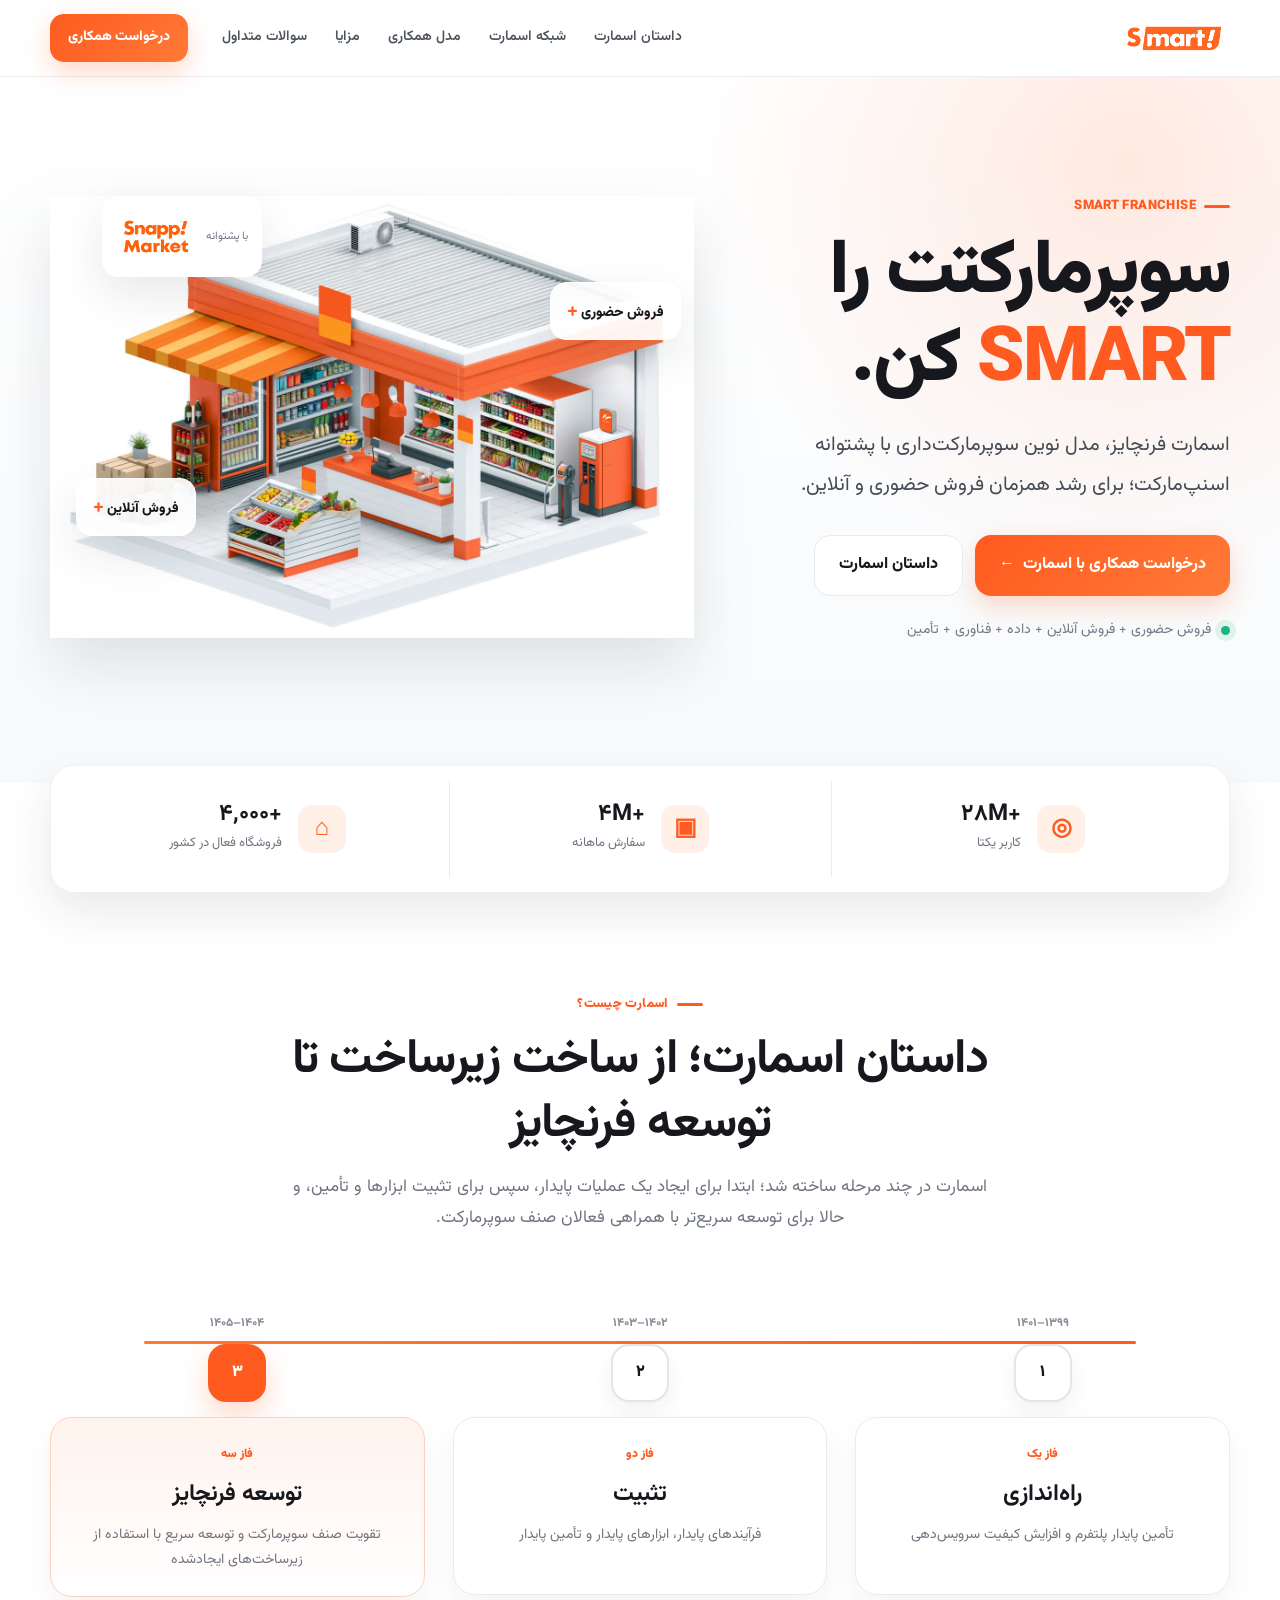
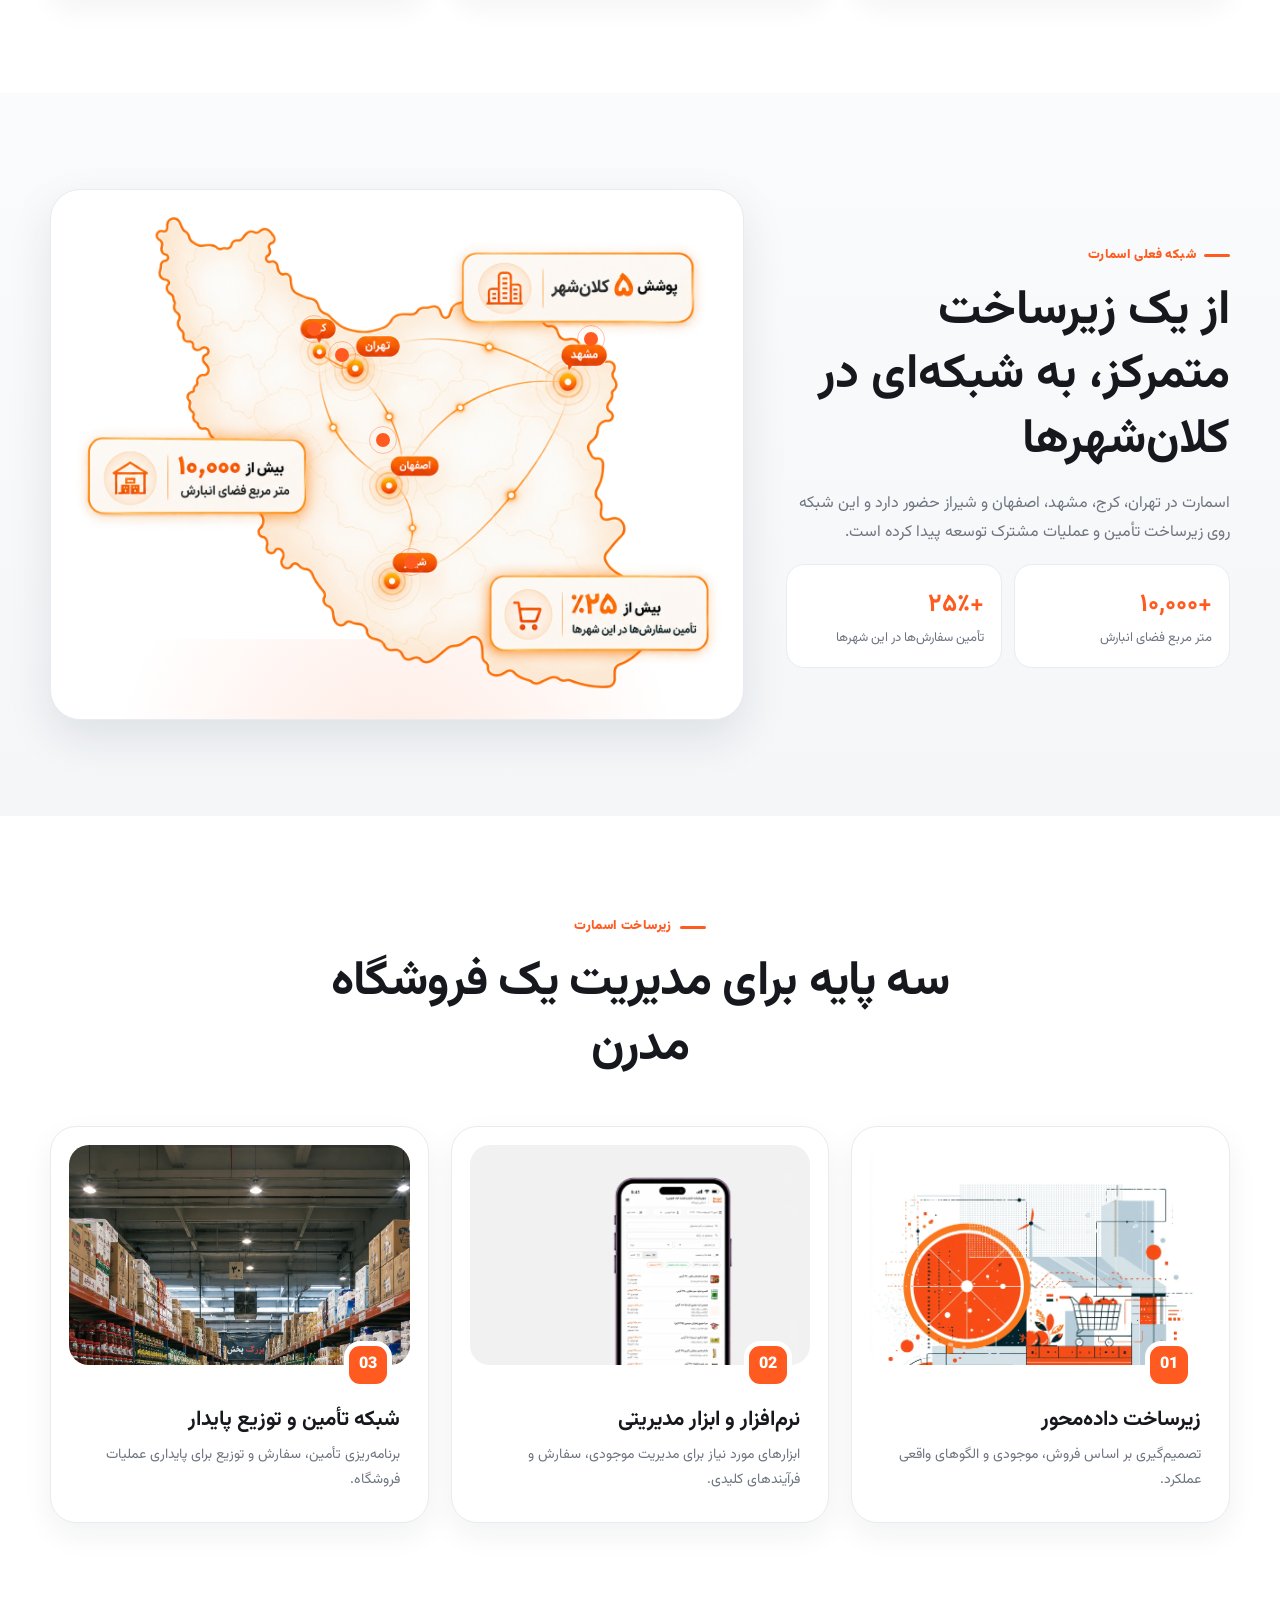
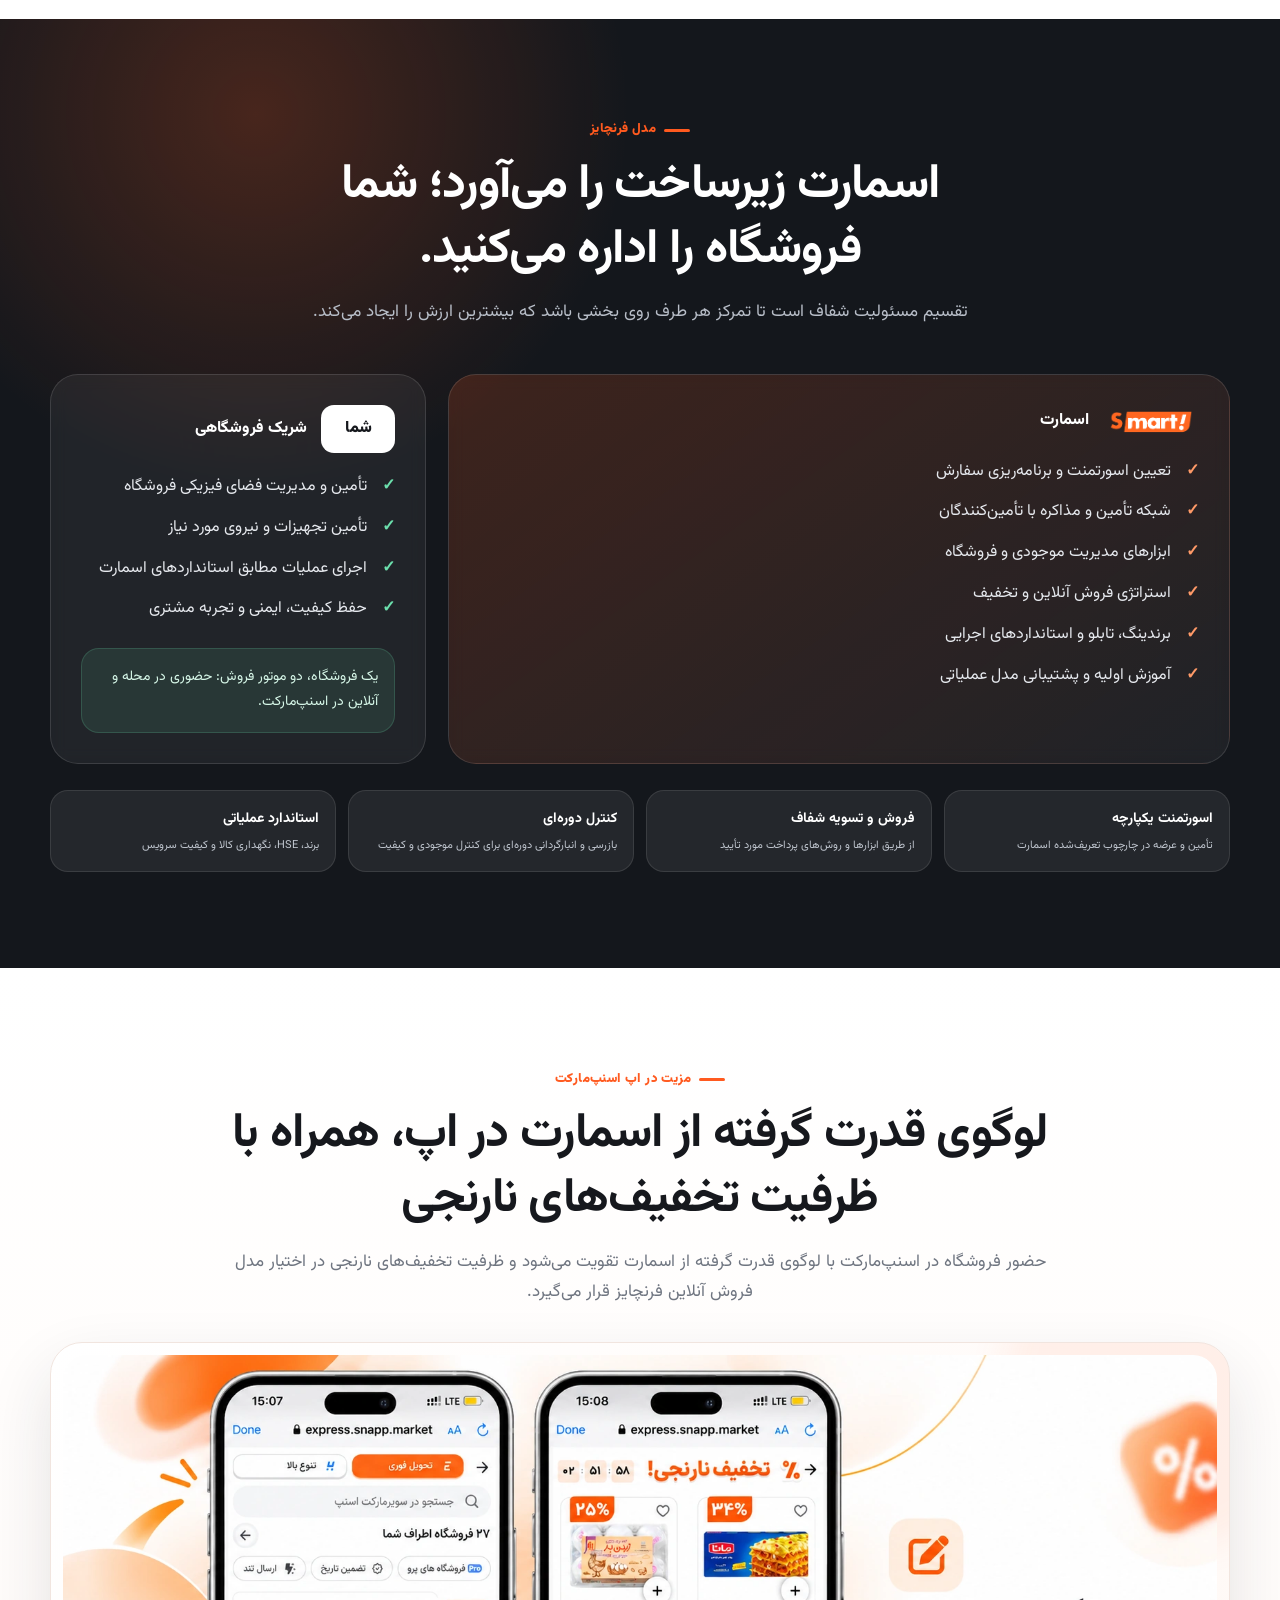
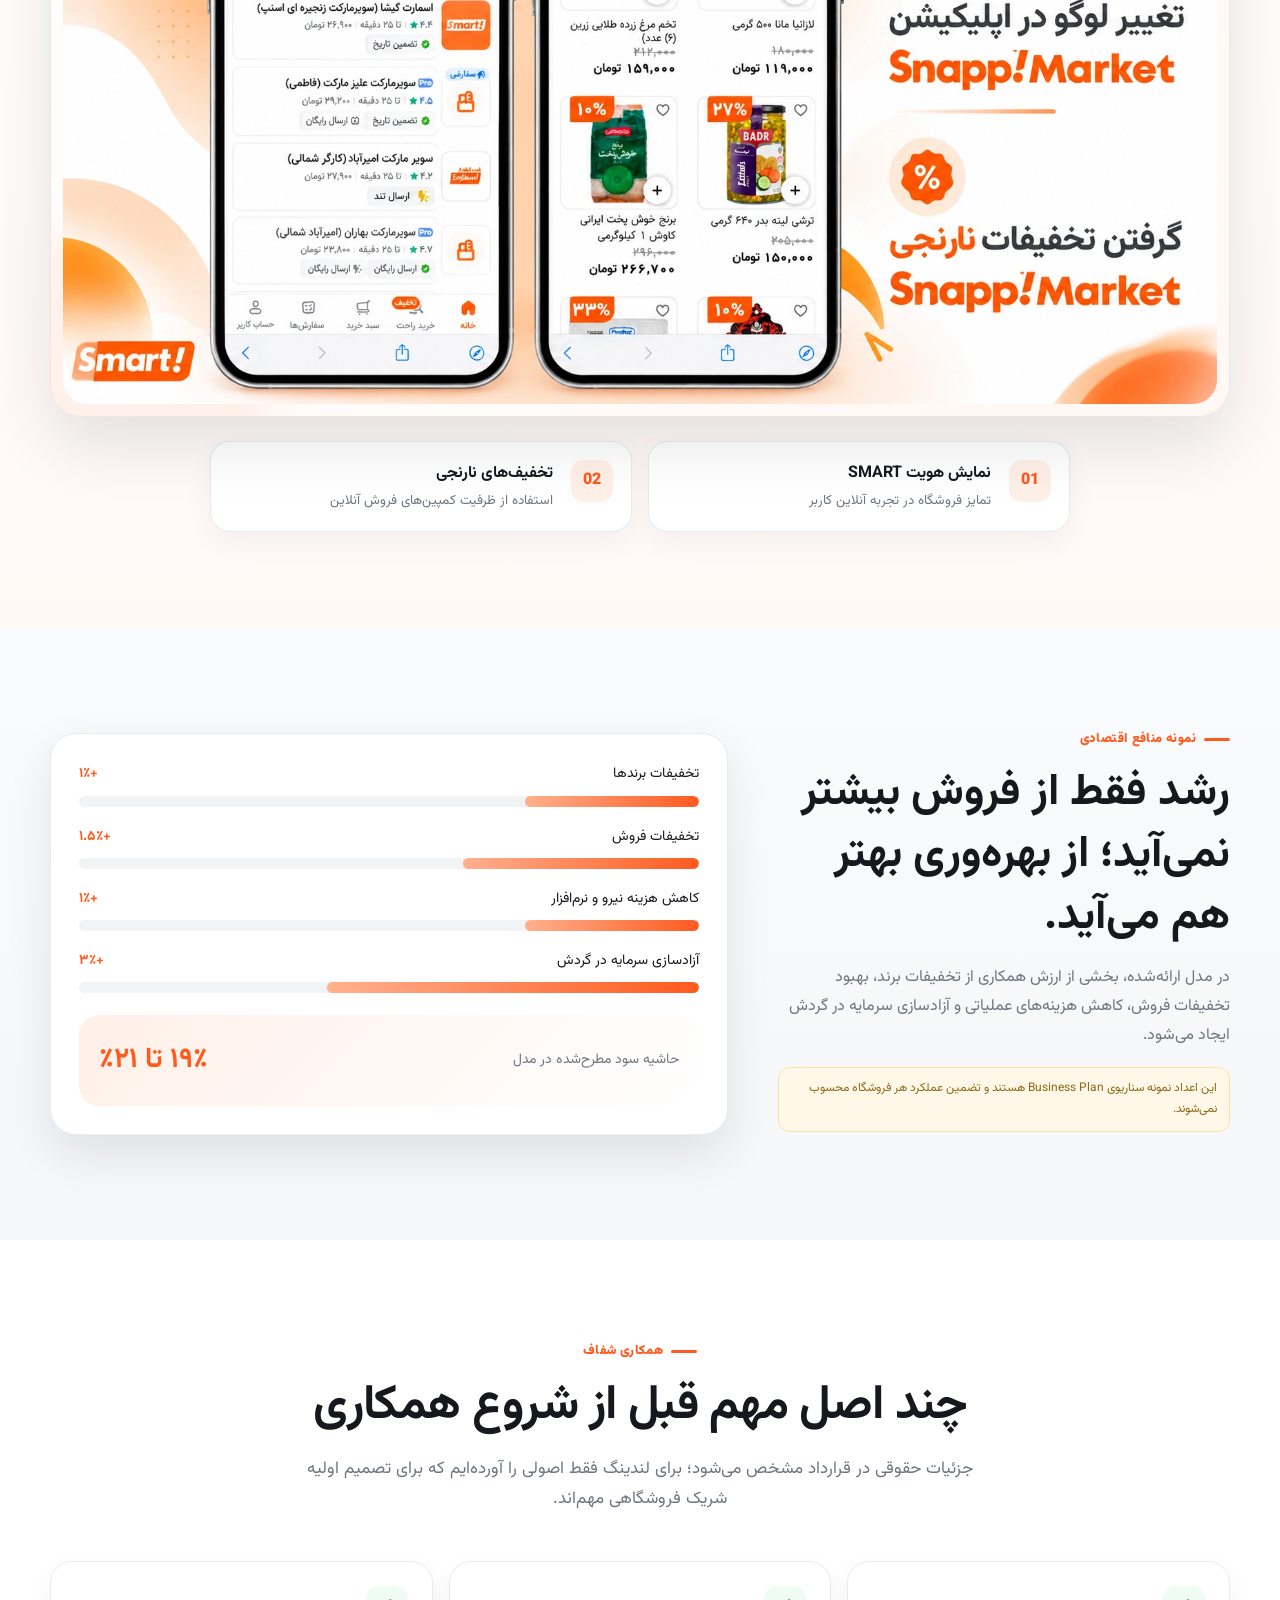
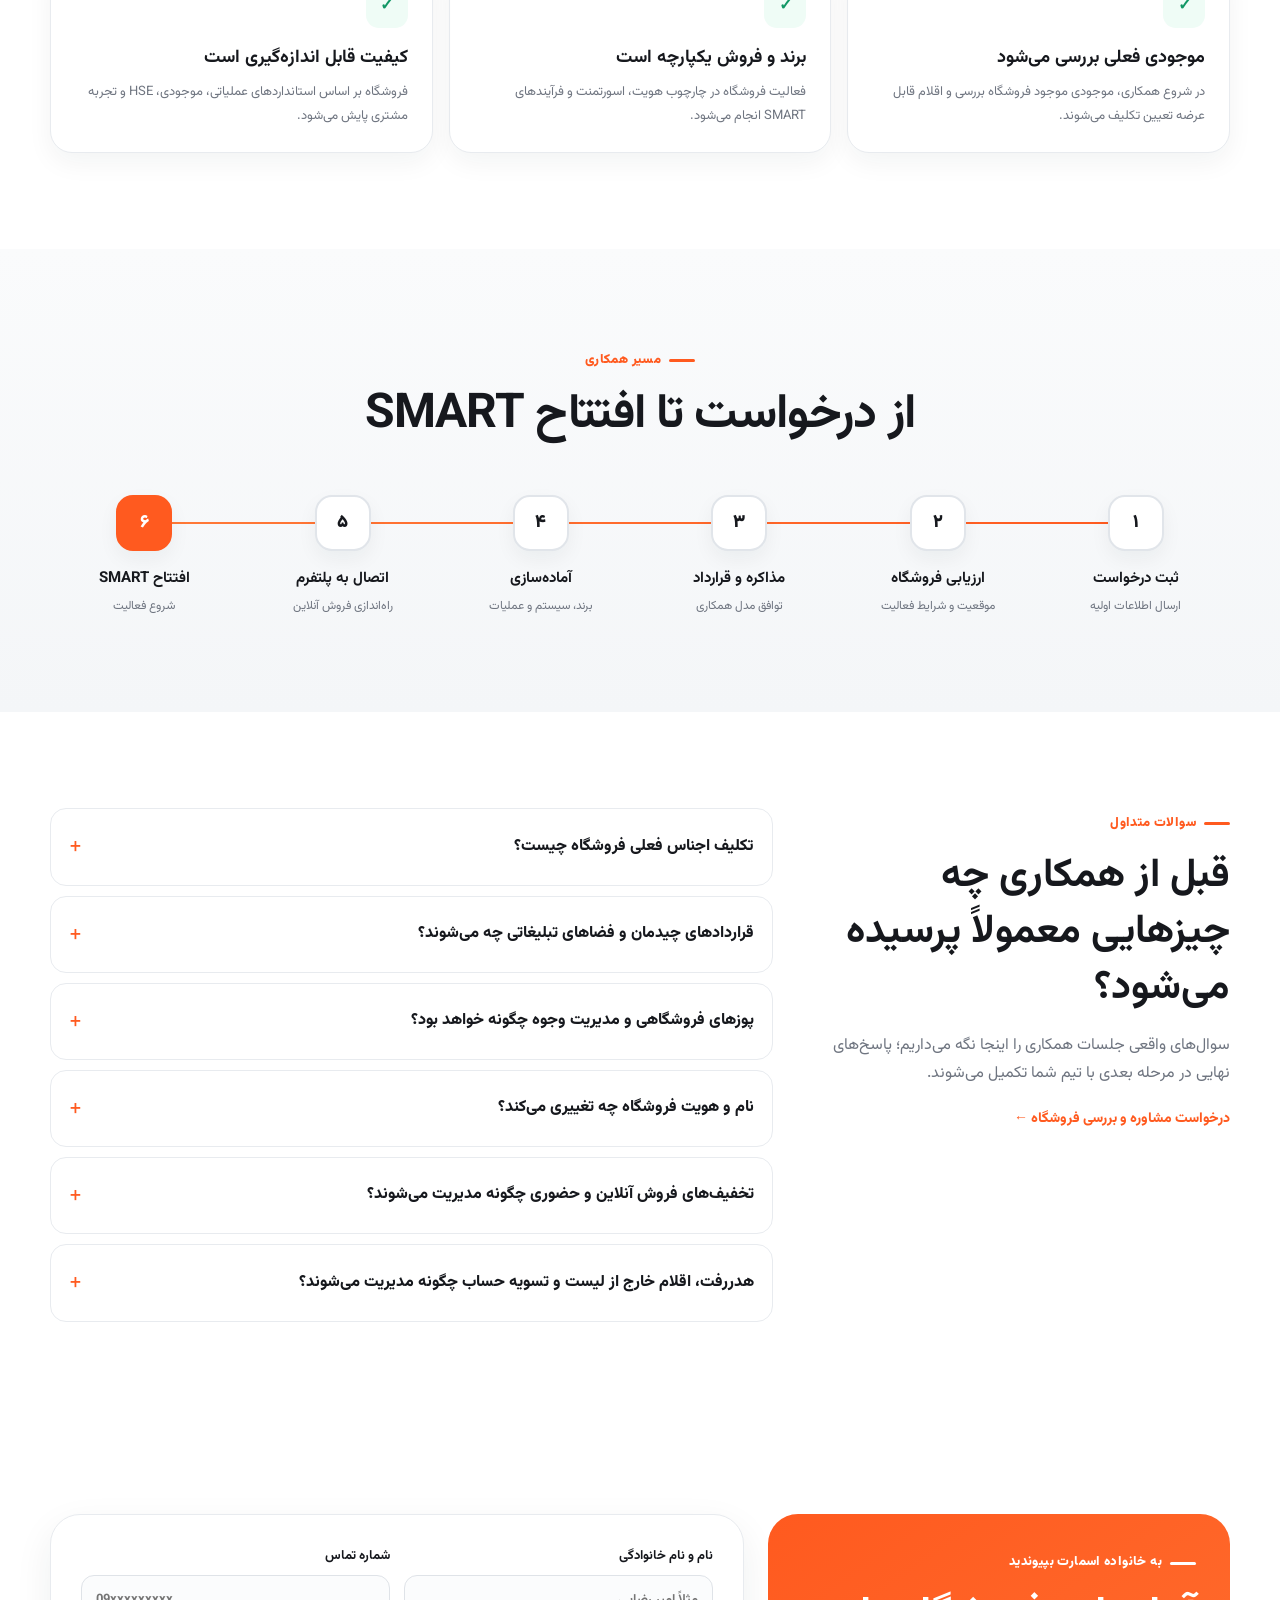
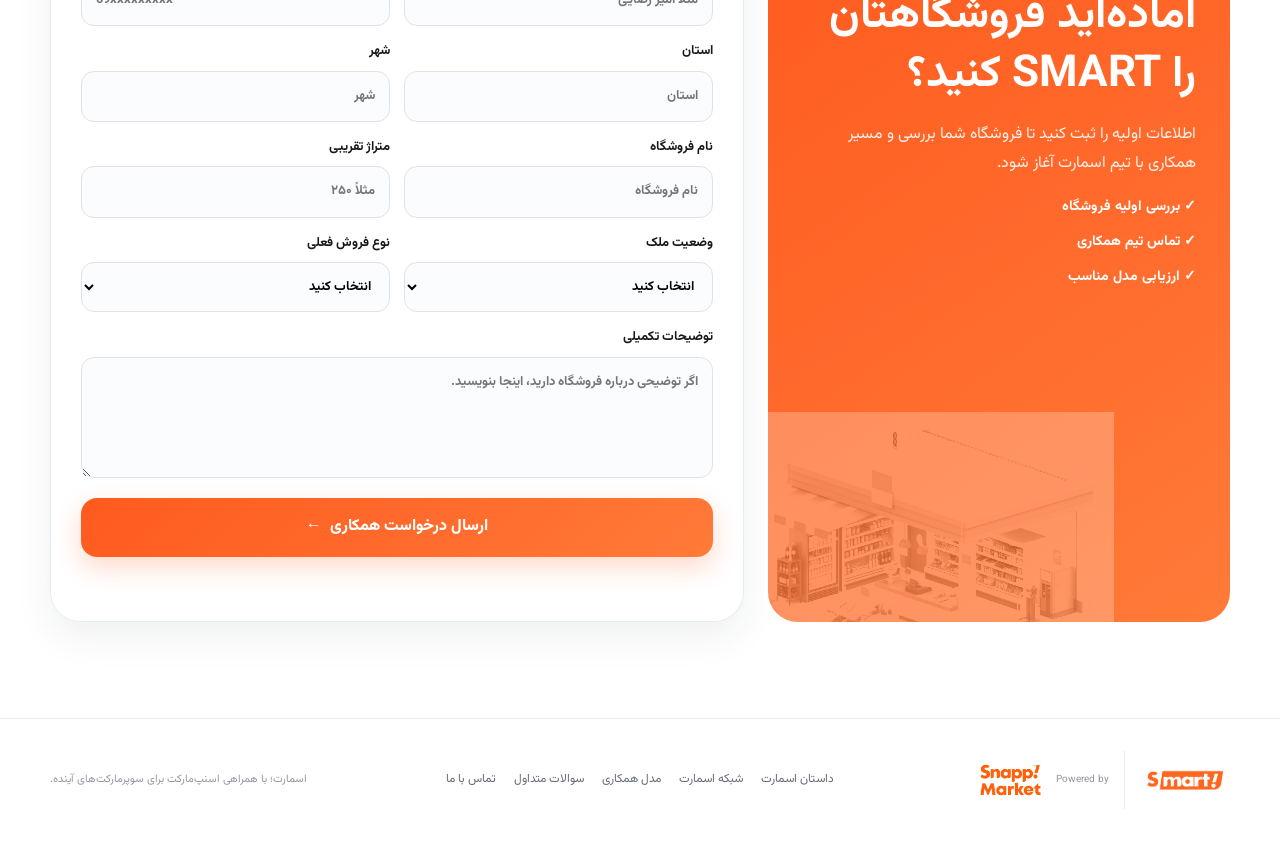
==== index.html @ f8705bbe "Add files via upload" ====
<!DOCTYPE html>
<html lang="fa" dir="rtl">
<head>
  <meta charset="UTF-8" />
  <meta name="viewport" content="width=device-width, initial-scale=1.0" />
  <meta name="description" content="اسمارت فرنچایز؛ مدل نوین سوپرمارکت‌داری با پشتوانه اسنپ‌مارکت برای رشد همزمان فروش حضوری و آنلاین." />
  <meta name="theme-color" content="#ff5a1f" />
  <title>اسمارت فرنچایز | با پشتوانه اسنپ‌مارکت</title>
  <link rel="icon" href="smart-logo.png" />
  <link rel="preconnect" href="https://fonts.googleapis.com">
  <link rel="preconnect" href="https://fonts.gstatic.com" crossorigin>
  <link href="https://fonts.googleapis.com/css2?family=Vazirmatn:wght@400;500;600;700;800;900&display=swap" rel="stylesheet">
  <link rel="stylesheet" href="style.css" />
</head>
<body>
  <header class="site-header" id="top">
    <div class="container nav-wrap">
      <a href="#top" class="brand" aria-label="اسمارت">
        <img src="smart-logo.png" alt="لوگوی اسمارت" />
      </a>
      <nav class="desktop-nav" aria-label="منوی اصلی">
        <a href="#story">داستان اسمارت</a>
        <a href="#network">شبکه اسمارت</a>
        <a href="#model">مدل همکاری</a>
        <a href="#benefits">مزایا</a>
        <a href="#faq">سوالات متداول</a>
      </nav>
      <a class="btn btn-primary btn-nav" href="#apply">درخواست همکاری</a>
      <button class="menu-toggle" type="button" aria-label="باز کردن منو" aria-expanded="false">
        <span></span><span></span><span></span>
      </button>
    </div>
    <div class="mobile-menu" aria-hidden="true">
      <a href="#story">داستان اسمارت</a>
      <a href="#network">شبکه اسمارت</a>
      <a href="#model">مدل همکاری</a>
      <a href="#benefits">مزایا</a>
      <a href="#faq">سوالات متداول</a>
      <a class="btn btn-primary" href="#apply">درخواست همکاری</a>
    </div>
  </header>

  <main>
    <!-- HERO -->
    <section class="hero section-pad">
      <div class="container hero-grid">
        <div class="hero-copy reveal">
          <div class="eyebrow">SMART FRANCHISE</div>
          <h1>سوپرمارکتت را <span>SMART</span> کن.</h1>
          <p class="hero-lead">اسمارت فرنچایز، مدل نوین سوپرمارکت‌داری با پشتوانه اسنپ‌مارکت؛ برای رشد همزمان فروش حضوری و آنلاین.</p>
          <div class="hero-actions">
            <a class="btn btn-primary btn-lg" href="#apply">درخواست همکاری با اسمارت <span>←</span></a>
            <a class="btn btn-ghost btn-lg" href="#story">داستان اسمارت</a>
          </div>
          <div class="hero-note"><span class="dot"></span><span>فروش حضوری + فروش آنلاین + داده + فناوری + تأمین</span></div>
        </div>
        <div class="hero-visual reveal delay-1">
          <div class="hero-glow"></div>
          <img src="smart-store.webp" alt="فروشگاه اسمارت" />
          <div class="hero-badge online">فروش آنلاین <strong>+</strong></div>
          <div class="hero-badge offline">فروش حضوری <strong>+</strong></div>
          <div class="powered-card"><span>با پشتوانه</span><img src="snappmarket-logo.png" alt="Snapp Market" /></div>
        </div>
      </div>
    </section>

    <!-- SNAPP MARKET SCALE -->
    <section class="stats-strip" aria-label="آمار اسنپ‌مارکت">
      <div class="container stats-grid">
        <div class="stat-card reveal"><div class="stat-icon">◎</div><div><strong data-count="28000000" data-format="compact">+۲۸M</strong><span>کاربر یکتا</span></div></div>
        <div class="stat-card reveal delay-1"><div class="stat-icon">▣</div><div><strong data-count="4000000" data-format="compact">+۴M</strong><span>سفارش ماهانه</span></div></div>
        <div class="stat-card reveal delay-2"><div class="stat-icon">⌂</div><div><strong data-count="4000">+۴,۰۰۰</strong><span>فروشگاه فعال در کشور</span></div></div>
      </div>
    </section>

    <!-- STORY -->
    <section class="story section-pad" id="story">
      <div class="container">
        <div class="section-heading centered reveal">
          <div class="eyebrow">اسمارت چیست؟</div>
          <h2>داستان اسمارت؛ از ساخت زیرساخت تا توسعه فرنچایز</h2>
          <p>اسمارت در چند مرحله ساخته شد؛ ابتدا برای ایجاد یک عملیات پایدار، سپس برای تثبیت ابزارها و تأمین، و حالا برای توسعه سریع‌تر با همراهی فعالان صنف سوپرمارکت.</p>
        </div>

        <div class="story-track reveal">
          <div class="story-progress"></div>
          <article class="story-phase phase-1">
            <div class="phase-year">۱۳۹۹–۱۴۰۱</div>
            <div class="phase-dot">۱</div>
            <div class="phase-card">
              <span>فاز یک</span>
              <h3>راه‌اندازی</h3>
              <p>تأمین پایدار پلتفرم و افزایش کیفیت سرویس‌دهی</p>
            </div>
          </article>
          <article class="story-phase phase-2">
            <div class="phase-year">۱۴۰۲–۱۴۰۳</div>
            <div class="phase-dot">۲</div>
            <div class="phase-card">
              <span>فاز دو</span>
              <h3>تثبیت</h3>
              <p>فرآیندهای پایدار، ابزارهای پایدار و تأمین پایدار</p>
            </div>
          </article>
          <article class="story-phase phase-3">
            <div class="phase-year">۱۴۰۴–۱۴۰۵</div>
            <div class="phase-dot active">۳</div>
            <div class="phase-card highlight">
              <span>فاز سه</span>
              <h3>توسعه فرنچایز</h3>
              <p>تقویت صنف سوپرمارکت و توسعه سریع با استفاده از زیرساخت‌های ایجادشده</p>
            </div>
          </article>
        </div>
      </div>
    </section>

    <!-- NETWORK MAP -->
    <section class="network-section section-pad soft-bg" id="network">
      <div class="container network-grid">
        <div class="network-copy reveal">
          <div class="eyebrow">شبکه فعلی اسمارت</div>
          <h2>از یک زیرساخت متمرکز، به شبکه‌ای در کلان‌شهرها</h2>
          <p>اسمارت در تهران، کرج، مشهد، اصفهان و شیراز حضور دارد و این شبکه روی زیرساخت تأمین و عملیات مشترک توسعه پیدا کرده است.</p>
          <div class="footprint-kpis">
            <div><strong>+۱۰,۰۰۰</strong><span>متر مربع فضای انبارش</span></div>
            <div><strong>+۲۵٪</strong><span>تأمین سفارش‌ها در این شهرها</span></div>
          </div>
        </div>
        <div class="iran-map reveal delay-1" aria-label="نقشه شبکه اسمارت در ایران">
          <img src="iran-network-map.png" alt="نقشه ایران و شهرهای شبکه اسمارت" />
          <i class="map-pulse p-tehran"></i>
          <i class="map-pulse p-karaj"></i>
          <i class="map-pulse p-mashhad"></i>
          <i class="map-pulse p-isfahan"></i>
          <i class="map-pulse p-shiraz"></i>
        </div>
      </div>
    </section>

    <!-- INFRASTRUCTURE -->
    <section class="section-pad" id="infrastructure">
      <div class="container">
        <div class="section-heading centered reveal">
          <div class="eyebrow">زیرساخت اسمارت</div>
          <h2>سه پایه برای مدیریت یک فروشگاه مدرن</h2>
        </div>
        <div class="infra-grid">
          <article class="feature-card reveal">
            <div class="feature-image"><img src="data-infra.webp" alt="زیرساخت داده محور" /></div>
            <div class="feature-icon">01</div>
            <h3>زیرساخت داده‌محور</h3>
            <p>تصمیم‌گیری بر اساس فروش، موجودی و الگوهای واقعی عملکرد.</p>
          </article>
          <article class="feature-card reveal delay-1">
            <div class="feature-image"><img src="software.webp" alt="نرم‌افزار اسمارت" /></div>
            <div class="feature-icon">02</div>
            <h3>نرم‌افزار و ابزار مدیریتی</h3>
            <p>ابزارهای مورد نیاز برای مدیریت موجودی، سفارش و فرآیندهای کلیدی.</p>
          </article>
          <article class="feature-card reveal delay-2">
            <div class="feature-image"><img src="supply-network.webp" alt="شبکه تأمین و توزیع" /></div>
            <div class="feature-icon">03</div>
            <h3>شبکه تأمین و توزیع پایدار</h3>
            <p>برنامه‌ریزی تأمین، سفارش و توزیع برای پایداری عملیات فروشگاه.</p>
          </article>
        </div>
      </div>
    </section>

    <!-- FRANCHISE MODEL -->
    <section class="roles section-pad dark-section" id="model">
      <div class="container">
        <div class="section-heading centered light reveal">
          <div class="eyebrow">مدل فرنچایز</div>
          <h2>اسمارت زیرساخت را می‌آورد؛ شما فروشگاه را اداره می‌کنید.</h2>
          <p>تقسیم مسئولیت شفاف است تا تمرکز هر طرف روی بخشی باشد که بیشترین ارزش را ایجاد می‌کند.</p>
        </div>
        <div class="roles-grid">
          <article class="role-panel smart-role reveal">
            <div class="role-head"><img src="smart-logo.png" alt="Smart" /><span>اسمارت</span></div>
            <ul>
              <li>تعیین اسورتمنت و برنامه‌ریزی سفارش</li>
              <li>شبکه تأمین و مذاکره با تأمین‌کنندگان</li>
              <li>ابزارهای مدیریت موجودی و فروشگاه</li>
              <li>استراتژی فروش آنلاین و تخفیف</li>
              <li>برندینگ، تابلو و استانداردهای اجرایی</li>
              <li>آموزش اولیه و پشتیبانی مدل عملیاتی</li>
            </ul>
          </article>
          <article class="role-panel partner-role reveal delay-1">
            <div class="role-head partner-head"><span class="partner-mark">شما</span><span>شریک فروشگاهی</span></div>
            <ul>
              <li>تأمین و مدیریت فضای فیزیکی فروشگاه</li>
              <li>تأمین تجهیزات و نیروی مورد نیاز</li>
              <li>اجرای عملیات مطابق استانداردهای اسمارت</li>
              <li>حفظ کیفیت، ایمنی و تجربه مشتری</li>
            </ul>
            <div class="partner-callout">یک فروشگاه، دو موتور فروش: حضوری در محله و آنلاین در اسنپ‌مارکت.</div>
          </article>
        </div>

        <div class="contract-strip reveal">
          <div><b>اسورتمنت یکپارچه</b><span>تأمین و عرضه در چارچوب تعریف‌شده اسمارت</span></div>
          <div><b>فروش و تسویه شفاف</b><span>از طریق ابزارها و روش‌های پرداخت مورد تأیید</span></div>
          <div><b>کنترل دوره‌ای</b><span>بازرسی و انبارگردانی دوره‌ای برای کنترل موجودی و کیفیت</span></div>
          <div><b>استاندارد عملیاتی</b><span>برند، HSE، نگهداری کالا و کیفیت سرویس</span></div>
        </div>
      </div>
    </section>

    <!-- SLIDE 15 / APP BENEFIT -->
    <section class="app-benefit section-pad" id="benefits">
      <div class="container">
        <div class="section-heading centered reveal app-benefit-heading">
          <div class="eyebrow">مزیت در اپ اسنپ‌مارکت</div>
          <h2>لوگوی قدرت گرفته از اسمارت در اپ، همراه با ظرفیت تخفیف‌های نارنجی</h2>
          <p>حضور فروشگاه در اسنپ‌مارکت با لوگوی قدرت گرفته از اسمارت تقویت می‌شود و ظرفیت تخفیف‌های نارنجی در اختیار مدل فروش آنلاین فرنچایز قرار می‌گیرد.</p>
        </div>

        <div class="app-showcase-card reveal delay-1">
          <div class="app-showcase-glow glow-a"></div>
          <div class="app-showcase-glow glow-b"></div>
          <div class="app-showcase-shine" aria-hidden="true"></div>
          <img class="app-showcase-image" src="app-preview.webp" alt="تغییر لوگوی فروشگاه در اپ اسنپ‌مارکت و تخفیف‌های نارنجی" />
        </div>

        <div class="app-benefit-list app-benefit-list-wide reveal delay-2">
          <div><span>01</span><b>نمایش هویت SMART</b><small>تمایز فروشگاه در تجربه آنلاین کاربر</small></div>
          <div><span>02</span><b>تخفیف‌های نارنجی</b><small>استفاده از ظرفیت کمپین‌های فروش آنلاین</small></div>
        </div>
      </div>
    </section>

    <!-- ECONOMICS -->
    <section class="section-pad finance-section soft-bg">
      <div class="container finance-grid">
        <div class="finance-copy reveal">
          <div class="eyebrow">نمونه منافع اقتصادی</div>
          <h2>رشد فقط از فروش بیشتر نمی‌آید؛ از بهره‌وری بهتر هم می‌آید.</h2>
          <p>در مدل ارائه‌شده، بخشی از ارزش همکاری از تخفیفات برند، بهبود تخفیفات فروش، کاهش هزینه‌های عملیاتی و آزادسازی سرمایه در گردش ایجاد می‌شود.</p>
          <p class="disclaimer">این اعداد نمونه سناریوی Business Plan هستند و تضمین عملکرد هر فروشگاه محسوب نمی‌شوند.</p>
        </div>
        <div class="finance-card reveal delay-1">
          <div class="bar-item"><div class="bar-label"><span>تخفیفات برندها</span><strong>+۱٪</strong></div><div class="bar"><i style="--w:28%"></i></div></div>
          <div class="bar-item"><div class="bar-label"><span>تخفیفات فروش</span><strong>+۱.۵٪</strong></div><div class="bar"><i style="--w:38%"></i></div></div>
          <div class="bar-item"><div class="bar-label"><span>کاهش هزینه نیرو و نرم‌افزار</span><strong>+۱٪</strong></div><div class="bar"><i style="--w:28%"></i></div></div>
          <div class="bar-item"><div class="bar-label"><span>آزادسازی سرمایه در گردش</span><strong>+۳٪</strong></div><div class="bar"><i style="--w:60%"></i></div></div>
          <div class="margin-highlight"><span>حاشیه سود مطرح‌شده در مدل</span><strong>۱۹٪ تا ۲۱٪</strong></div>
        </div>
      </div>
    </section>

    <!-- PARTNERSHIP CONDITIONS -->
    <section class="section-pad conditions-section" id="conditions">
      <div class="container">
        <div class="section-heading centered reveal">
          <div class="eyebrow">همکاری شفاف</div>
          <h2>چند اصل مهم قبل از شروع همکاری</h2>
          <p>جزئیات حقوقی در قرارداد مشخص می‌شود؛ برای لندینگ فقط اصولی را آورده‌ایم که برای تصمیم اولیه شریک فروشگاهی مهم‌اند.</p>
        </div>
        <div class="principles-grid">
          <article class="principle-card reveal"><span>✓</span><h3>موجودی فعلی بررسی می‌شود</h3><p>در شروع همکاری، موجودی موجود فروشگاه بررسی و اقلام قابل عرضه تعیین تکلیف می‌شوند.</p></article>
          <article class="principle-card reveal delay-1"><span>✓</span><h3>برند و فروش یکپارچه است</h3><p>فعالیت فروشگاه در چارچوب هویت، اسورتمنت و فرآیندهای SMART انجام می‌شود.</p></article>
          <article class="principle-card reveal delay-2"><span>✓</span><h3>کیفیت قابل اندازه‌گیری است</h3><p>فروشگاه بر اساس استانداردهای عملیاتی، موجودی، HSE و تجربه مشتری پایش می‌شود.</p></article>
        </div>
      </div>
    </section>

    <!-- JOURNEY -->
    <section class="journey section-pad soft-bg" id="journey">
      <div class="container">
        <div class="section-heading centered reveal">
          <div class="eyebrow">مسیر همکاری</div>
          <h2>از درخواست تا افتتاح SMART</h2>
        </div>
        <div class="timeline">
          <div class="step reveal"><div class="step-no">۱</div><h3>ثبت درخواست</h3><p>ارسال اطلاعات اولیه</p></div>
          <div class="step reveal delay-1"><div class="step-no">۲</div><h3>ارزیابی فروشگاه</h3><p>موقعیت و شرایط فعالیت</p></div>
          <div class="step reveal delay-2"><div class="step-no">۳</div><h3>مذاکره و قرارداد</h3><p>توافق مدل همکاری</p></div>
          <div class="step reveal"><div class="step-no">۴</div><h3>آماده‌سازی</h3><p>برند، سیستم و عملیات</p></div>
          <div class="step reveal delay-1"><div class="step-no">۵</div><h3>اتصال به پلتفرم</h3><p>راه‌اندازی فروش آنلاین</p></div>
          <div class="step reveal delay-2"><div class="step-no active">۶</div><h3>افتتاح SMART</h3><p>شروع فعالیت</p></div>
        </div>
      </div>
    </section>

    <!-- FAQ -->
    <section class="faq section-pad" id="faq">
      <div class="container faq-grid">
        <div class="faq-copy reveal">
          <div class="eyebrow">سوالات متداول</div>
          <h2>قبل از همکاری چه چیزهایی معمولاً پرسیده می‌شود؟</h2>
          <p>سوال‌های واقعی جلسات همکاری را اینجا نگه می‌داریم؛ پاسخ‌های نهایی در مرحله بعدی با تیم شما تکمیل می‌شوند.</p>
          <a href="#apply" class="text-link">درخواست مشاوره و بررسی فروشگاه ←</a>
        </div>
        <div class="accordion reveal delay-1">
          <div class="faq-item"><button><span>تکلیف اجناس فعلی فروشگاه چیست؟</span><b>+</b></button><div class="faq-answer"><p>پاسخ نهایی این بخش در نسخه بعدی تکمیل می‌شود.</p></div></div>
          <div class="faq-item"><button><span>قراردادهای چیدمان و فضاهای تبلیغاتی چه می‌شوند؟</span><b>+</b></button><div class="faq-answer"><p>پاسخ نهایی این بخش در نسخه بعدی تکمیل می‌شود.</p></div></div>
          <div class="faq-item"><button><span>پوزهای فروشگاهی و مدیریت وجوه چگونه خواهد بود؟</span><b>+</b></button><div class="faq-answer"><p>پاسخ نهایی این بخش در نسخه بعدی تکمیل می‌شود.</p></div></div>
          <div class="faq-item"><button><span>نام و هویت فروشگاه چه تغییری می‌کند؟</span><b>+</b></button><div class="faq-answer"><p>پاسخ نهایی این بخش در نسخه بعدی تکمیل می‌شود.</p></div></div>
          <div class="faq-item"><button><span>تخفیف‌های فروش آنلاین و حضوری چگونه مدیریت می‌شوند؟</span><b>+</b></button><div class="faq-answer"><p>پاسخ نهایی این بخش در نسخه بعدی تکمیل می‌شود.</p></div></div>
          <div class="faq-item"><button><span>هدررفت، اقلام خارج از لیست و تسویه حساب چگونه مدیریت می‌شوند؟</span><b>+</b></button><div class="faq-answer"><p>پاسخ نهایی این بخش در نسخه بعدی تکمیل می‌شود.</p></div></div>
        </div>
      </div>
    </section>

    <!-- APPLY -->
    <section class="apply section-pad" id="apply">
      <div class="container apply-grid">
        <div class="apply-panel reveal">
          <div class="eyebrow light-eyebrow">به خانواده اسمارت بپیوندید</div>
          <h2>آماده‌اید فروشگاهتان را SMART کنید؟</h2>
          <p>اطلاعات اولیه را ثبت کنید تا فروشگاه شما بررسی و مسیر همکاری با تیم اسمارت آغاز شود.</p>
          <div class="apply-points"><span>✓ بررسی اولیه فروشگاه</span><span>✓ تماس تیم همکاری</span><span>✓ ارزیابی مدل مناسب</span></div>
          <img src="smart-store.webp" alt="Smart Store" />
        </div>
        <form class="lead-form reveal delay-1" id="leadForm" novalidate>
          <div class="form-row">
            <label>نام و نام خانوادگی<input type="text" name="fullName" required placeholder="مثلاً امیر رضایی" /></label>
            <label>شماره تماس<input type="tel" name="phone" required inputmode="numeric" placeholder="09xxxxxxxxx" /></label>
          </div>
          <div class="form-row">
            <label>استان<input type="text" name="province" required placeholder="استان" /></label>
            <label>شهر<input type="text" name="city" required placeholder="شهر" /></label>
          </div>
          <div class="form-row">
            <label>نام فروشگاه<input type="text" name="storeName" placeholder="نام فروشگاه" /></label>
            <label>متراژ تقریبی<input type="number" name="area" min="1" placeholder="مثلاً ۲۵۰" /></label>
          </div>
          <div class="form-row">
            <label>وضعیت ملک<select name="property"><option value="">انتخاب کنید</option><option>مالک</option><option>مستأجر</option></select></label>
            <label>نوع فروش فعلی<select name="salesType"><option value="">انتخاب کنید</option><option>فقط حضوری</option><option>حضوری و آنلاین</option></select></label>
          </div>
          <label>توضیحات تکمیلی<textarea name="notes" rows="4" placeholder="اگر توضیحی درباره فروشگاه دارید، اینجا بنویسید."></textarea></label>
          <button class="btn btn-primary btn-lg full" type="submit">ارسال درخواست همکاری <span>←</span></button>
          <p class="form-status" id="formStatus" role="status" aria-live="polite"></p>
        </form>
      </div>
    </section>
  </main>

  <footer class="site-footer">
    <div class="container footer-grid">
      <div class="footer-brand"><img src="smart-logo.png" alt="Smart" /><div class="powered-footer"><span>Powered by</span><img src="snappmarket-logo.png" alt="Snapp Market" /></div></div>
      <div class="footer-links"><a href="#story">داستان اسمارت</a><a href="#network">شبکه اسمارت</a><a href="#model">مدل همکاری</a><a href="#faq">سوالات متداول</a><a href="#apply">تماس با ما</a></div>
      <div class="footer-copy">اسمارت؛ با همراهی اسنپ‌مارکت برای سوپرمارکت‌های آینده.</div>
    </div>
  </footer>

  <script src="script.js"></script>
</body>
</html>
---- style.css ----
:root{
  --orange:#ff5a1f;
  --orange-2:#ff7a38;
  --orange-soft:#fff0e8;
  --ink:#16181d;
  --muted:#6f7580;
  --line:#e8ebef;
  --surface:#ffffff;
  --soft:#f7f8fa;
  --dark:#14171c;
  --green:#18b77b;
  --shadow:0 18px 45px rgba(29,36,50,.10);
  --radius:28px;
}
*{box-sizing:border-box}html{scroll-behavior:smooth}body{margin:0;font-family:"Vazirmatn",Tahoma,Arial,sans-serif;color:var(--ink);background:#fff;line-height:1.8}img{max-width:100%;display:block}a{color:inherit;text-decoration:none}button,input,textarea,select{font:inherit}.container{width:min(1180px,calc(100% - 40px));margin-inline:auto}.section-pad{padding:96px 0}.soft-bg{background:linear-gradient(180deg,#fafbfc,#f4f6f8)}
.site-header{position:sticky;top:0;z-index:100;background:rgba(255,255,255,.9);backdrop-filter:blur(18px);border-bottom:1px solid rgba(228,232,238,.75)}.nav-wrap{height:76px;display:flex;align-items:center;gap:34px}.brand{margin-left:auto}.brand img{width:112px}.desktop-nav{display:flex;align-items:center;gap:28px;font-size:14px;font-weight:600;color:#4d535c}.desktop-nav a{transition:.2s}.desktop-nav a:hover{color:var(--orange)}.btn{display:inline-flex;align-items:center;justify-content:center;gap:8px;border:none;border-radius:14px;padding:12px 20px;font-weight:800;cursor:pointer;transition:.2s ease}.btn-primary{background:linear-gradient(135deg,var(--orange),var(--orange-2));color:#fff;box-shadow:0 10px 26px rgba(255,90,31,.24)}.btn-primary:hover{transform:translateY(-2px);box-shadow:0 14px 34px rgba(255,90,31,.32)}.btn-ghost{background:#fff;border:1px solid var(--line);color:var(--ink)}.btn-lg{padding:15px 24px;border-radius:16px}.btn-nav{font-size:14px;padding:11px 18px}.menu-toggle,.mobile-menu{display:none}
.hero{padding-top:70px;background:radial-gradient(circle at 88% 12%,rgba(255,106,46,.14),transparent 33%),linear-gradient(180deg,#fff,#f8fafc)}.hero-grid{display:grid;grid-template-columns:.88fr 1.12fr;gap:30px;align-items:center}.eyebrow{display:inline-flex;align-items:center;gap:8px;color:var(--orange);font-size:13px;font-weight:900;letter-spacing:.03em;margin-bottom:12px}.eyebrow:before{content:"";width:26px;height:3px;background:var(--orange);border-radius:99px}.hero h1{font-size:clamp(44px,6vw,76px);line-height:1.15;margin:0 0 20px;font-weight:900;letter-spacing:-2px}.hero h1 span{color:var(--orange)}.hero-lead{font-size:20px;line-height:2;margin:0;max-width:640px;color:#454b55}.hero-actions{display:flex;gap:12px;margin:30px 0 22px;flex-wrap:wrap}.hero-note{display:flex;gap:10px;align-items:center;color:#727986;font-size:14px}.hero-note .dot{width:9px;height:9px;background:var(--green);border-radius:50%;box-shadow:0 0 0 6px rgba(24,183,123,.12)}.hero-visual{position:relative;min-height:540px;display:flex;align-items:center;justify-content:center}.hero-visual>img{position:relative;z-index:2;width:min(720px,100%);filter:drop-shadow(0 30px 30px rgba(53,59,69,.13))}.hero-glow{position:absolute;width:420px;height:420px;border-radius:50%;background:linear-gradient(135deg,rgba(255,90,31,.22),rgba(255,193,148,.04));filter:blur(8px)}.hero-badge{position:absolute;z-index:3;background:rgba(255,255,255,.93);border:1px solid #fff;border-radius:16px;padding:10px 16px;box-shadow:var(--shadow);font-size:14px;font-weight:800}.hero-badge strong{color:var(--orange);font-size:20px}.hero-badge.online{left:4%;bottom:28%}.hero-badge.offline{right:2%;top:25%}.powered-card{position:absolute;z-index:3;left:8%;top:9%;background:#fff;border-radius:16px;padding:10px 14px;box-shadow:var(--shadow);display:flex;align-items:center;gap:10px}.powered-card span{font-size:11px;color:var(--muted)}.powered-card img{width:80px}
.stats-strip{margin-top:-18px;position:relative;z-index:10}.stats-grid{display:grid;grid-template-columns:repeat(3,1fr);background:#fff;border:1px solid #eef1f5;box-shadow:var(--shadow);border-radius:24px;padding:15px}.stat-card{display:flex;align-items:center;justify-content:center;gap:16px;padding:20px;border-left:1px solid var(--line)}.stat-card:last-child{border-left:0}.stat-icon{width:48px;height:48px;border-radius:14px;background:var(--orange-soft);color:var(--orange);display:grid;place-items:center;font-size:24px;font-weight:900}.stat-card strong{display:block;font-size:23px;line-height:1.2}.stat-card span{color:var(--muted);font-size:13px}
.section-heading{max-width:700px;margin-bottom:46px}.section-heading.centered{text-align:center;margin-inline:auto}.section-heading h2{font-size:clamp(32px,4vw,48px);line-height:1.35;margin:0 0 14px;letter-spacing:-.7px}.section-heading p{color:var(--muted);margin:0;font-size:17px}.infra-grid{display:grid;grid-template-columns:repeat(3,1fr);gap:22px}.feature-card{background:#fff;border:1px solid var(--line);border-radius:26px;padding:18px;box-shadow:0 12px 30px rgba(25,33,46,.06);position:relative;overflow:hidden}.feature-image{height:220px;background:#fafafa;border-radius:20px;display:grid;place-items:center;overflow:hidden}.feature-image img{max-height:100%;object-fit:contain}.feature-icon{position:relative;margin-top:-24px;margin-right:18px;width:48px;height:48px;border-radius:16px;background:var(--orange);color:#fff;display:grid;place-items:center;font-weight:900;border:5px solid #fff}.feature-card h3{font-size:21px;margin:12px 10px 4px}.feature-card p{margin:0 10px 10px;color:var(--muted);font-size:14px}
.dual-grid{display:grid;grid-template-columns:1fr 1fr;gap:46px;align-items:center}.dual-copy h2{font-size:48px;line-height:1.3;margin:0 0 14px}.dual-copy>p{font-size:17px;color:var(--muted);margin-bottom:26px}.sales-pills{display:flex;gap:14px;align-items:stretch}.sales-pill{flex:1;border-radius:22px;padding:20px;background:#fff;border:1px solid var(--line)}.sales-pill span{font-size:26px;color:var(--orange)}.sales-pill strong,.sales-pill small{display:block}.sales-pill strong{font-size:18px}.sales-pill small{color:var(--muted);font-size:12px}.online-pill{background:linear-gradient(180deg,#f0fff8,#fff)}.plus{align-self:center;font-size:28px;font-weight:900;color:#9197a1}.dual-visual{position:relative}.dual-visual img{width:100%;border-radius:30px;box-shadow:var(--shadow);min-height:420px;object-fit:cover}.floating-quote{position:absolute;left:18px;bottom:18px;background:rgba(255,255,255,.94);backdrop-filter:blur(12px);padding:14px 18px;border-radius:16px;font-weight:800;max-width:260px;box-shadow:var(--shadow)}
.benefit-grid{display:grid;grid-template-columns:repeat(3,1fr);gap:16px}.mini-card{padding:25px 22px;border:1px solid var(--line);border-radius:22px;background:#fff;transition:.2s}.mini-card:hover{transform:translateY(-5px);box-shadow:0 14px 34px rgba(20,25,35,.08);border-color:#ffd3c0}.mini-icon{width:48px;height:48px;background:var(--orange-soft);color:var(--orange);border-radius:14px;display:grid;place-items:center;font-size:22px;font-weight:900}.mini-card h3{margin:14px 0 6px;font-size:18px}.mini-card p{margin:0;color:var(--muted);font-size:14px}
.dark-section{background:radial-gradient(circle at 20% 10%,rgba(255,90,31,.22),transparent 28%),var(--dark);color:#fff}.section-heading.light p{color:#b8bec8}.roles-grid{display:grid;grid-template-columns:1.35fr .65fr;gap:22px}.role-panel{border-radius:28px;padding:30px;border:1px solid rgba(255,255,255,.12);background:rgba(255,255,255,.06);backdrop-filter:blur(8px)}.smart-role{background:linear-gradient(145deg,rgba(255,90,31,.18),rgba(255,255,255,.05))}.role-head{display:flex;align-items:center;gap:14px;margin-bottom:20px;font-weight:800}.role-head img{width:96px}.partner-mark{display:grid;place-items:center;background:#fff;color:var(--ink);height:48px;min-width:74px;border-radius:13px;font-weight:900}.role-panel ul{list-style:none;padding:0;margin:0;display:grid;gap:12px}.role-panel li{position:relative;padding-right:28px;color:#e6e9ee}.role-panel li:before{content:"✓";position:absolute;right:0;color:#ff9a68;font-weight:900}.partner-role li:before{color:#6ce0ad}.partner-callout{margin-top:24px;padding:16px;border-radius:18px;background:rgba(108,224,173,.1);border:1px solid rgba(108,224,173,.18);color:#d6f7e8;font-size:14px}
.footprint-grid{display:grid;grid-template-columns:.9fr 1.1fr;gap:50px;align-items:center}.footprint-copy h2{font-size:46px;margin:0 0 12px}.footprint-copy>p{color:var(--muted)}.city-list{display:flex;gap:8px;flex-wrap:wrap;margin:24px 0}.city-list span{padding:8px 14px;border-radius:999px;background:var(--orange-soft);color:#d94913;font-weight:800;font-size:13px}.footprint-kpis{display:grid;grid-template-columns:1fr 1fr;gap:12px}.footprint-kpis div{border:1px solid var(--line);border-radius:18px;padding:17px;background:#fff}.footprint-kpis strong,.footprint-kpis span{display:block}.footprint-kpis strong{font-size:25px;color:var(--orange)}.footprint-kpis span{font-size:13px;color:var(--muted)}.network-visual{position:relative;min-height:440px;display:grid;place-items:center;overflow:hidden}.network-visual img{position:relative;z-index:2;width:78%;filter:drop-shadow(0 24px 28px rgba(26,33,45,.10))}.network-orbit{position:absolute;border:1px dashed rgba(255,90,31,.35);border-radius:50%}.orbit-1{width:390px;height:390px}.orbit-2{width:510px;height:510px}.city-dot{position:absolute;z-index:3;background:#fff;border:1px solid #ffd0bc;color:#c84213;border-radius:99px;padding:7px 12px;font-size:12px;font-weight:800;box-shadow:0 8px 20px rgba(32,38,50,.08)}.d1{right:12%;top:22%}.d2{left:11%;top:20%}.d3{right:2%;bottom:33%}.d4{left:7%;bottom:23%}.d5{left:37%;bottom:5%}
.timeline{display:grid;grid-template-columns:repeat(6,1fr);gap:10px;position:relative}.timeline:before{content:"";position:absolute;top:27px;right:7%;left:7%;height:2px;background:#dfe3e8}.step{position:relative;text-align:center;z-index:2}.step-no{width:56px;height:56px;margin:0 auto 14px;border-radius:17px;background:#fff;border:2px solid #e1e5ea;display:grid;place-items:center;font-weight:900;font-size:18px;box-shadow:0 8px 20px rgba(28,35,47,.05)}.step-no.active{background:var(--orange);border-color:var(--orange);color:#fff}.step h3{font-size:15px;margin:0 0 5px}.step p{font-size:12px;line-height:1.6;color:var(--muted);margin:0}
.finance-grid{display:grid;grid-template-columns:.8fr 1.2fr;gap:50px;align-items:center}.finance-copy h2{font-size:44px;line-height:1.4;margin:0 0 14px}.finance-copy p{color:var(--muted)}.disclaimer{font-size:12px;background:#fff8e8;border:1px solid #ffe0a1;border-radius:12px;padding:10px 12px;color:#8d6917!important}.finance-card{background:#fff;border:1px solid var(--line);border-radius:26px;padding:28px;box-shadow:var(--shadow)}.bar-item{margin-bottom:18px}.bar-label{display:flex;justify-content:space-between;gap:12px;margin-bottom:8px;font-size:14px}.bar-label strong{color:var(--orange)}.bar{height:11px;background:#f1f3f5;border-radius:99px;overflow:hidden}.bar i{display:block;width:var(--w);height:100%;background:linear-gradient(90deg,#ffb08e,var(--orange));border-radius:99px}.margin-highlight{margin-top:22px;padding:20px;border-radius:20px;background:linear-gradient(135deg,#fff0e8,#fff);display:flex;align-items:center;justify-content:space-between;gap:16px}.margin-highlight span{color:var(--muted);font-size:14px}.margin-highlight strong{font-size:28px;color:var(--orange)}
.faq-grid{display:grid;grid-template-columns:.72fr 1.28fr;gap:50px}.faq-copy h2{font-size:40px;line-height:1.4;margin:0 0 12px}.faq-copy p{color:var(--muted)}.text-link{font-size:14px;font-weight:800;color:var(--orange)}.accordion{display:grid;gap:10px}.faq-item{border:1px solid var(--line);border-radius:16px;background:#fff;overflow:hidden}.faq-item button{width:100%;border:0;background:none;padding:16px 18px;display:flex;align-items:center;justify-content:space-between;text-align:right;cursor:pointer;font-weight:800;color:var(--ink)}.faq-item button b{font-size:24px;color:var(--orange);font-weight:400;transition:.2s}.faq-answer{max-height:0;overflow:hidden;transition:max-height .3s ease}.faq-answer p{margin:0;padding:0 18px 17px;color:var(--muted);font-size:14px}.faq-item.open .faq-answer{max-height:180px}.faq-item.open button b{transform:rotate(45deg)}
.apply{background:#fff}.apply-grid{display:grid;grid-template-columns:.8fr 1.2fr;gap:24px;align-items:stretch}.apply-panel{position:relative;overflow:hidden;background:linear-gradient(145deg,#ff5a1f,#ff7a38);color:#fff;border-radius:30px;padding:34px;min-height:610px}.light-eyebrow{color:#fff}.light-eyebrow:before{background:#fff}.apply-panel h2{font-size:44px;line-height:1.35;margin:0 0 12px}.apply-panel p{color:#fff1ea}.apply-points{display:grid;gap:10px;font-size:14px;font-weight:700}.apply-panel>img{position:absolute;left:-70px;bottom:-75px;width:90%;opacity:.24;filter:grayscale(1) brightness(1.8)}.lead-form{border:1px solid var(--line);border-radius:30px;padding:30px;background:#fff;box-shadow:0 14px 38px rgba(29,36,49,.07)}.form-row{display:grid;grid-template-columns:1fr 1fr;gap:14px}.lead-form label{display:grid;gap:7px;font-size:13px;font-weight:700;margin-bottom:14px}.lead-form input,.lead-form textarea,.lead-form select{width:100%;border:1px solid #dfe3e8;background:#fbfcfd;border-radius:13px;padding:13px 14px;outline:0;transition:.2s}.lead-form input:focus,.lead-form textarea:focus,.lead-form select:focus{border-color:#ff9b70;box-shadow:0 0 0 4px rgba(255,90,31,.08);background:#fff}.full{width:100%;margin-top:6px}.form-status{min-height:24px;font-size:13px;font-weight:700;margin:10px 0 0}.form-hint{font-size:11px;color:#9aa0a8;margin:4px 0 0}.form-hint code{direction:ltr;display:inline-block}
.site-footer{border-top:1px solid var(--line);padding:32px 0;background:#fff}.footer-grid{display:grid;grid-template-columns:auto 1fr auto;align-items:center;gap:30px}.footer-brand{display:flex;align-items:center;gap:15px}.footer-brand>img{width:90px}.powered-footer{display:flex;align-items:center;gap:8px;border-right:1px solid var(--line);padding-right:15px}.powered-footer span{font-size:10px;color:#9298a1}.powered-footer img{width:75px}.footer-links{display:flex;justify-content:center;gap:18px;font-size:12px;color:#666d76}.footer-copy{font-size:11px;color:#9298a1}
.reveal{opacity:0;transform:translateY(18px);transition:opacity .7s ease,transform .7s ease}.reveal.visible{opacity:1;transform:none}.delay-1{transition-delay:.1s}.delay-2{transition-delay:.2s}
@media (max-width:980px){.desktop-nav,.btn-nav{display:none}.menu-toggle{margin-right:auto;width:42px;height:42px;border:1px solid var(--line);background:#fff;border-radius:12px;display:grid;place-content:center;gap:4px}.menu-toggle span{width:20px;height:2px;background:#222;display:block}.mobile-menu{display:grid;max-height:0;overflow:hidden;transition:max-height .3s ease;padding:0 20px;background:#fff}.mobile-menu.open{max-height:420px;padding-bottom:20px}.mobile-menu a{padding:10px 0;font-weight:700}.hero-grid,.dual-grid,.footprint-grid,.finance-grid,.faq-grid,.apply-grid{grid-template-columns:1fr}.hero-copy{order:1}.hero-visual{order:0;min-height:420px}.infra-grid{grid-template-columns:1fr}.feature-card{display:grid;grid-template-columns:220px 1fr;column-gap:18px}.feature-image{grid-row:1/4;height:180px}.feature-icon{margin:0;align-self:end}.feature-card h3,.feature-card p{margin-right:0}.benefit-grid{grid-template-columns:repeat(2,1fr)}.roles-grid{grid-template-columns:1fr}.timeline{grid-template-columns:repeat(3,1fr);row-gap:30px}.timeline:before{display:none}.footer-grid{grid-template-columns:1fr;text-align:center}.footer-brand,.footer-links{justify-content:center}.footer-links{flex-wrap:wrap}.footer-copy{justify-self:center}}
@media (max-width:640px){.container{width:min(100% - 24px,1180px)}.section-pad{padding:68px 0}.nav-wrap{height:66px}.brand img{width:92px}.hero{padding-top:34px}.hero h1{font-size:44px;letter-spacing:-1px}.hero-lead{font-size:16px}.hero-visual{min-height:330px}.hero-badge{font-size:11px;padding:7px 10px}.powered-card{top:2%;left:1%}.powered-card img{width:62px}.stats-grid{grid-template-columns:1fr;padding:8px}.stat-card{border-left:0;border-bottom:1px solid var(--line);justify-content:flex-start}.stat-card:last-child{border-bottom:0}.section-heading h2,.dual-copy h2,.footprint-copy h2,.finance-copy h2,.faq-copy h2,.apply-panel h2{font-size:33px}.feature-card{display:block}.feature-image{height:190px}.feature-icon{margin-top:-24px}.sales-pills{display:grid;grid-template-columns:1fr}.plus{text-align:center}.benefit-grid{grid-template-columns:1fr}.timeline{grid-template-columns:repeat(2,1fr)}.footprint-kpis{grid-template-columns:1fr}.network-visual{min-height:340px}.network-orbit{display:none}.city-dot{font-size:10px}.form-row{grid-template-columns:1fr}.lead-form{padding:20px}.apply-panel{min-height:470px}.footer-brand{flex-wrap:wrap}.powered-footer{border-right:0;padding-right:0}.hero-actions .btn{width:100%}}
@media (prefers-reduced-motion:reduce){html{scroll-behavior:auto}.reveal{opacity:1;transform:none;transition:none}.btn,.mini-card{transition:none}}

/* =========================================================
   SMART STORYTELLING UPDATE
   ========================================================= */
.story{background:#fff}.story-track{position:relative;display:grid;grid-template-columns:repeat(3,1fr);gap:28px;padding-top:34px}.story-track:before{content:"";position:absolute;top:62px;right:8%;left:8%;height:3px;background:#eceff3;border-radius:99px}.story-progress{position:absolute;top:62px;right:8%;height:3px;width:0;background:linear-gradient(90deg,var(--orange-2),var(--orange));border-radius:99px;transition:width 1.4s cubic-bezier(.2,.8,.2,1)}.story-track.story-active .story-progress{width:84%}.story-phase{position:relative;text-align:center;z-index:2}.phase-year{font-size:12px;font-weight:800;color:#8a9099;margin-bottom:9px}.phase-dot{width:58px;height:58px;margin:0 auto 15px;border-radius:18px;background:#fff;border:2px solid #e2e6eb;display:grid;place-items:center;font-weight:900;box-shadow:0 10px 22px rgba(24,31,42,.06);transition:.35s}.phase-dot.active{background:var(--orange);color:#fff;border-color:var(--orange);box-shadow:0 12px 28px rgba(255,90,31,.24)}.phase-card{background:#fff;border:1px solid var(--line);border-radius:22px;padding:22px;min-height:178px;box-shadow:0 12px 28px rgba(30,37,48,.05);transition:.3s}.phase-card span{font-size:12px;font-weight:900;color:var(--orange)}.phase-card h3{margin:5px 0 8px;font-size:23px}.phase-card p{margin:0;color:var(--muted);font-size:14px}.phase-card.highlight{background:linear-gradient(180deg,#fff3ed,#fff);border-color:#ffd0bb}.story-phase:hover .phase-card{transform:translateY(-6px);box-shadow:0 18px 34px rgba(30,37,48,.09)}.story-phase:hover .phase-dot{transform:scale(1.06)}

.network-grid{display:grid;grid-template-columns:.78fr 1.22fr;gap:42px;align-items:center}.network-copy h2{font-size:clamp(34px,4vw,48px);line-height:1.35;margin:0 0 14px}.network-copy>p{color:var(--muted);font-size:16px}.iran-map{position:relative;border-radius:30px;background:#fff;border:1px solid var(--line);box-shadow:var(--shadow);padding:20px;overflow:hidden}.iran-map:after{content:"";position:absolute;inset:auto -10% -40% -10%;height:55%;background:radial-gradient(circle,rgba(255,90,31,.13),transparent 65%);pointer-events:none}.iran-map img{width:100%;border-radius:22px;position:relative;z-index:1}.map-pulse{position:absolute;z-index:3;width:14px;height:14px;border-radius:50%;background:var(--orange);box-shadow:0 0 0 0 rgba(255,90,31,.42);animation:mapPulse 2.2s infinite}.map-pulse:after{content:"";position:absolute;inset:-7px;border:1px solid rgba(255,90,31,.36);border-radius:50%;animation:mapRing 2.2s infinite}.p-tehran{left:41%;top:30%;animation-delay:.1s}.p-karaj{left:37%;top:25%;animation-delay:.4s}.p-mashhad{left:77%;top:27%;animation-delay:.7s}.p-isfahan{left:47%;top:46%;animation-delay:1s}.p-shiraz{left:51%;top:69%;animation-delay:1.3s}@keyframes mapPulse{0%,100%{transform:scale(.9);box-shadow:0 0 0 0 rgba(255,90,31,.34)}50%{transform:scale(1.15);box-shadow:0 0 0 14px rgba(255,90,31,0)}}@keyframes mapRing{0%{transform:scale(.65);opacity:.8}100%{transform:scale(1.6);opacity:0}}

.contract-strip{margin-top:26px;display:grid;grid-template-columns:repeat(4,1fr);gap:12px}.contract-strip>div{padding:16px;border-radius:18px;background:rgba(255,255,255,.07);border:1px solid rgba(255,255,255,.1)}.contract-strip b,.contract-strip span{display:block}.contract-strip b{font-size:14px;color:#fff}.contract-strip span{margin-top:4px;color:#bfc5ce;font-size:11px;line-height:1.75}

.app-benefit{background:linear-gradient(180deg,#fff,#fff9f6)}.app-benefit-grid{display:grid;grid-template-columns:.9fr 1.1fr;gap:58px;align-items:center}.phone-stage{position:relative;min-height:620px;display:grid;place-items:center}.phone-frame{width:min(340px,76%);height:570px;border-radius:42px;background:#111;padding:11px;box-shadow:0 35px 65px rgba(25,31,41,.18);overflow:hidden;position:relative;z-index:2}.phone-frame:before{content:"";position:absolute;top:9px;left:50%;transform:translateX(-50%);width:82px;height:18px;border-radius:99px;background:#111;z-index:4}.phone-frame img{width:100%;height:100%;object-fit:cover;object-position:top;border-radius:32px}.discount-chip{position:absolute;z-index:4;width:64px;height:64px;border-radius:20px;background:var(--orange);color:#fff;display:grid;place-items:center;font-weight:900;font-size:18px;box-shadow:0 14px 30px rgba(255,90,31,.28);animation:chipFloat 4.5s ease-in-out infinite}.chip-1{right:8%;top:20%}.chip-2{left:8%;top:38%;animation-delay:.7s}.chip-3{right:12%;bottom:18%;animation-delay:1.3s}.smart-app-tag{position:absolute;z-index:4;left:4%;bottom:7%;display:flex;align-items:center;gap:8px;background:#fff;border:1px solid var(--line);border-radius:16px;padding:10px 14px;font-size:12px;font-weight:800;box-shadow:var(--shadow)}.smart-app-tag img{width:76px}.app-benefit-copy h2{font-size:clamp(36px,4vw,50px);line-height:1.35;margin:0 0 16px}.app-benefit-copy>p{font-size:17px;color:var(--muted);margin:0 0 25px}.app-benefit-list{display:grid;gap:12px}.app-benefit-list>div{display:grid;grid-template-columns:48px 1fr;column-gap:12px;padding:15px 0;border-bottom:1px solid var(--line)}.app-benefit-list span{grid-row:1/3;width:42px;height:42px;border-radius:13px;background:var(--orange-soft);color:var(--orange);display:grid;place-items:center;font-weight:900}.app-benefit-list b{font-size:16px}.app-benefit-list small{color:var(--muted)}@keyframes chipFloat{0%,100%{transform:translateY(0) rotate(0)}50%{transform:translateY(-10px) rotate(-3deg)}}

.conditions-section{background:#fff}.principles-grid{display:grid;grid-template-columns:repeat(3,1fr);gap:16px}.principle-card{padding:24px;border:1px solid var(--line);border-radius:22px;background:#fff;box-shadow:0 10px 26px rgba(25,32,43,.05);transition:.3s}.principle-card>span{width:42px;height:42px;border-radius:13px;display:grid;place-items:center;background:#effcf6;color:#119765;font-weight:900}.principle-card h3{margin:14px 0 7px;font-size:18px}.principle-card p{margin:0;color:var(--muted);font-size:13px}.principle-card:hover{transform:translateY(-5px);box-shadow:0 16px 34px rgba(25,32,43,.08)}

/* Motion upgrades */
.reveal{opacity:0;transform:translateY(28px) scale(.99);transition:opacity .75s cubic-bezier(.2,.8,.2,1),transform .75s cubic-bezier(.2,.8,.2,1)}.reveal.visible{opacity:1;transform:none}.hero-visual{transition:transform .4s cubic-bezier(.2,.8,.2,1);transform-style:preserve-3d}.hero-visual>img{animation:storeFloat 6s ease-in-out infinite}.hero-glow{animation:glowPulse 5s ease-in-out infinite}.hero-badge.online{animation:badgeFloat1 4.6s ease-in-out infinite}.hero-badge.offline{animation:badgeFloat2 5.1s ease-in-out infinite}.powered-card{animation:badgeFloat3 5.8s ease-in-out infinite}@keyframes storeFloat{0%,100%{transform:translateY(0)}50%{transform:translateY(-11px)}}@keyframes glowPulse{0%,100%{transform:scale(1);opacity:.74}50%{transform:scale(1.1);opacity:1}}@keyframes badgeFloat1{0%,100%{transform:translateY(0)}50%{transform:translateY(-8px)}}@keyframes badgeFloat2{0%,100%{transform:translateY(0)}50%{transform:translateY(8px)}}@keyframes badgeFloat3{0%,100%{transform:translateY(0)}50%{transform:translateY(-6px)}}
.btn{position:relative;overflow:hidden}.btn:after{content:"";position:absolute;top:-60%;left:-110%;width:40%;height:220%;transform:rotate(24deg);background:linear-gradient(90deg,transparent,rgba(255,255,255,.3),transparent);transition:left .7s ease}.btn:hover:after{left:145%}.feature-card{transition:.3s}.feature-card:hover{transform:translateY(-7px);box-shadow:0 20px 40px rgba(25,33,46,.1)}.bar i{width:0;transition:width 1.2s cubic-bezier(.2,.8,.2,1)}.finance-card.animate-bars .bar i{width:var(--w)}.timeline:after{content:"";position:absolute;top:27px;right:7%;height:2px;width:0;background:linear-gradient(90deg,var(--orange-2),var(--orange));transition:width 1.4s cubic-bezier(.2,.8,.2,1)}.timeline.timeline-active:after{width:86%}.step-no{transition:.3s}.step:hover .step-no{transform:translateY(-5px) scale(1.06)}.desktop-nav a{position:relative}.desktop-nav a:after{content:"";position:absolute;right:0;bottom:-7px;width:0;height:2px;border-radius:99px;background:var(--orange);transition:.25s}.desktop-nav a:hover:after{width:100%}

@media (max-width:980px){.network-grid,.app-benefit-grid{grid-template-columns:1fr}.story-track{grid-template-columns:1fr;gap:16px;padding-top:0}.story-track:before,.story-progress{display:none}.story-phase{display:grid;grid-template-columns:70px 1fr;text-align:right;align-items:start}.phase-year{grid-column:2;margin:0 0 6px}.phase-dot{grid-column:1;grid-row:1/3;margin:0}.phase-card{grid-column:2}.contract-strip{grid-template-columns:repeat(2,1fr)}.phone-stage{min-height:560px}.principles-grid{grid-template-columns:1fr}.network-copy{order:1}.iran-map{order:0}.app-benefit-copy{order:1}.phone-stage{order:0}}
@media (max-width:640px){.story-phase{grid-template-columns:56px 1fr}.phase-dot{width:46px;height:46px;border-radius:14px}.phase-card{min-height:auto;padding:18px}.contract-strip{grid-template-columns:1fr}.iran-map{padding:9px;border-radius:22px}.footprint-kpis{grid-template-columns:1fr}.phone-stage{min-height:500px}.phone-frame{height:480px;width:74%;border-radius:34px}.phone-frame img{border-radius:26px}.discount-chip{width:52px;height:52px;border-radius:16px;font-size:15px}.smart-app-tag{left:0;bottom:4%}.app-benefit-copy h2{font-size:34px}}
@media (prefers-reduced-motion:reduce){*,*:before,*:after{animation-duration:.01ms!important;animation-iteration-count:1!important;transition-duration:.01ms!important}}

/* =========================================================
   FINAL APP SHOWCASE — high-resolution + motion
   ========================================================= */
.app-benefit-heading{max-width:820px;margin-bottom:34px}
.smart-powered{
  display:inline-flex;
  align-items:center;
  justify-content:center;
  margin-top:18px;
  padding:9px 16px;
  border-radius:999px;
  background:var(--orange-soft);
  color:var(--orange);
  font-size:15px;
  font-weight:900;
  box-shadow:0 8px 22px rgba(255,90,31,.12);
}
.app-showcase-card{
  position:relative;
  isolation:isolate;
  overflow:hidden;
  width:100%;
  border:1px solid #f1e5df;
  border-radius:32px;
  background:linear-gradient(135deg,#fff,#fff8f4);
  box-shadow:0 28px 65px rgba(33,39,50,.12);
  padding:12px;
  transform-origin:center;
  transition:transform .45s cubic-bezier(.2,.8,.2,1),box-shadow .45s ease;
}
.app-showcase-card:hover{
  transform:translateY(-5px) scale(1.006);
  box-shadow:0 36px 78px rgba(33,39,50,.16);
}
.app-showcase-image{
  position:relative;
  z-index:2;
  width:100%;
  height:auto;
  border-radius:24px;
  object-fit:contain;
  animation:appPreviewFloat 6s ease-in-out infinite;
  will-change:transform;
}
.app-showcase-shine{
  position:absolute;
  z-index:3;
  top:-40%;
  left:-34%;
  width:26%;
  height:180%;
  pointer-events:none;
  transform:rotate(17deg);
  background:linear-gradient(90deg,transparent,rgba(255,255,255,.52),transparent);
  animation:appPreviewShine 7s ease-in-out infinite;
}
.app-showcase-glow{
  position:absolute;
  z-index:0;
  width:320px;
  height:320px;
  border-radius:50%;
  filter:blur(18px);
  opacity:.26;
  background:rgba(255,90,31,.28);
  pointer-events:none;
  animation:appGlowPulse 5.5s ease-in-out infinite;
}
.app-showcase-glow.glow-a{right:-90px;top:-110px}
.app-showcase-glow.glow-b{left:-100px;bottom:-130px;animation-delay:1.4s}
.app-benefit-list-wide{
  max-width:860px;
  margin:24px auto 0;
  grid-template-columns:repeat(2,1fr);
  gap:16px;
}
.app-benefit-list-wide>div{
  border:1px solid var(--line);
  border-radius:20px;
  padding:18px;
  background:#fff;
  box-shadow:0 10px 28px rgba(25,33,46,.05);
}
@keyframes appPreviewFloat{
  0%,100%{transform:translateY(0) scale(1)}
  50%{transform:translateY(-7px) scale(1.004)}
}
@keyframes appPreviewShine{
  0%,18%{left:-34%;opacity:0}
  28%{opacity:.7}
  48%{left:112%;opacity:0}
  100%{left:112%;opacity:0}
}
@keyframes appGlowPulse{
  0%,100%{transform:scale(1);opacity:.20}
  50%{transform:scale(1.14);opacity:.34}
}
@media (max-width:640px){
  .app-showcase-card{padding:7px;border-radius:22px}
  .app-showcase-image{border-radius:17px}
  .app-benefit-list-wide{grid-template-columns:1fr}
  .smart-powered{font-size:14px}
}
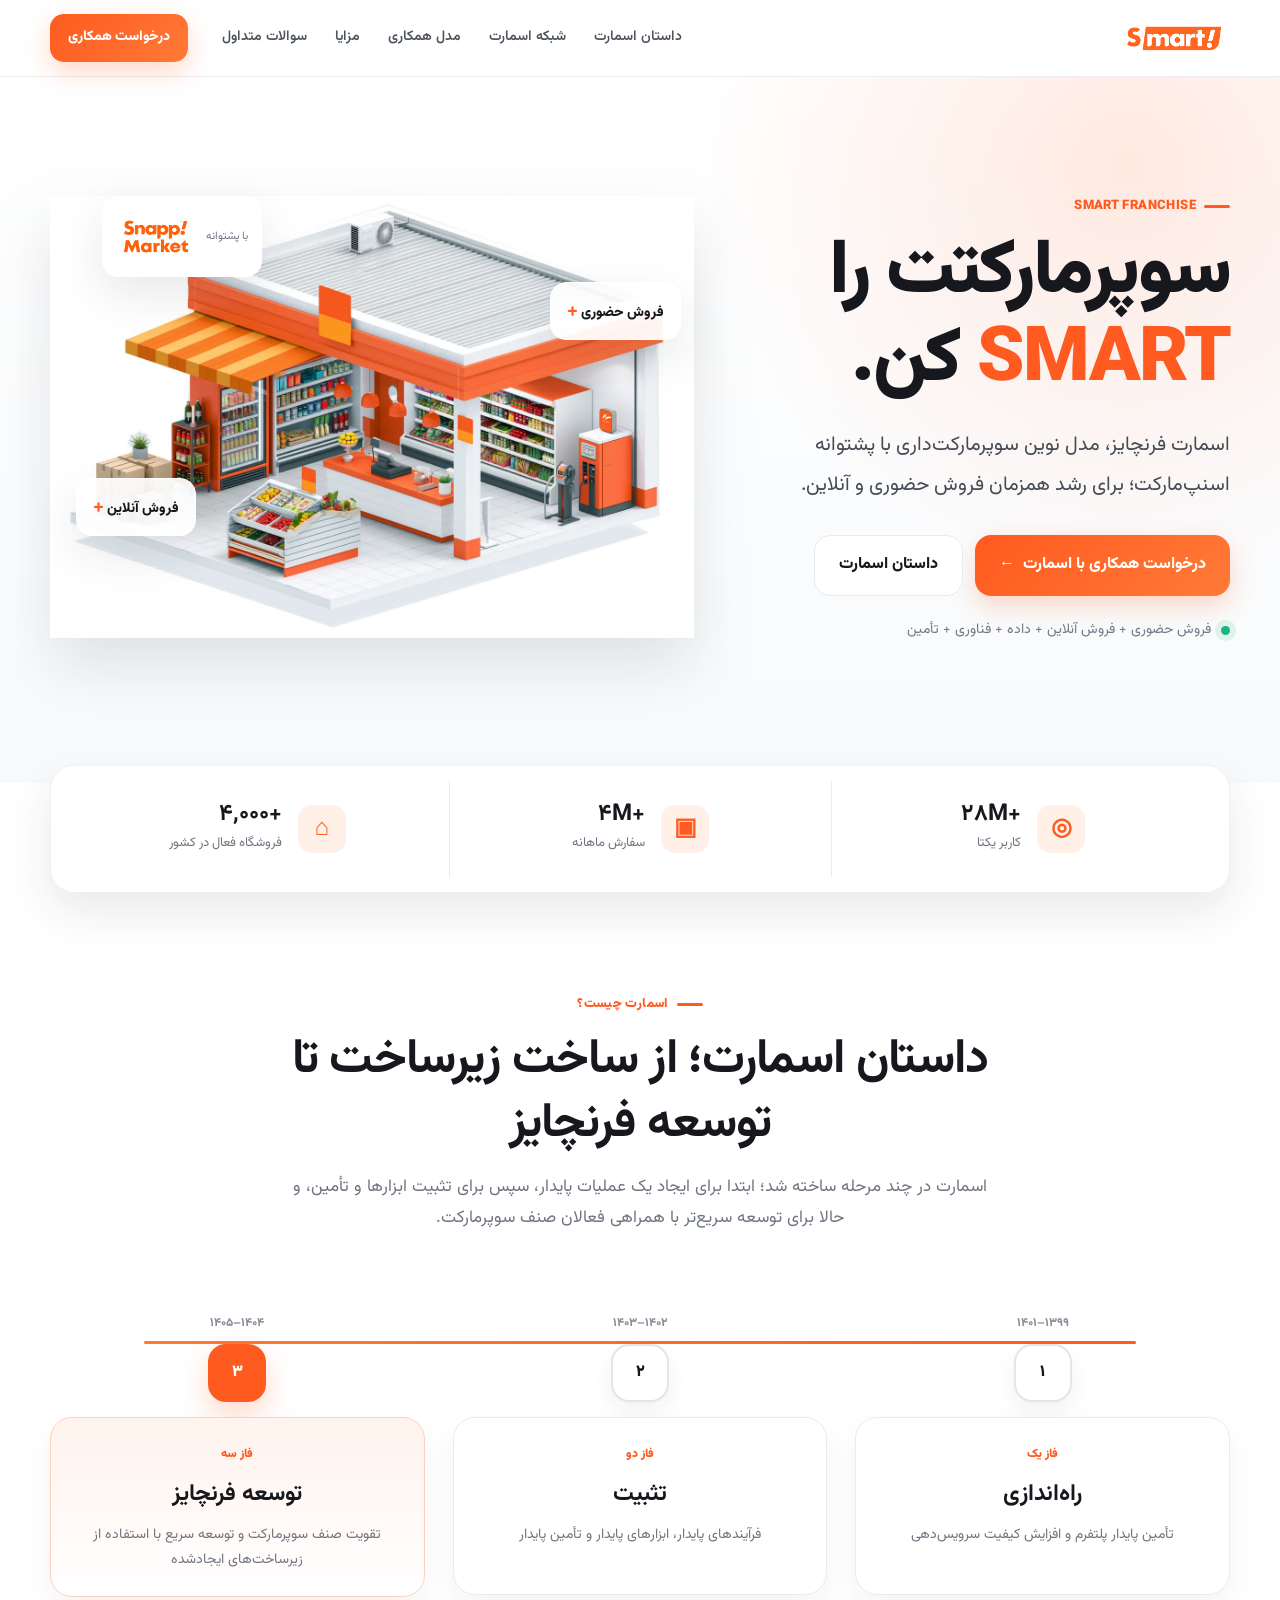
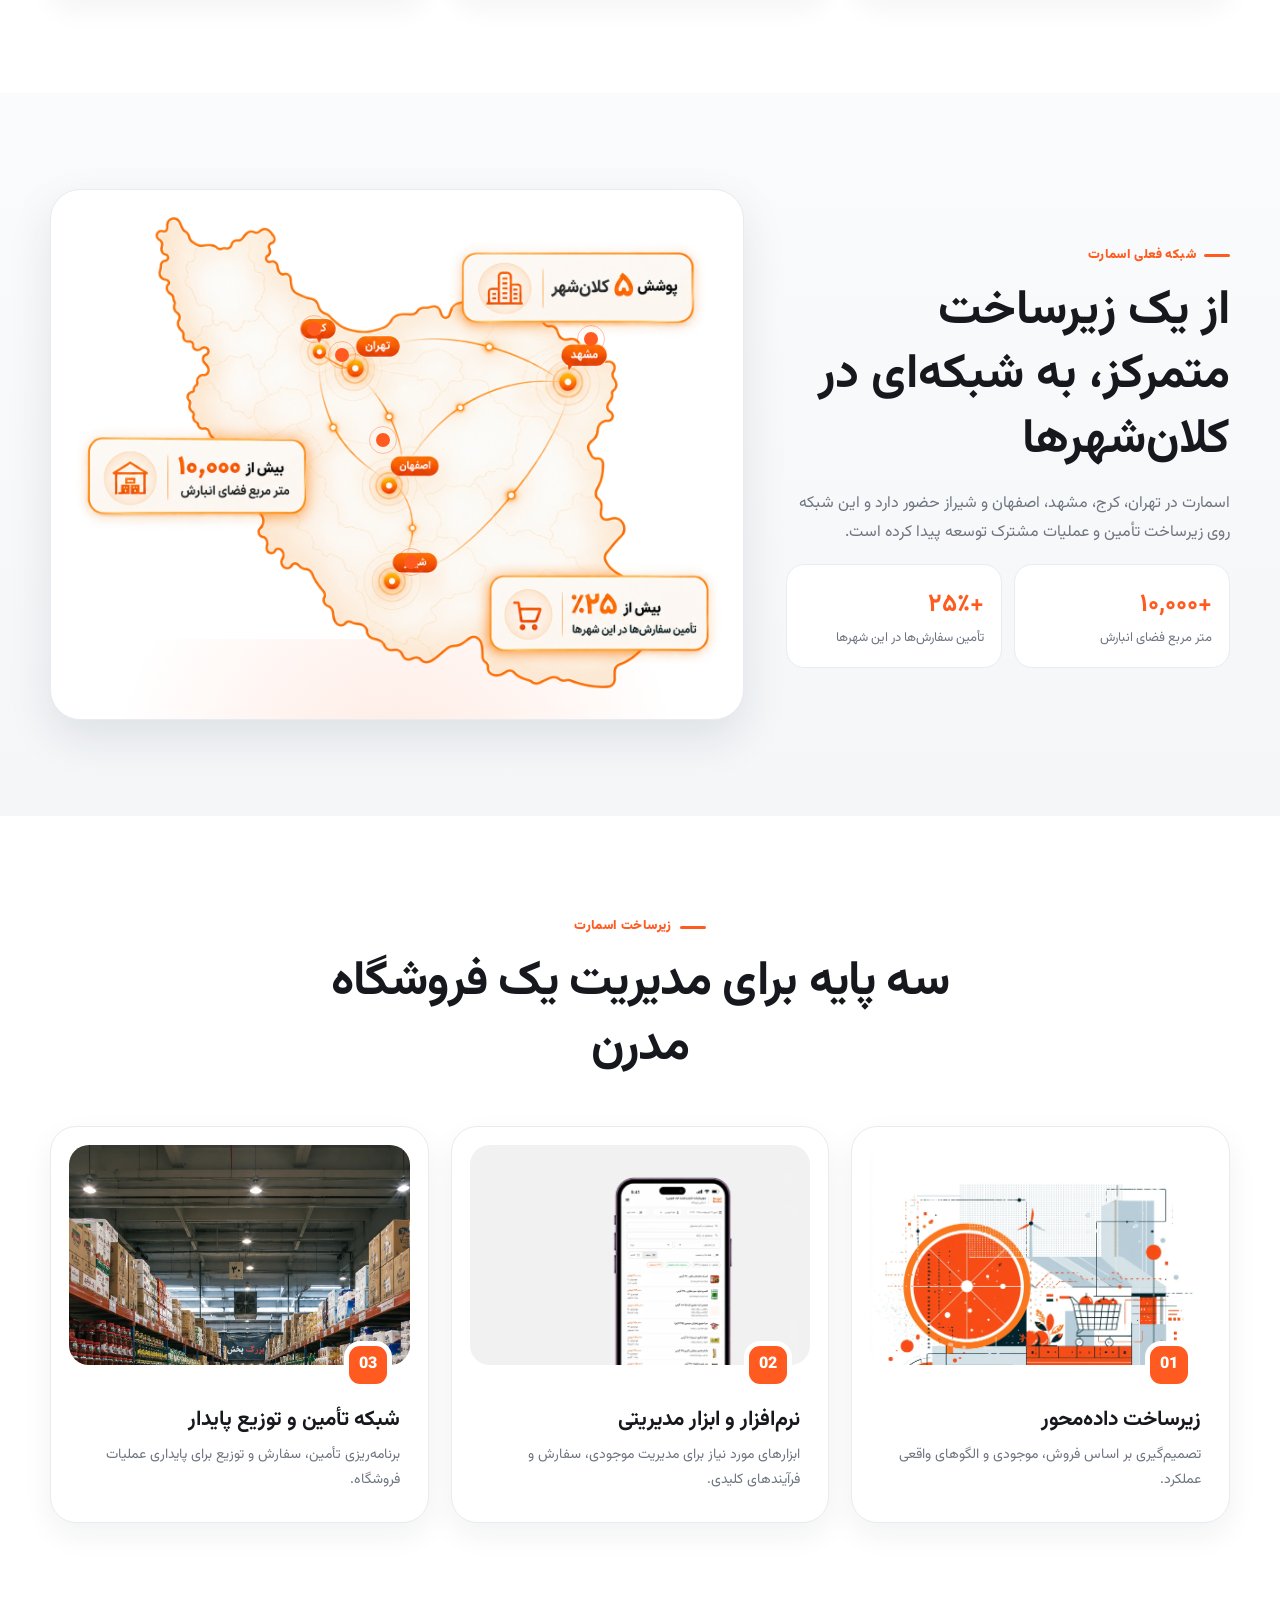
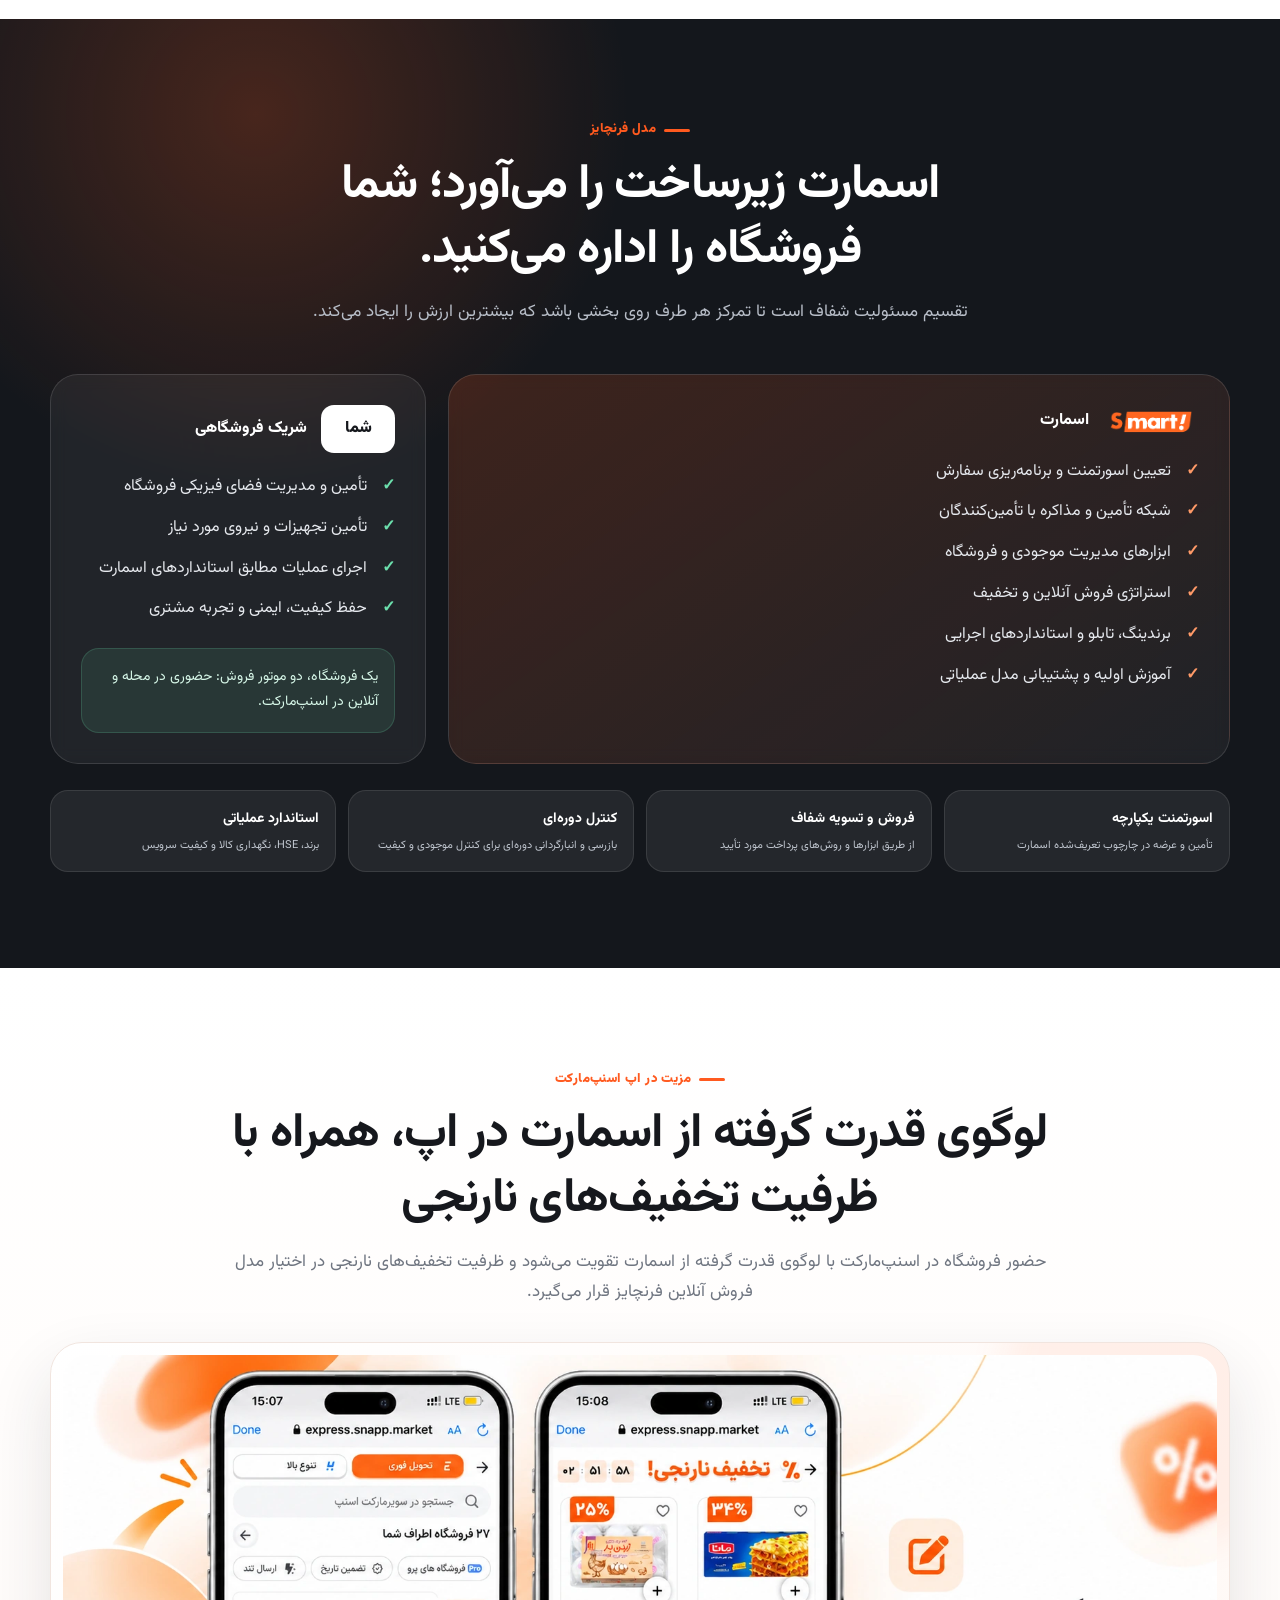
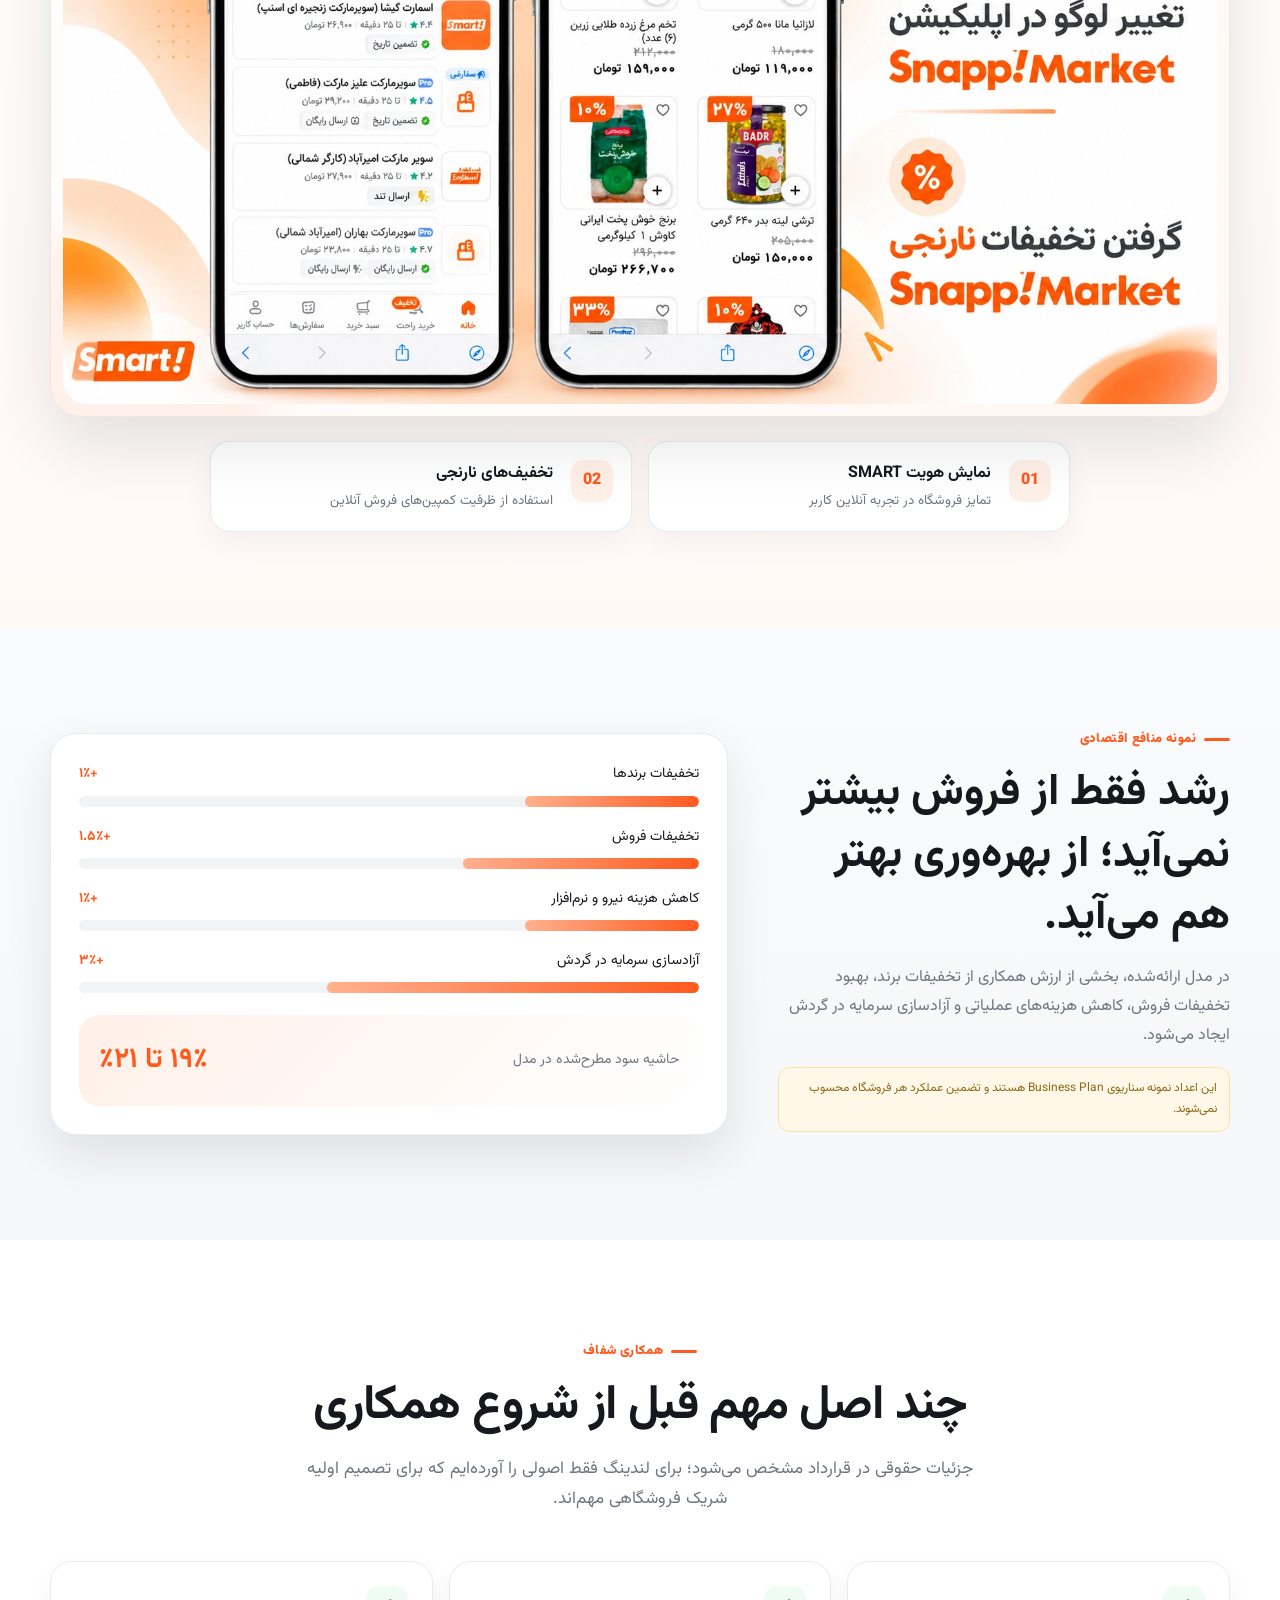
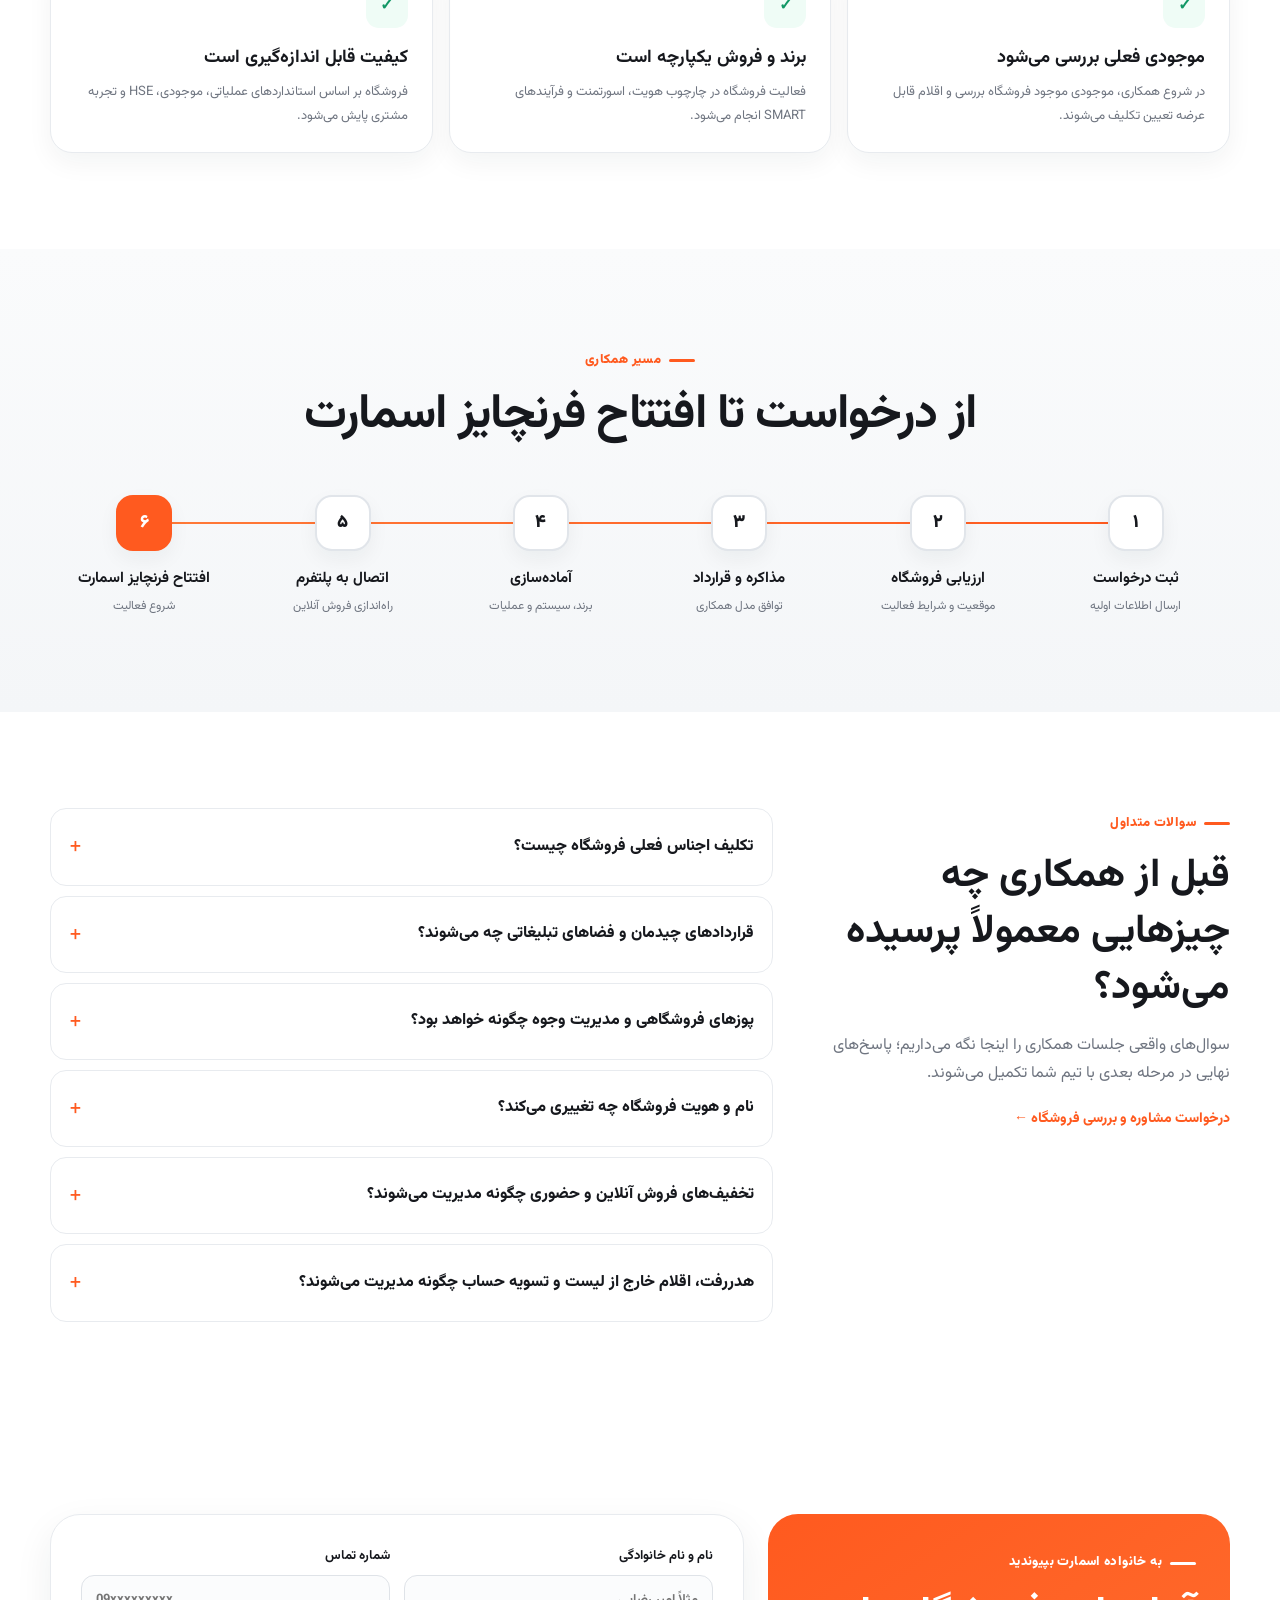
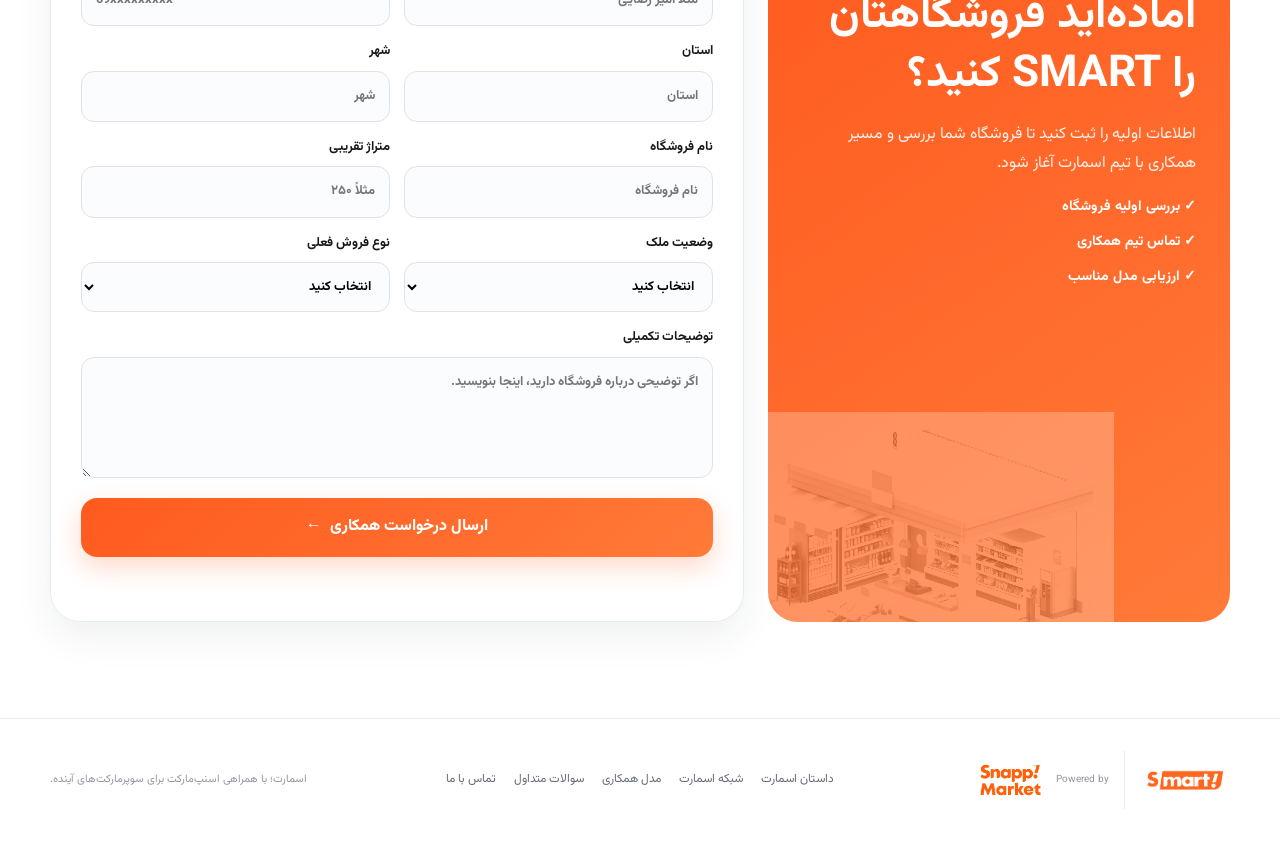
==== commit 73fa15a7: "Update index.html" ====
--- a/index.html
+++ b/index.html
@@ -272,7 +272,7 @@
       <div class="container">
         <div class="section-heading centered reveal">
           <div class="eyebrow">مسیر همکاری</div>
-          <h2>از درخواست تا افتتاح SMART</h2>
+          <h2>از درخواست تا افتتاح فرنچایز اسمارت</h2>
         </div>
         <div class="timeline">
           <div class="step reveal"><div class="step-no">۱</div><h3>ثبت درخواست</h3><p>ارسال اطلاعات اولیه</p></div>
@@ -280,7 +280,7 @@
           <div class="step reveal delay-2"><div class="step-no">۳</div><h3>مذاکره و قرارداد</h3><p>توافق مدل همکاری</p></div>
           <div class="step reveal"><div class="step-no">۴</div><h3>آماده‌سازی</h3><p>برند، سیستم و عملیات</p></div>
           <div class="step reveal delay-1"><div class="step-no">۵</div><h3>اتصال به پلتفرم</h3><p>راه‌اندازی فروش آنلاین</p></div>
-          <div class="step reveal delay-2"><div class="step-no active">۶</div><h3>افتتاح SMART</h3><p>شروع فعالیت</p></div>
+          <div class="step reveal delay-2"><div class="step-no active">۶</div><h3>افتتاح فرنچایز اسمارت</h3><p>شروع فعالیت</p></div>
         </div>
       </div>
     </section>
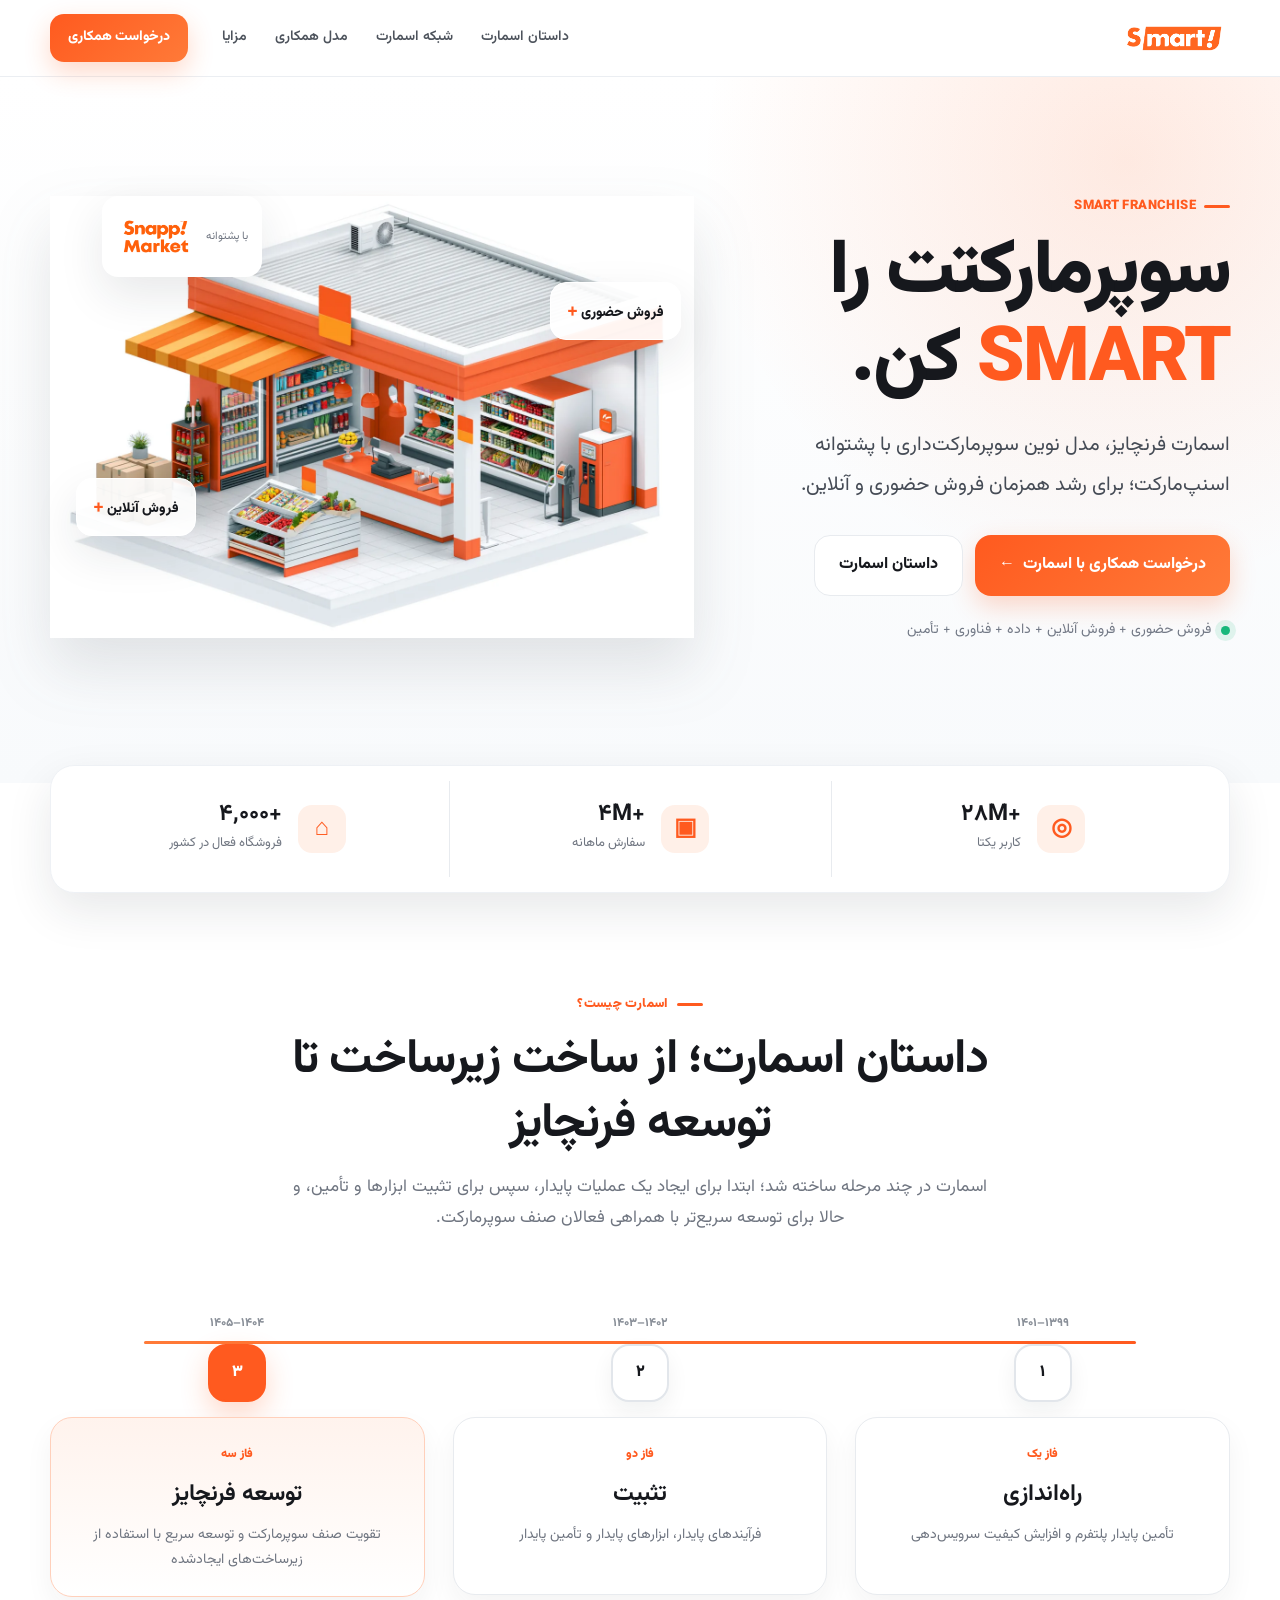
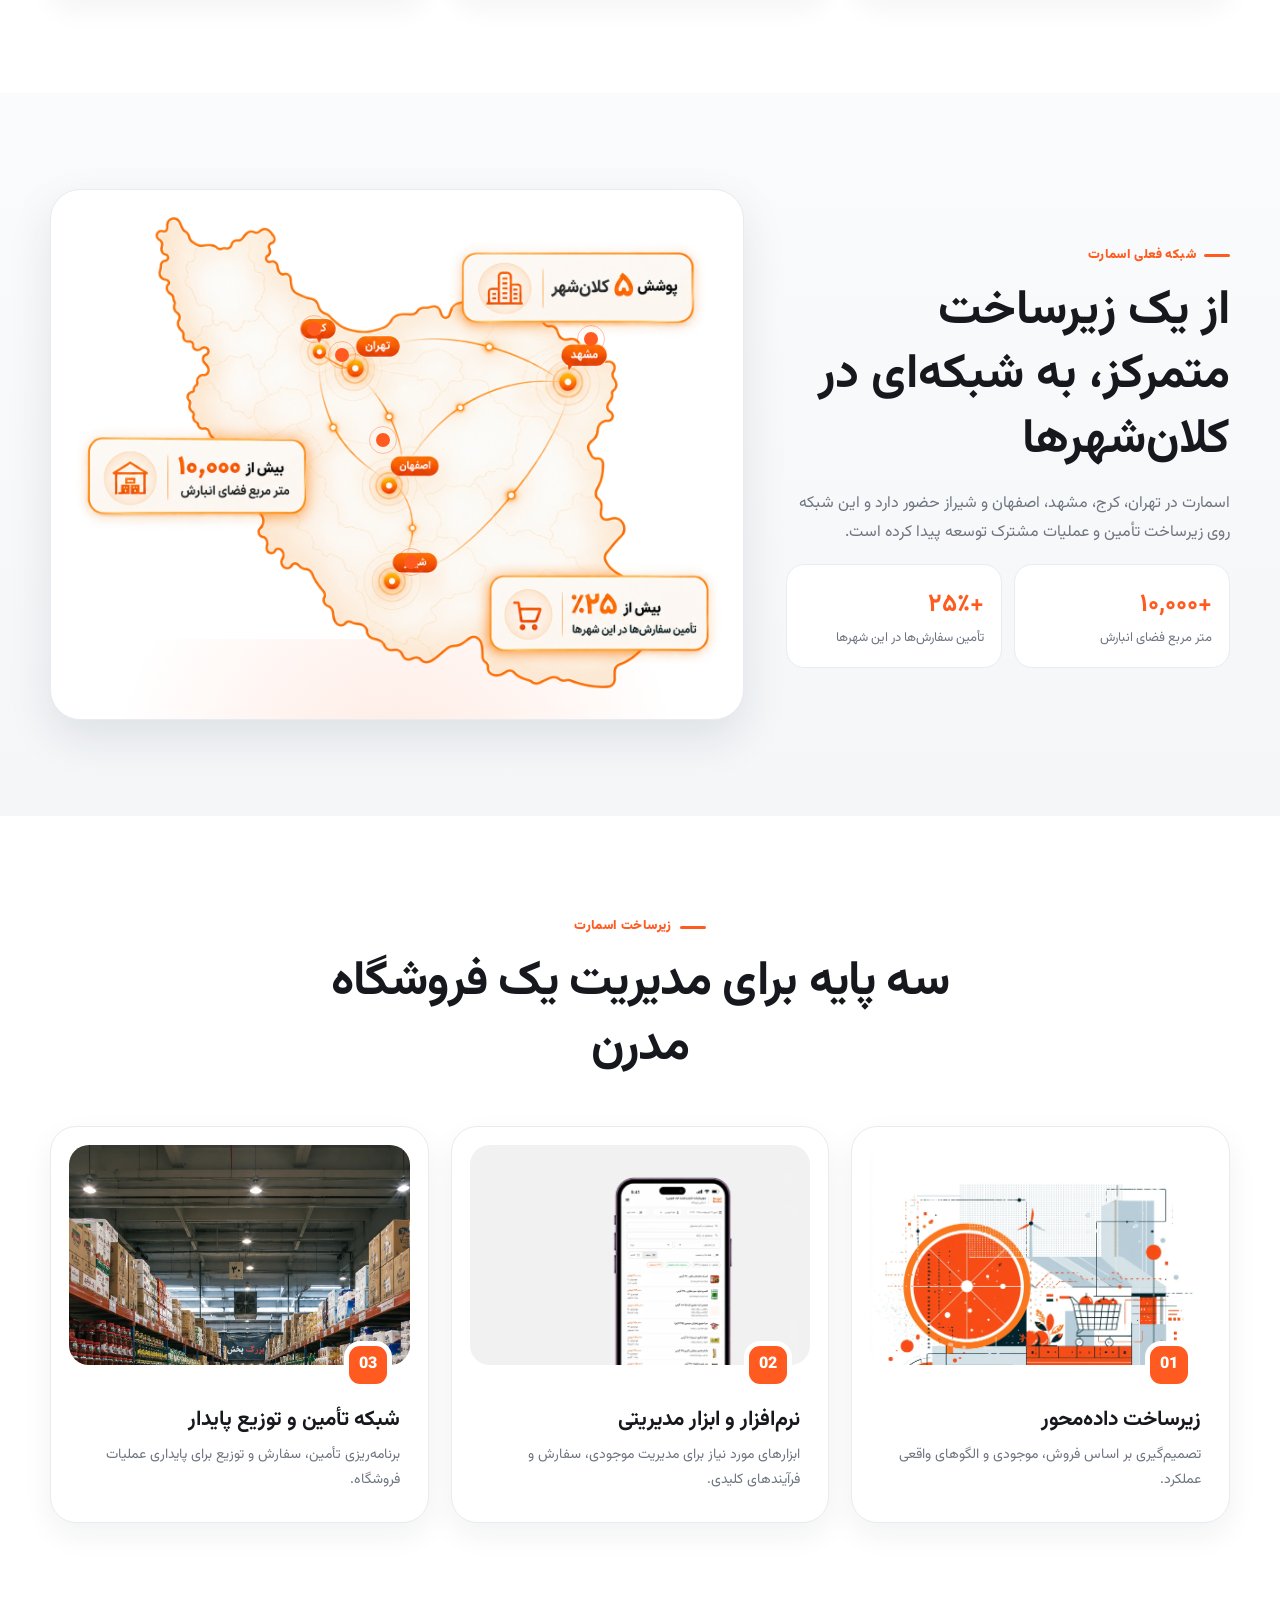
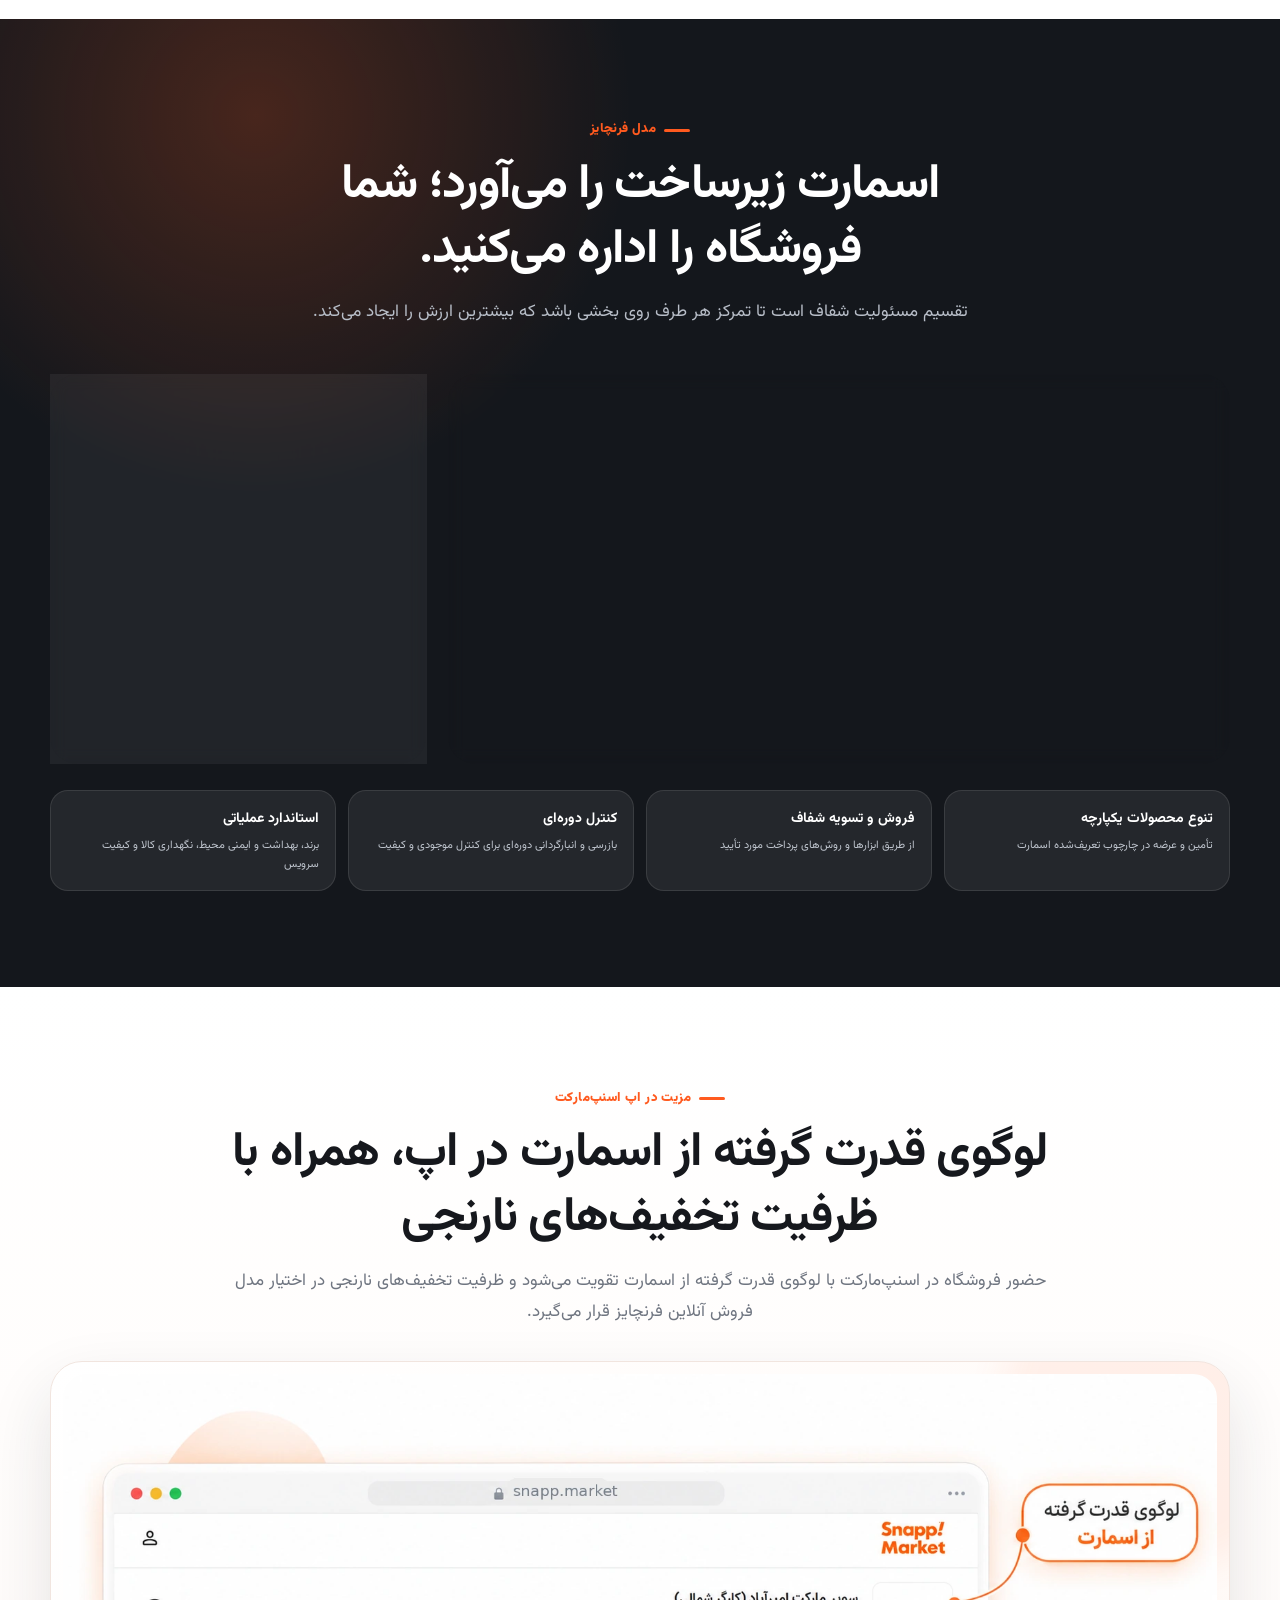
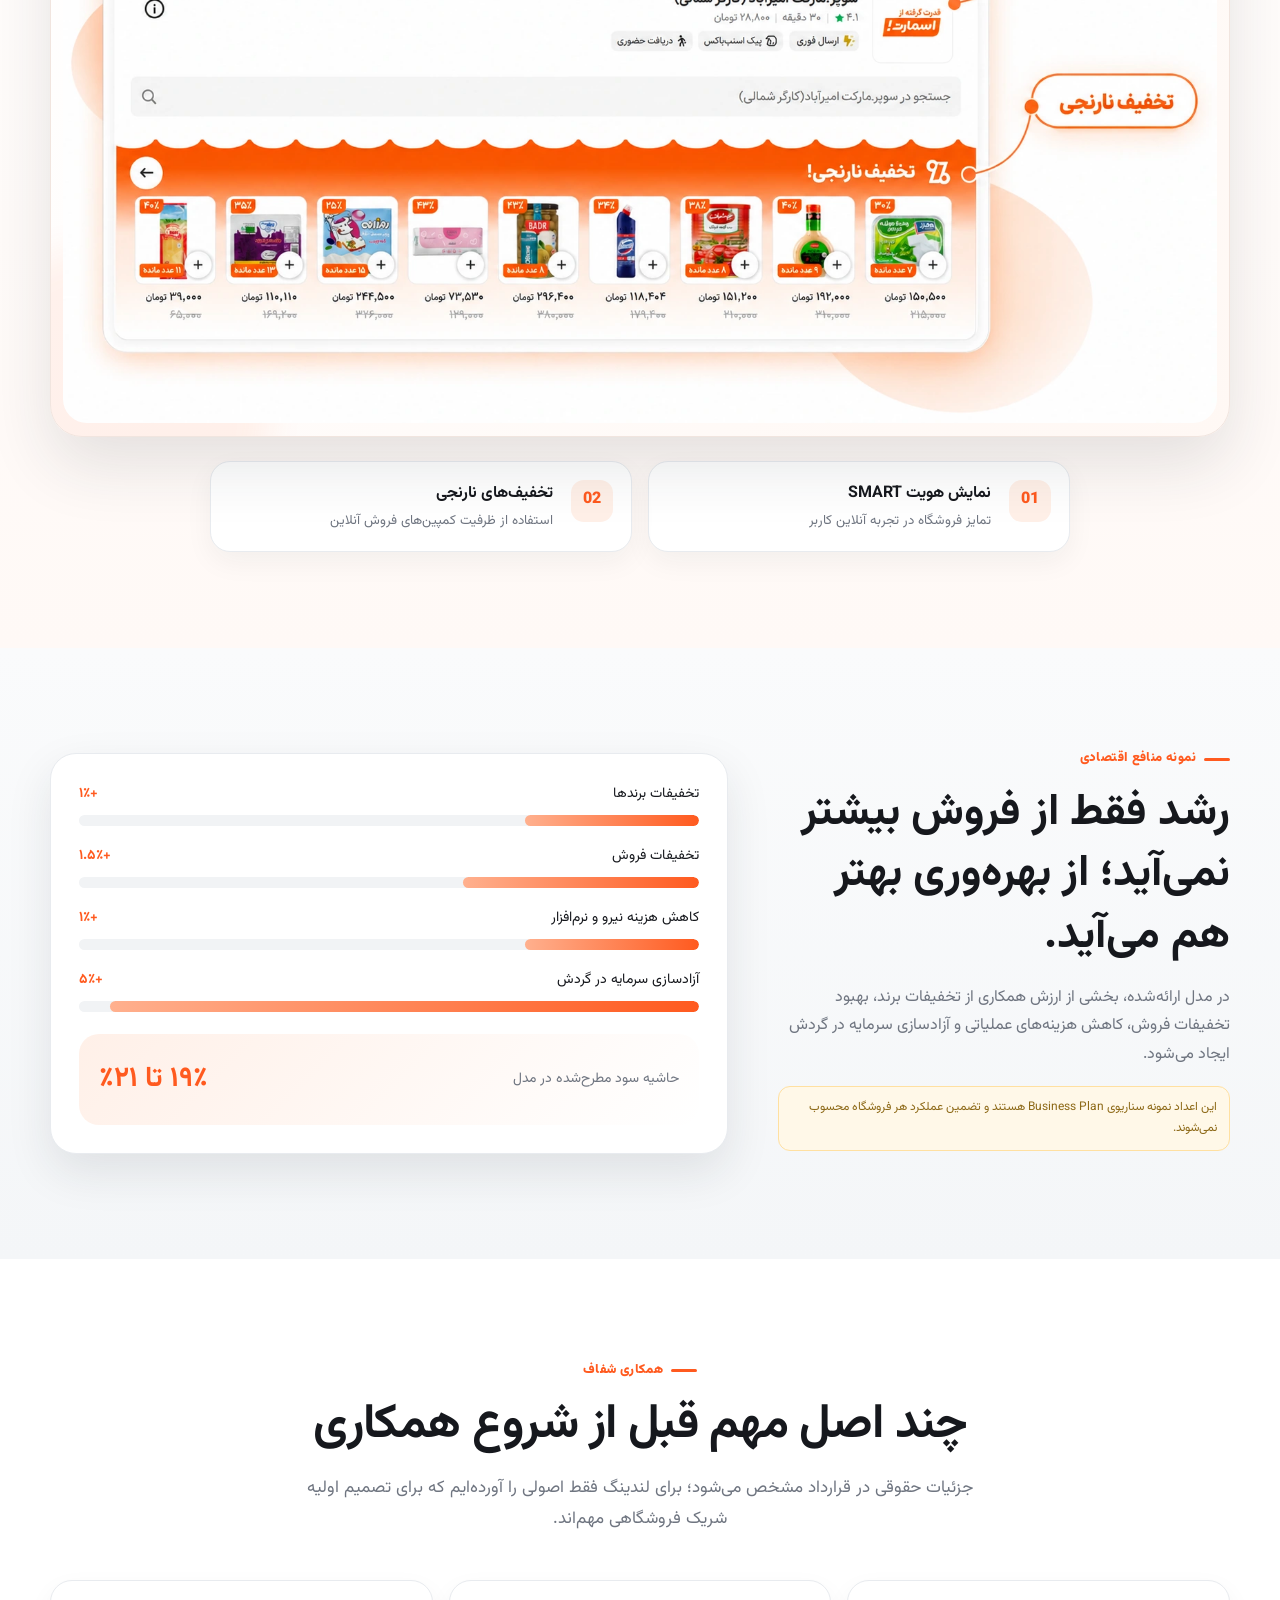
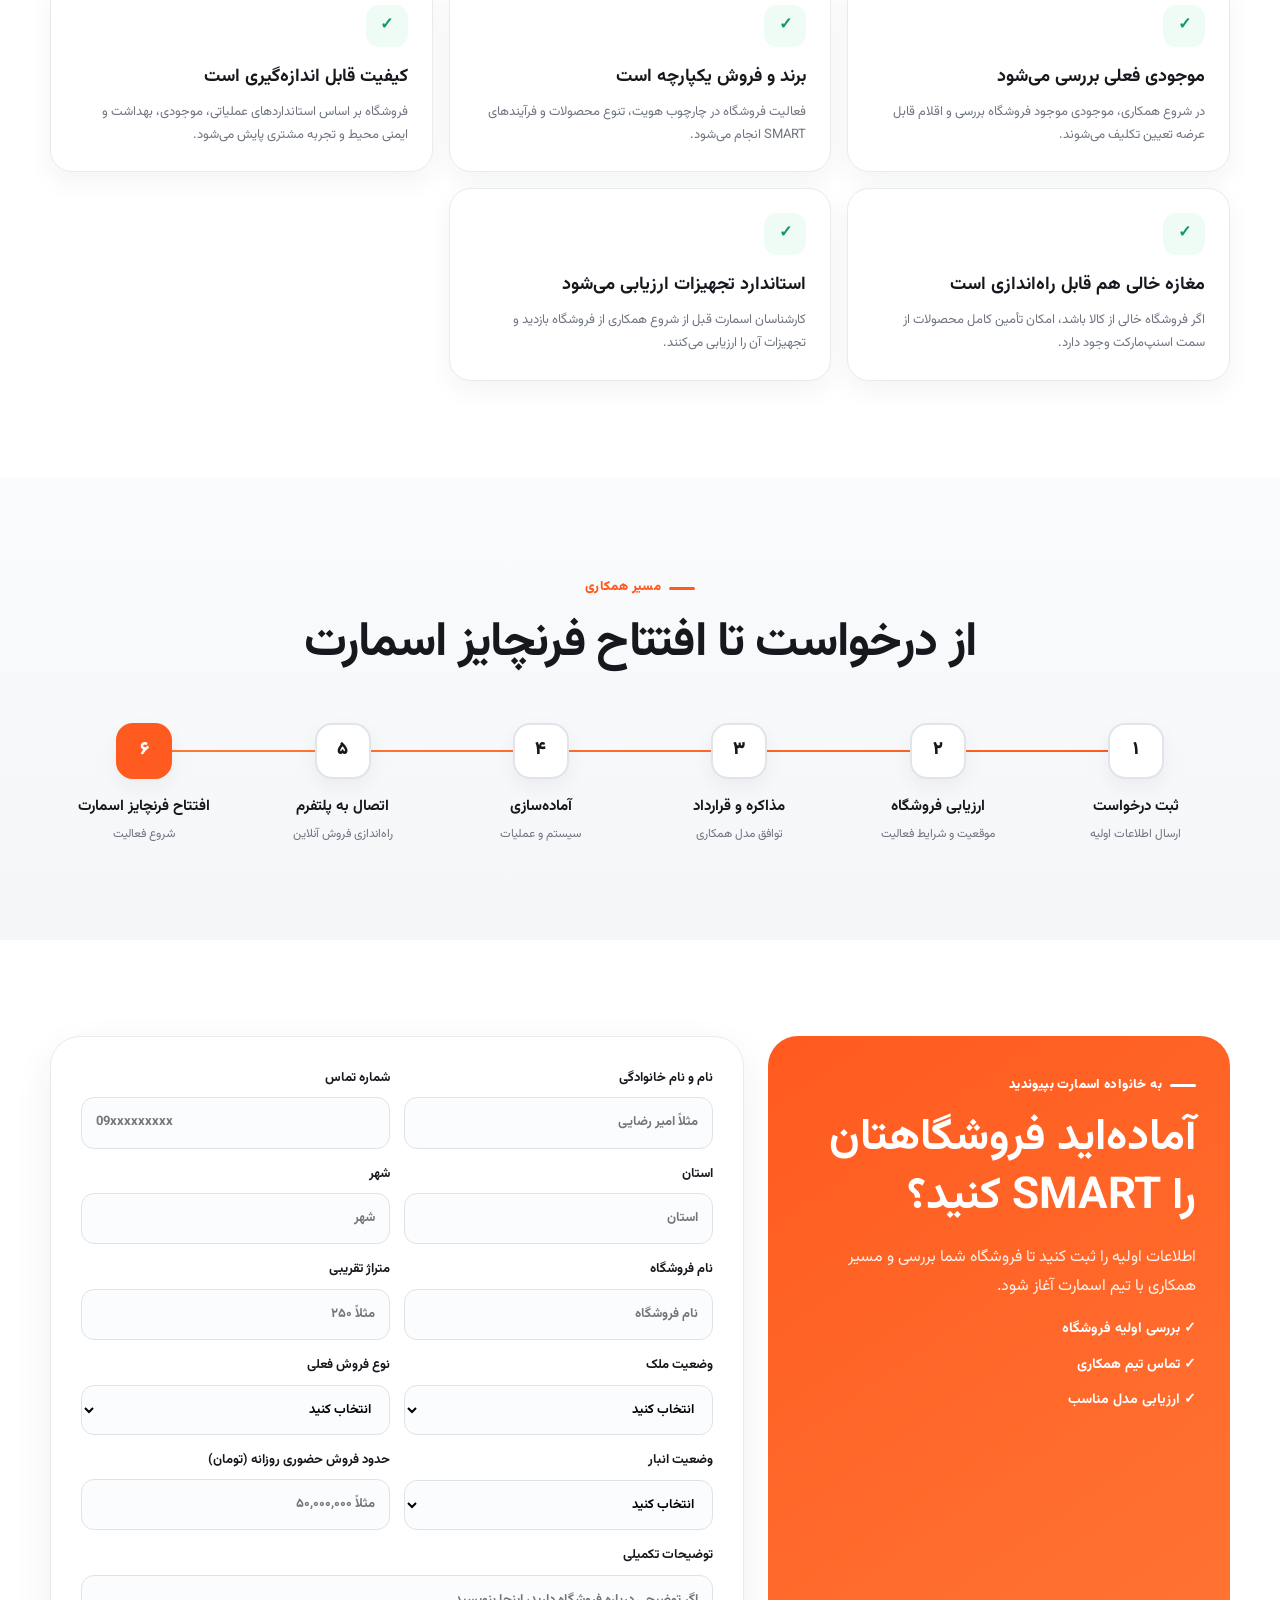
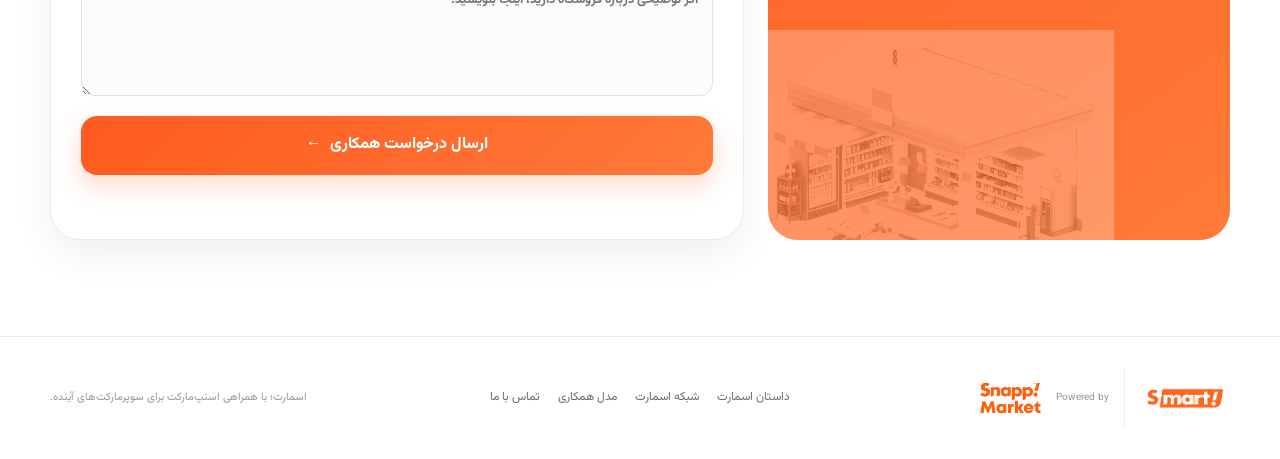
==== commit af4f8910: "Update index.html" ====
--- a/index.html
+++ b/index.html
@@ -23,7 +23,6 @@
         <a href="#network">شبکه اسمارت</a>
         <a href="#model">مدل همکاری</a>
         <a href="#benefits">مزایا</a>
-        <a href="#faq">سوالات متداول</a>
       </nav>
       <a class="btn btn-primary btn-nav" href="#apply">درخواست همکاری</a>
       <button class="menu-toggle" type="button" aria-label="باز کردن منو" aria-expanded="false">
@@ -35,7 +34,6 @@
       <a href="#network">شبکه اسمارت</a>
       <a href="#model">مدل همکاری</a>
       <a href="#benefits">مزایا</a>
-      <a href="#faq">سوالات متداول</a>
       <a class="btn btn-primary" href="#apply">درخواست همکاری</a>
     </div>
   </header>
@@ -180,7 +178,7 @@
           <article class="role-panel smart-role reveal">
             <div class="role-head"><img src="smart-logo.png" alt="Smart" /><span>اسمارت</span></div>
             <ul>
-              <li>تعیین اسورتمنت و برنامه‌ریزی سفارش</li>
+              <li>تعیین تنوع محصولات و برنامه‌ریزی سفارش</li>
               <li>شبکه تأمین و مذاکره با تأمین‌کنندگان</li>
               <li>ابزارهای مدیریت موجودی و فروشگاه</li>
               <li>استراتژی فروش آنلاین و تخفیف</li>
@@ -201,10 +199,10 @@
         </div>
 
         <div class="contract-strip reveal">
-          <div><b>اسورتمنت یکپارچه</b><span>تأمین و عرضه در چارچوب تعریف‌شده اسمارت</span></div>
+          <div><b>تنوع محصولات یکپارچه</b><span>تأمین و عرضه در چارچوب تعریف‌شده اسمارت</span></div>
           <div><b>فروش و تسویه شفاف</b><span>از طریق ابزارها و روش‌های پرداخت مورد تأیید</span></div>
           <div><b>کنترل دوره‌ای</b><span>بازرسی و انبارگردانی دوره‌ای برای کنترل موجودی و کیفیت</span></div>
-          <div><b>استاندارد عملیاتی</b><span>برند، HSE، نگهداری کالا و کیفیت سرویس</span></div>
+          <div><b>استاندارد عملیاتی</b><span>برند، بهداشت و ایمنی محیط، نگهداری کالا و کیفیت سرویس</span></div>
         </div>
       </div>
     </section>
@@ -245,7 +243,7 @@
           <div class="bar-item"><div class="bar-label"><span>تخفیفات برندها</span><strong>+۱٪</strong></div><div class="bar"><i style="--w:28%"></i></div></div>
           <div class="bar-item"><div class="bar-label"><span>تخفیفات فروش</span><strong>+۱.۵٪</strong></div><div class="bar"><i style="--w:38%"></i></div></div>
           <div class="bar-item"><div class="bar-label"><span>کاهش هزینه نیرو و نرم‌افزار</span><strong>+۱٪</strong></div><div class="bar"><i style="--w:28%"></i></div></div>
-          <div class="bar-item"><div class="bar-label"><span>آزادسازی سرمایه در گردش</span><strong>+۳٪</strong></div><div class="bar"><i style="--w:60%"></i></div></div>
+          <div class="bar-item"><div class="bar-label"><span>آزادسازی سرمایه در گردش</span><strong>+۵٪</strong></div><div class="bar"><i style="--w:95%"></i></div></div>
           <div class="margin-highlight"><span>حاشیه سود مطرح‌شده در مدل</span><strong>۱۹٪ تا ۲۱٪</strong></div>
         </div>
       </div>
@@ -261,8 +259,10 @@
         </div>
         <div class="principles-grid">
           <article class="principle-card reveal"><span>✓</span><h3>موجودی فعلی بررسی می‌شود</h3><p>در شروع همکاری، موجودی موجود فروشگاه بررسی و اقلام قابل عرضه تعیین تکلیف می‌شوند.</p></article>
-          <article class="principle-card reveal delay-1"><span>✓</span><h3>برند و فروش یکپارچه است</h3><p>فعالیت فروشگاه در چارچوب هویت، اسورتمنت و فرآیندهای SMART انجام می‌شود.</p></article>
-          <article class="principle-card reveal delay-2"><span>✓</span><h3>کیفیت قابل اندازه‌گیری است</h3><p>فروشگاه بر اساس استانداردهای عملیاتی، موجودی، HSE و تجربه مشتری پایش می‌شود.</p></article>
+          <article class="principle-card reveal delay-1"><span>✓</span><h3>برند و فروش یکپارچه است</h3><p>فعالیت فروشگاه در چارچوب هویت، تنوع محصولات و فرآیندهای SMART انجام می‌شود.</p></article>
+          <article class="principle-card reveal delay-2"><span>✓</span><h3>کیفیت قابل اندازه‌گیری است</h3><p>فروشگاه بر اساس استانداردهای عملیاتی، موجودی، بهداشت و ایمنی محیط و تجربه مشتری پایش می‌شود.</p></article>
+          <article class="principle-card reveal"><span>✓</span><h3>مغازه خالی هم قابل راه‌اندازی است</h3><p>اگر فروشگاه خالی از کالا باشد، امکان تأمین کامل محصولات از سمت اسنپ‌مارکت وجود دارد.</p></article>
+          <article class="principle-card reveal delay-1"><span>✓</span><h3>استاندارد تجهیزات ارزیابی می‌شود</h3><p>کارشناسان اسمارت قبل از شروع همکاری از فروشگاه بازدید و تجهیزات آن را ارزیابی می‌کنند.</p></article>
         </div>
       </div>
     </section>
@@ -278,32 +278,13 @@
           <div class="step reveal"><div class="step-no">۱</div><h3>ثبت درخواست</h3><p>ارسال اطلاعات اولیه</p></div>
           <div class="step reveal delay-1"><div class="step-no">۲</div><h3>ارزیابی فروشگاه</h3><p>موقعیت و شرایط فعالیت</p></div>
           <div class="step reveal delay-2"><div class="step-no">۳</div><h3>مذاکره و قرارداد</h3><p>توافق مدل همکاری</p></div>
-          <div class="step reveal"><div class="step-no">۴</div><h3>آماده‌سازی</h3><p>برند، سیستم و عملیات</p></div>
+          <div class="step reveal"><div class="step-no">۴</div><h3>آماده‌سازی</h3><p>سیستم و عملیات</p></div>
           <div class="step reveal delay-1"><div class="step-no">۵</div><h3>اتصال به پلتفرم</h3><p>راه‌اندازی فروش آنلاین</p></div>
           <div class="step reveal delay-2"><div class="step-no active">۶</div><h3>افتتاح فرنچایز اسمارت</h3><p>شروع فعالیت</p></div>
         </div>
       </div>
     </section>
 
-    <!-- FAQ -->
-    <section class="faq section-pad" id="faq">
-      <div class="container faq-grid">
-        <div class="faq-copy reveal">
-          <div class="eyebrow">سوالات متداول</div>
-          <h2>قبل از همکاری چه چیزهایی معمولاً پرسیده می‌شود؟</h2>
-          <p>سوال‌های واقعی جلسات همکاری را اینجا نگه می‌داریم؛ پاسخ‌های نهایی در مرحله بعدی با تیم شما تکمیل می‌شوند.</p>
-          <a href="#apply" class="text-link">درخواست مشاوره و بررسی فروشگاه ←</a>
-        </div>
-        <div class="accordion reveal delay-1">
-          <div class="faq-item"><button><span>تکلیف اجناس فعلی فروشگاه چیست؟</span><b>+</b></button><div class="faq-answer"><p>پاسخ نهایی این بخش در نسخه بعدی تکمیل می‌شود.</p></div></div>
-          <div class="faq-item"><button><span>قراردادهای چیدمان و فضاهای تبلیغاتی چه می‌شوند؟</span><b>+</b></button><div class="faq-answer"><p>پاسخ نهایی این بخش در نسخه بعدی تکمیل می‌شود.</p></div></div>
-          <div class="faq-item"><button><span>پوزهای فروشگاهی و مدیریت وجوه چگونه خواهد بود؟</span><b>+</b></button><div class="faq-answer"><p>پاسخ نهایی این بخش در نسخه بعدی تکمیل می‌شود.</p></div></div>
-          <div class="faq-item"><button><span>نام و هویت فروشگاه چه تغییری می‌کند؟</span><b>+</b></button><div class="faq-answer"><p>پاسخ نهایی این بخش در نسخه بعدی تکمیل می‌شود.</p></div></div>
-          <div class="faq-item"><button><span>تخفیف‌های فروش آنلاین و حضوری چگونه مدیریت می‌شوند؟</span><b>+</b></button><div class="faq-answer"><p>پاسخ نهایی این بخش در نسخه بعدی تکمیل می‌شود.</p></div></div>
-          <div class="faq-item"><button><span>هدررفت، اقلام خارج از لیست و تسویه حساب چگونه مدیریت می‌شوند؟</span><b>+</b></button><div class="faq-answer"><p>پاسخ نهایی این بخش در نسخه بعدی تکمیل می‌شود.</p></div></div>
-        </div>
-      </div>
-    </section>
 
     <!-- APPLY -->
     <section class="apply section-pad" id="apply">
@@ -332,6 +313,10 @@
             <label>وضعیت ملک<select name="property"><option value="">انتخاب کنید</option><option>مالک</option><option>مستأجر</option></select></label>
             <label>نوع فروش فعلی<select name="salesType"><option value="">انتخاب کنید</option><option>فقط حضوری</option><option>حضوری و آنلاین</option></select></label>
           </div>
+          <div class="form-row">
+            <label>وضعیت انبار<select name="warehouse"><option value="">انتخاب کنید</option><option>دارد</option><option>ندارد</option></select></label>
+            <label>حدود فروش حضوری روزانه (تومان)<input type="text" name="dailySales" inputmode="numeric" placeholder="مثلاً ۵۰,۰۰۰,۰۰۰" /></label>
+          </div>
           <label>توضیحات تکمیلی<textarea name="notes" rows="4" placeholder="اگر توضیحی درباره فروشگاه دارید، اینجا بنویسید."></textarea></label>
           <button class="btn btn-primary btn-lg full" type="submit">ارسال درخواست همکاری <span>←</span></button>
           <p class="form-status" id="formStatus" role="status" aria-live="polite"></p>
@@ -343,7 +328,7 @@
   <footer class="site-footer">
     <div class="container footer-grid">
       <div class="footer-brand"><img src="smart-logo.png" alt="Smart" /><div class="powered-footer"><span>Powered by</span><img src="snappmarket-logo.png" alt="Snapp Market" /></div></div>
-      <div class="footer-links"><a href="#story">داستان اسمارت</a><a href="#network">شبکه اسمارت</a><a href="#model">مدل همکاری</a><a href="#faq">سوالات متداول</a><a href="#apply">تماس با ما</a></div>
+      <div class="footer-links"><a href="#story">داستان اسمارت</a><a href="#network">شبکه اسمارت</a><a href="#model">مدل همکاری</a><a href="#apply">تماس با ما</a></div>
       <div class="footer-copy">اسمارت؛ با همراهی اسنپ‌مارکت برای سوپرمارکت‌های آینده.</div>
     </div>
   </footer>
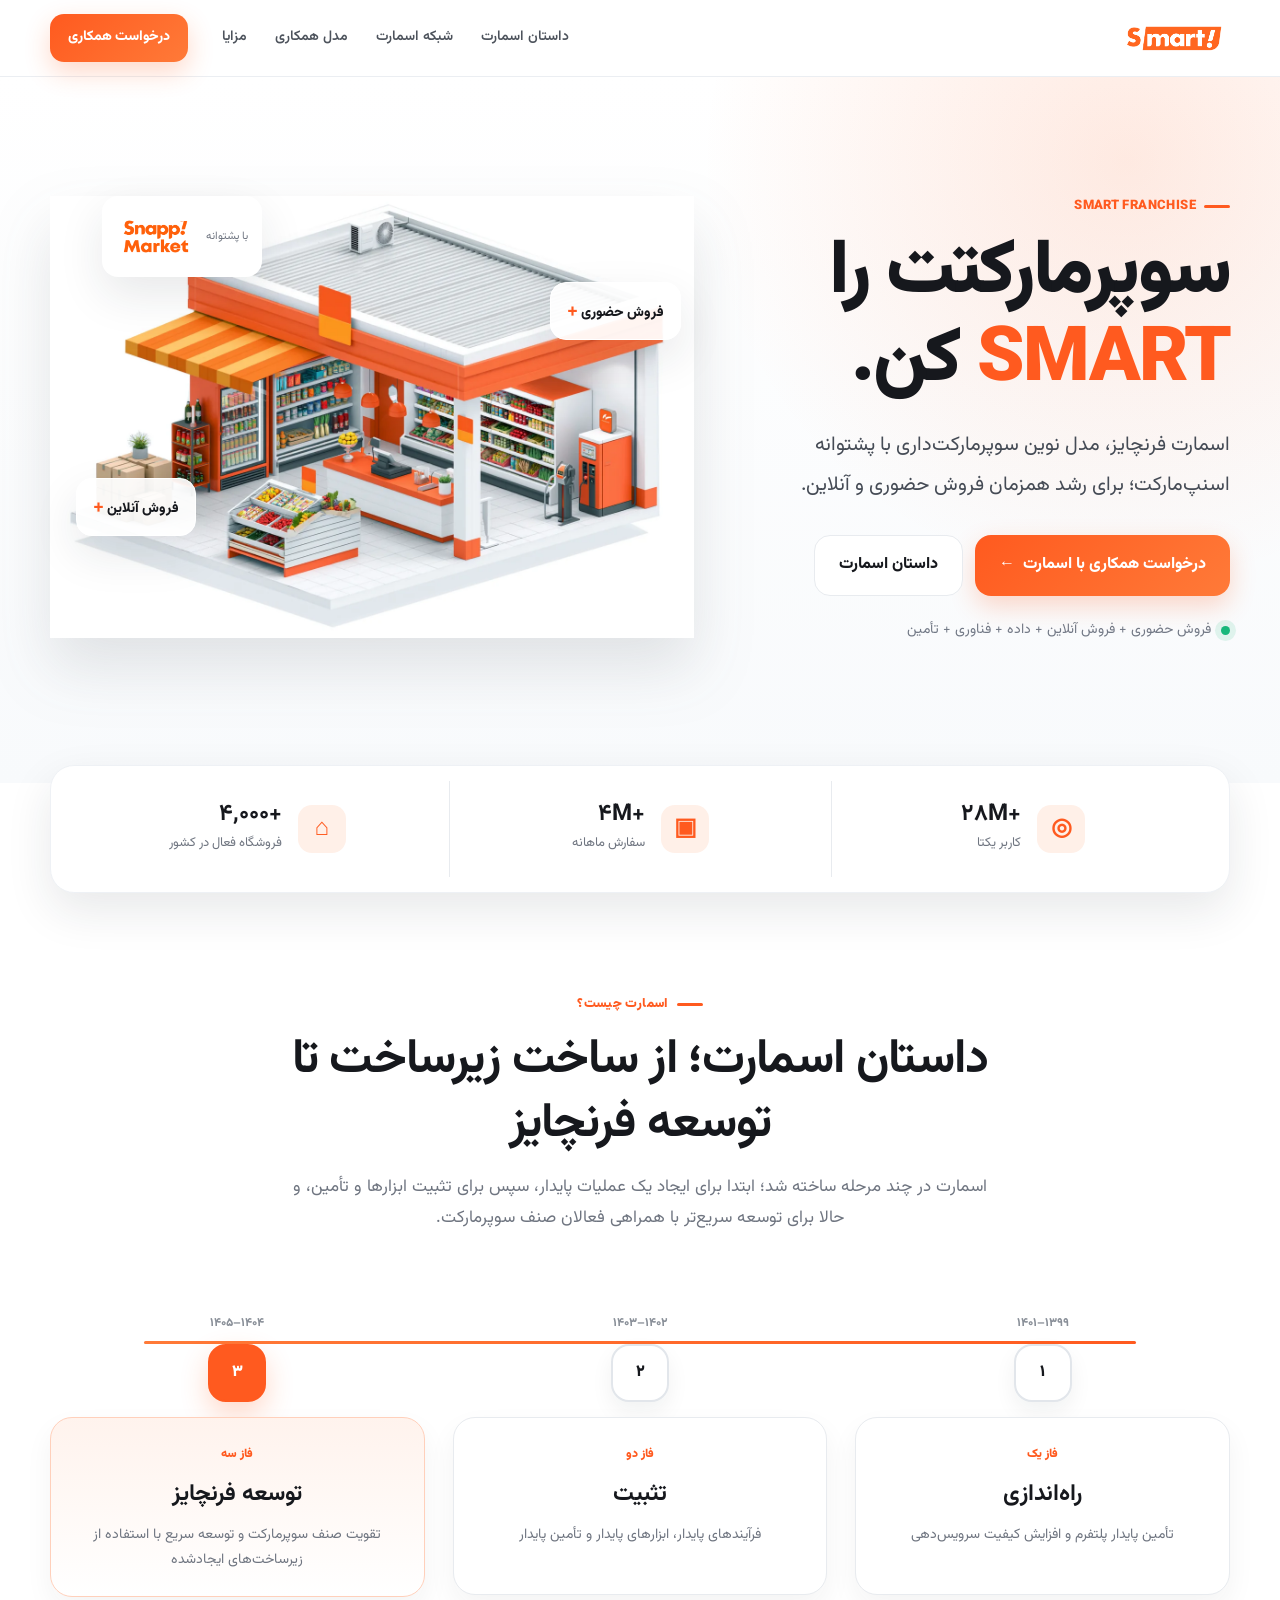
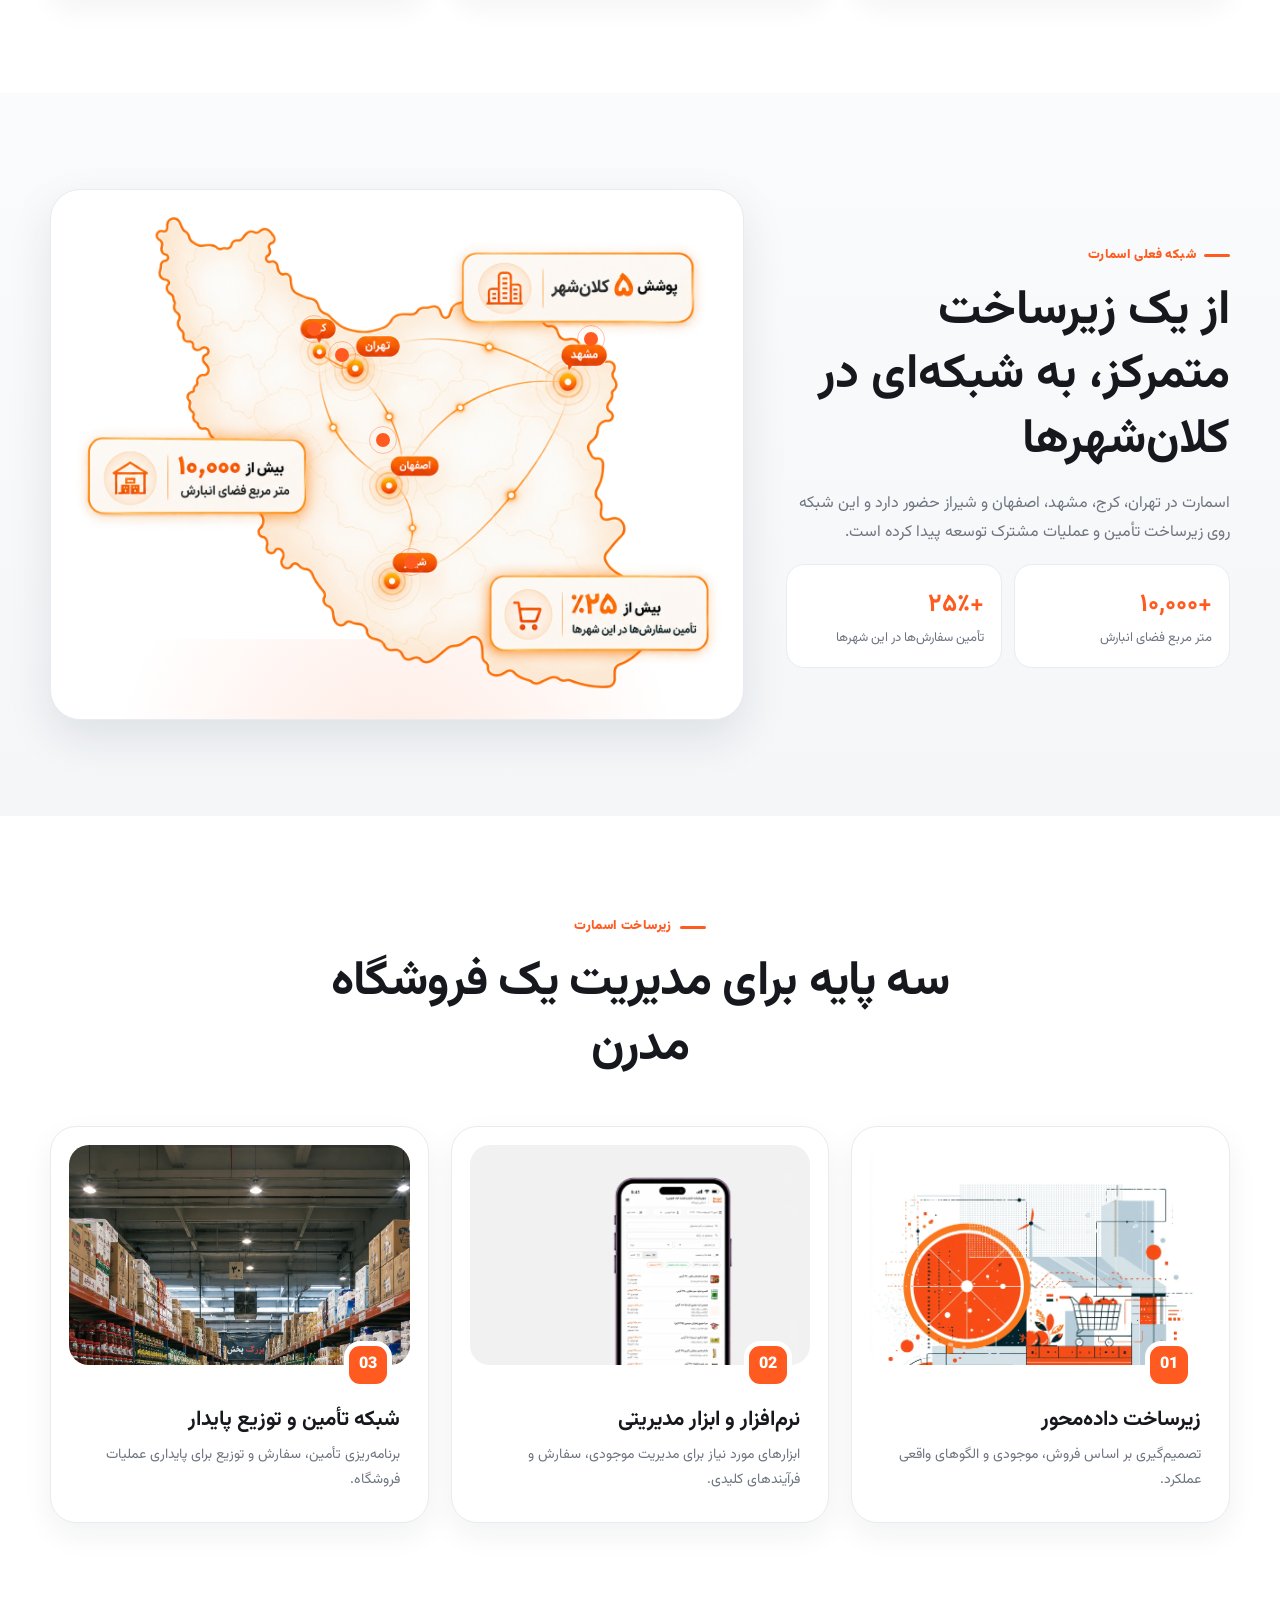
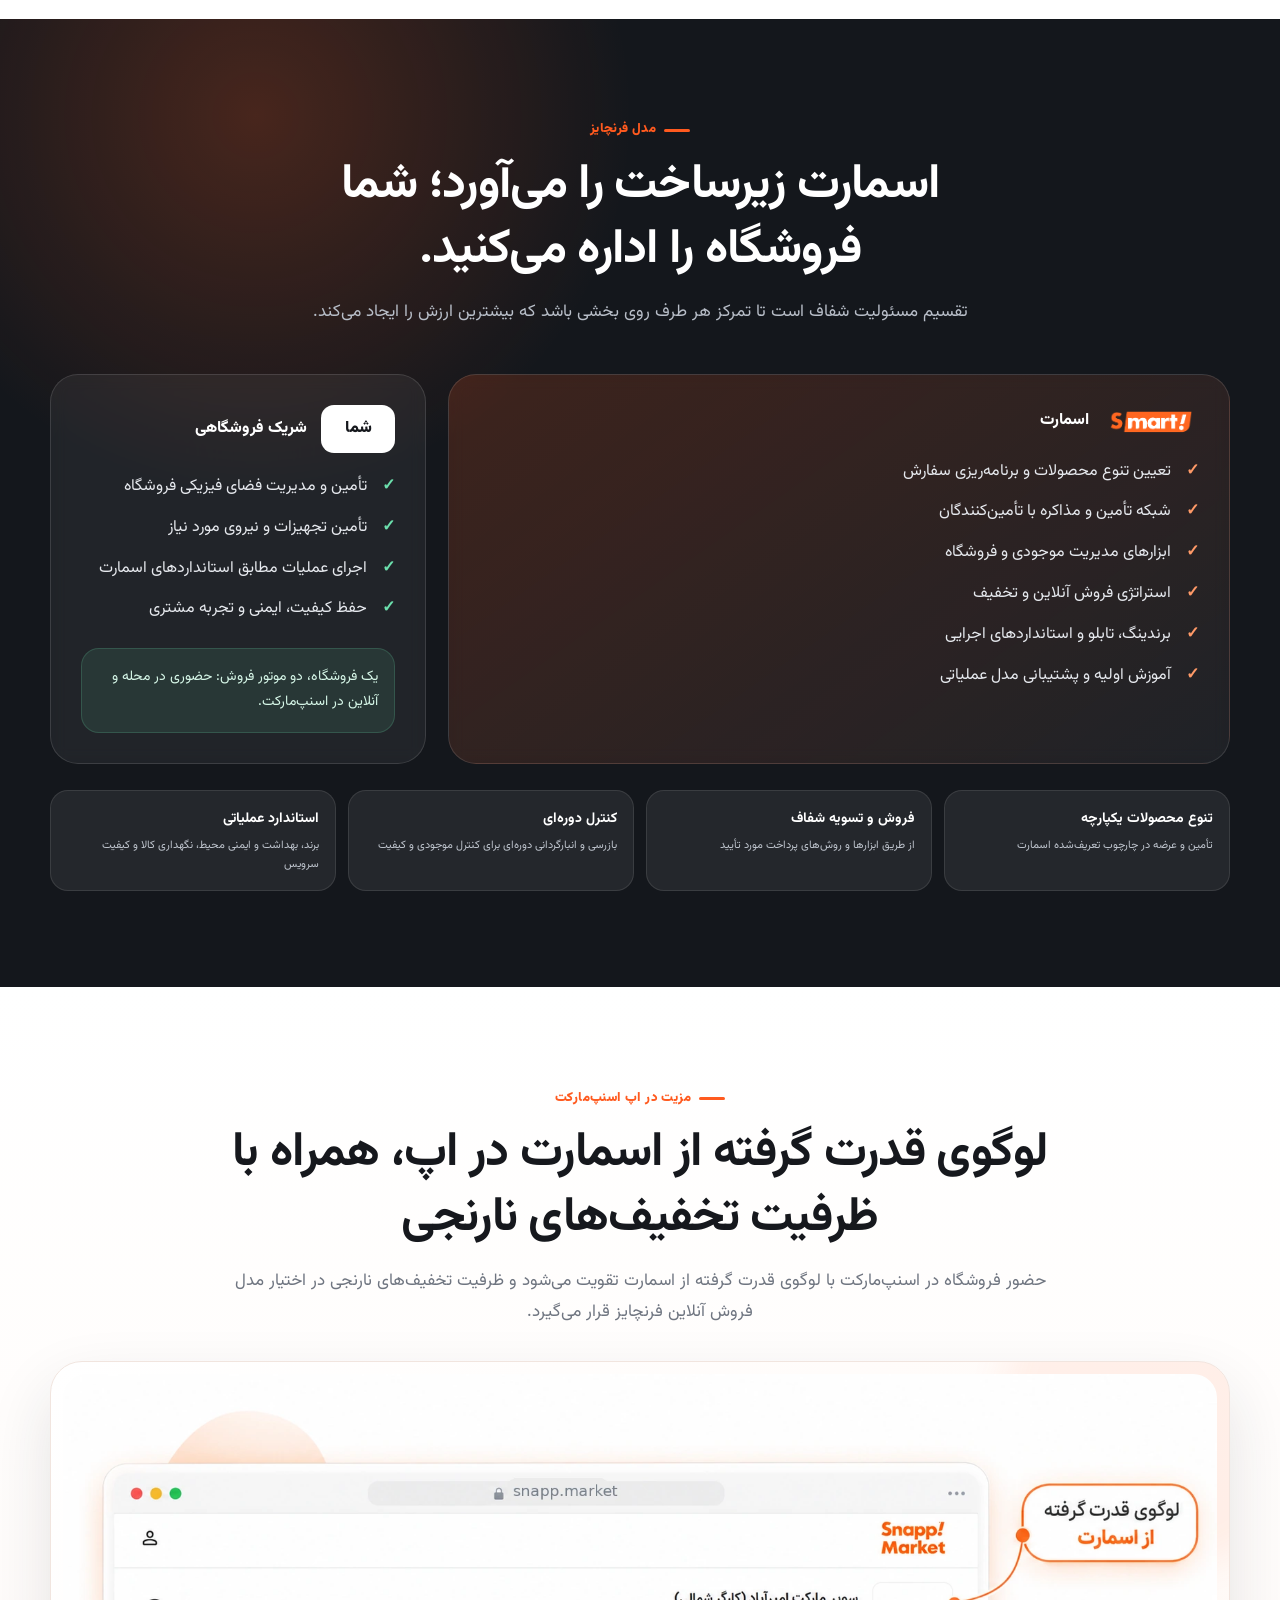
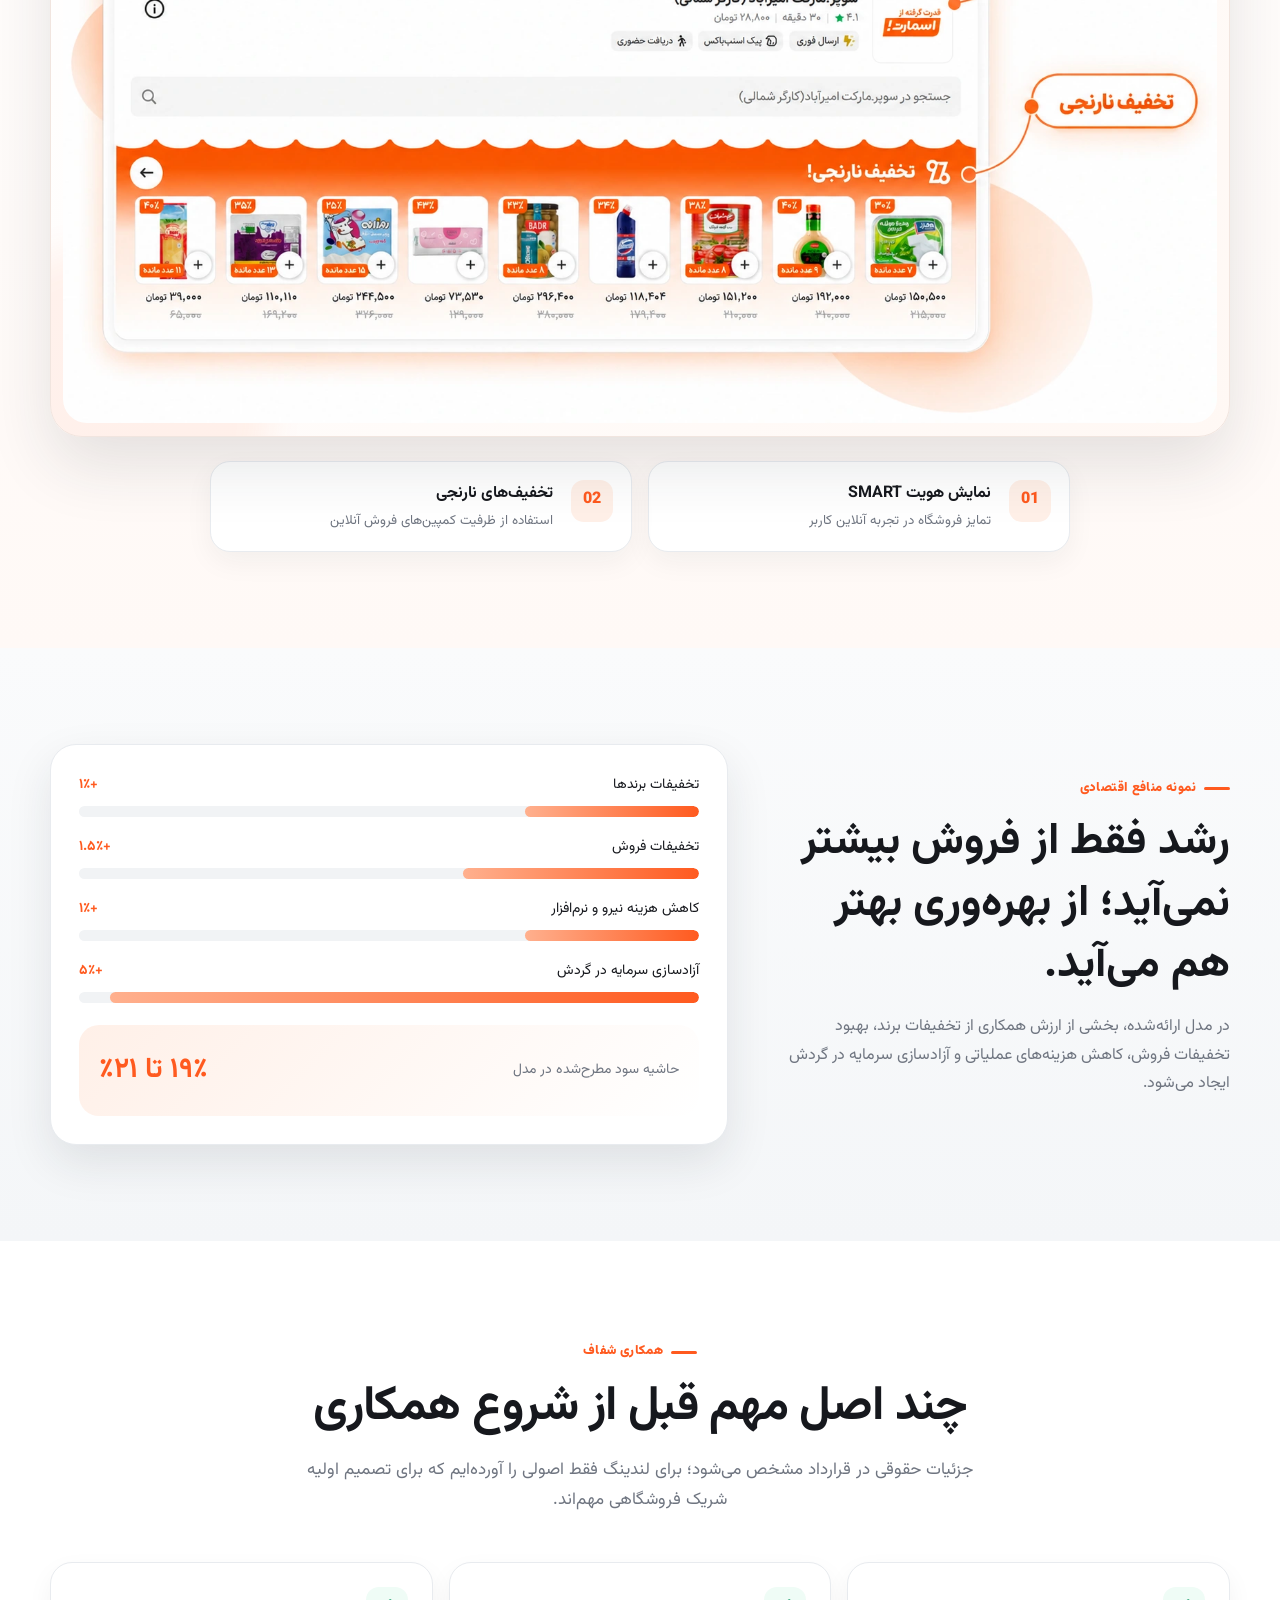
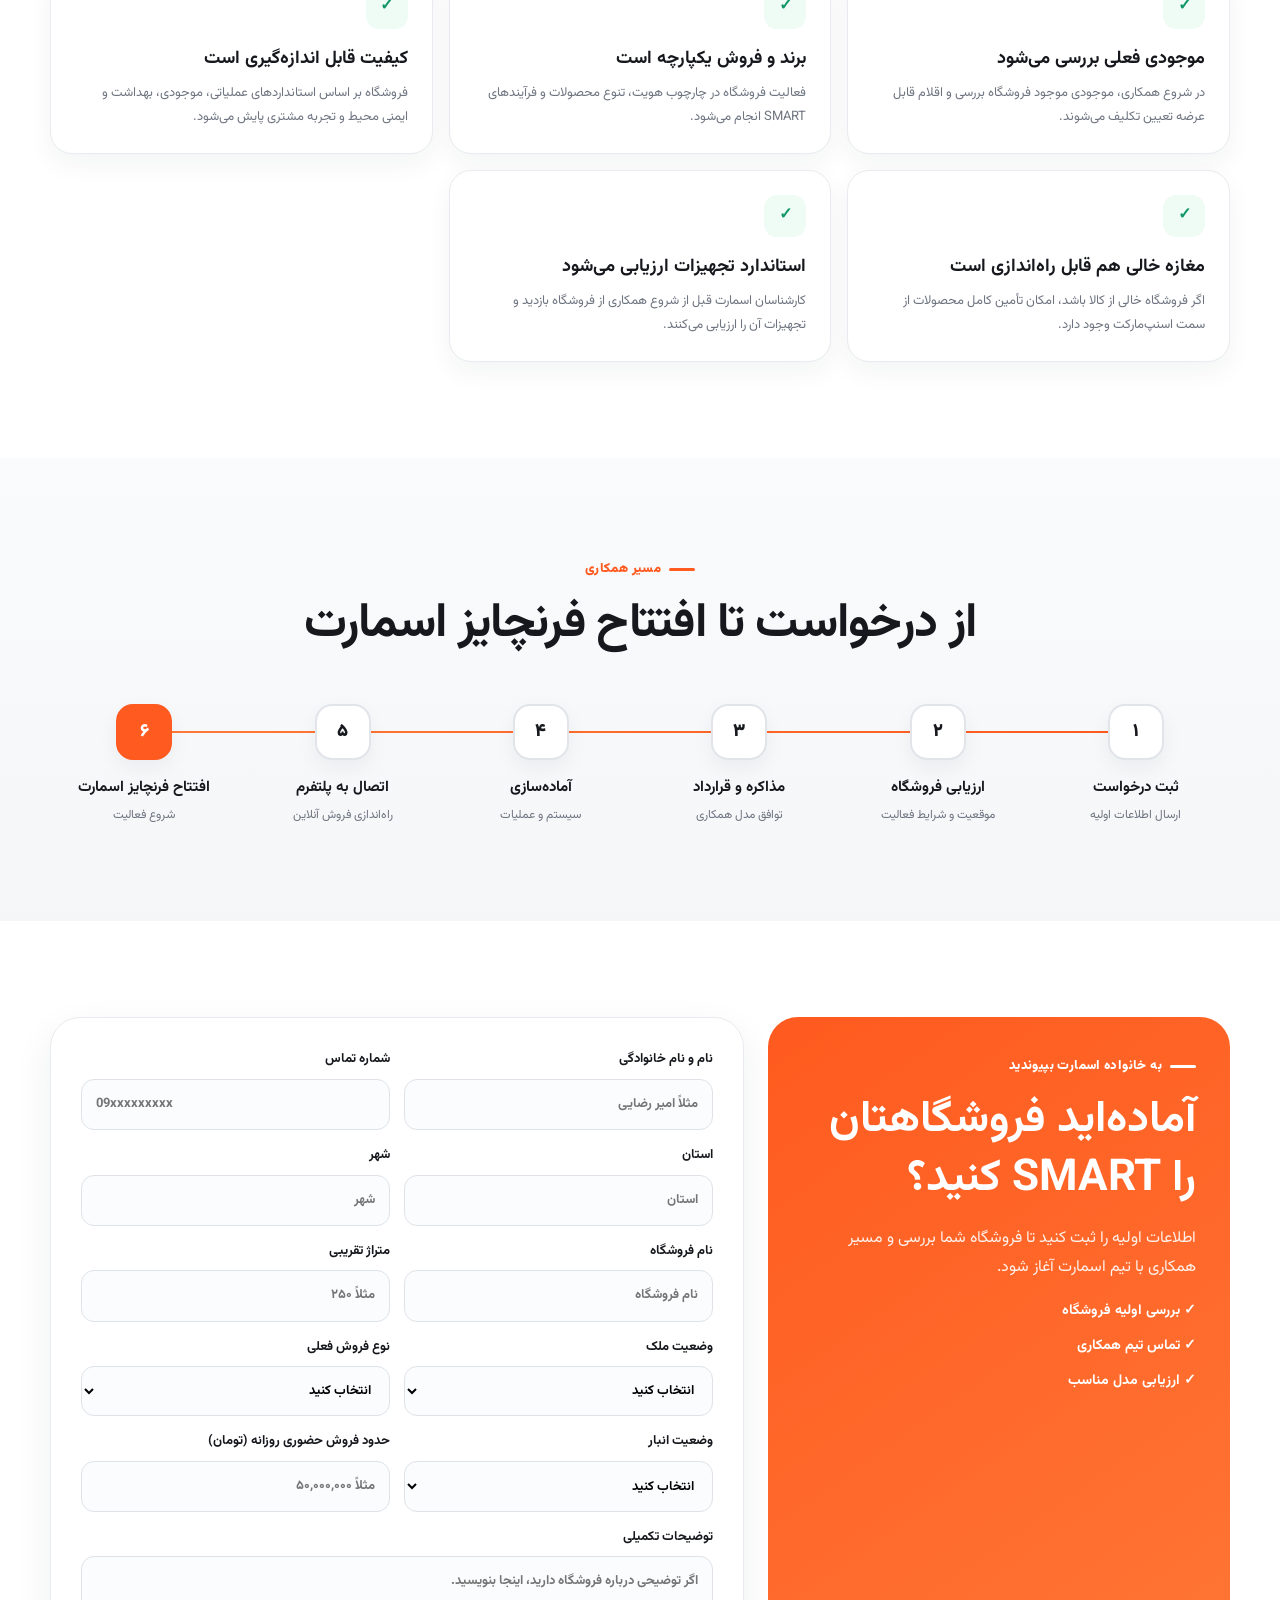
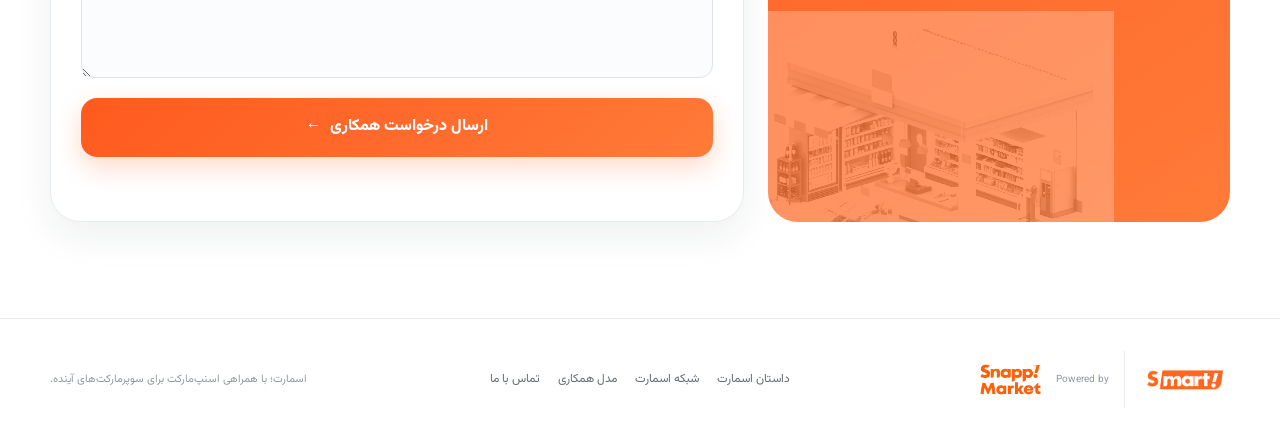
==== commit b0045686: "Update index.html" ====
--- a/index.html
+++ b/index.html
@@ -237,7 +237,7 @@
           <div class="eyebrow">نمونه منافع اقتصادی</div>
           <h2>رشد فقط از فروش بیشتر نمی‌آید؛ از بهره‌وری بهتر هم می‌آید.</h2>
           <p>در مدل ارائه‌شده، بخشی از ارزش همکاری از تخفیفات برند، بهبود تخفیفات فروش، کاهش هزینه‌های عملیاتی و آزادسازی سرمایه در گردش ایجاد می‌شود.</p>
-          <p class="disclaimer">این اعداد نمونه سناریوی Business Plan هستند و تضمین عملکرد هر فروشگاه محسوب نمی‌شوند.</p>
+
         </div>
         <div class="finance-card reveal delay-1">
           <div class="bar-item"><div class="bar-label"><span>تخفیفات برندها</span><strong>+۱٪</strong></div><div class="bar"><i style="--w:28%"></i></div></div>
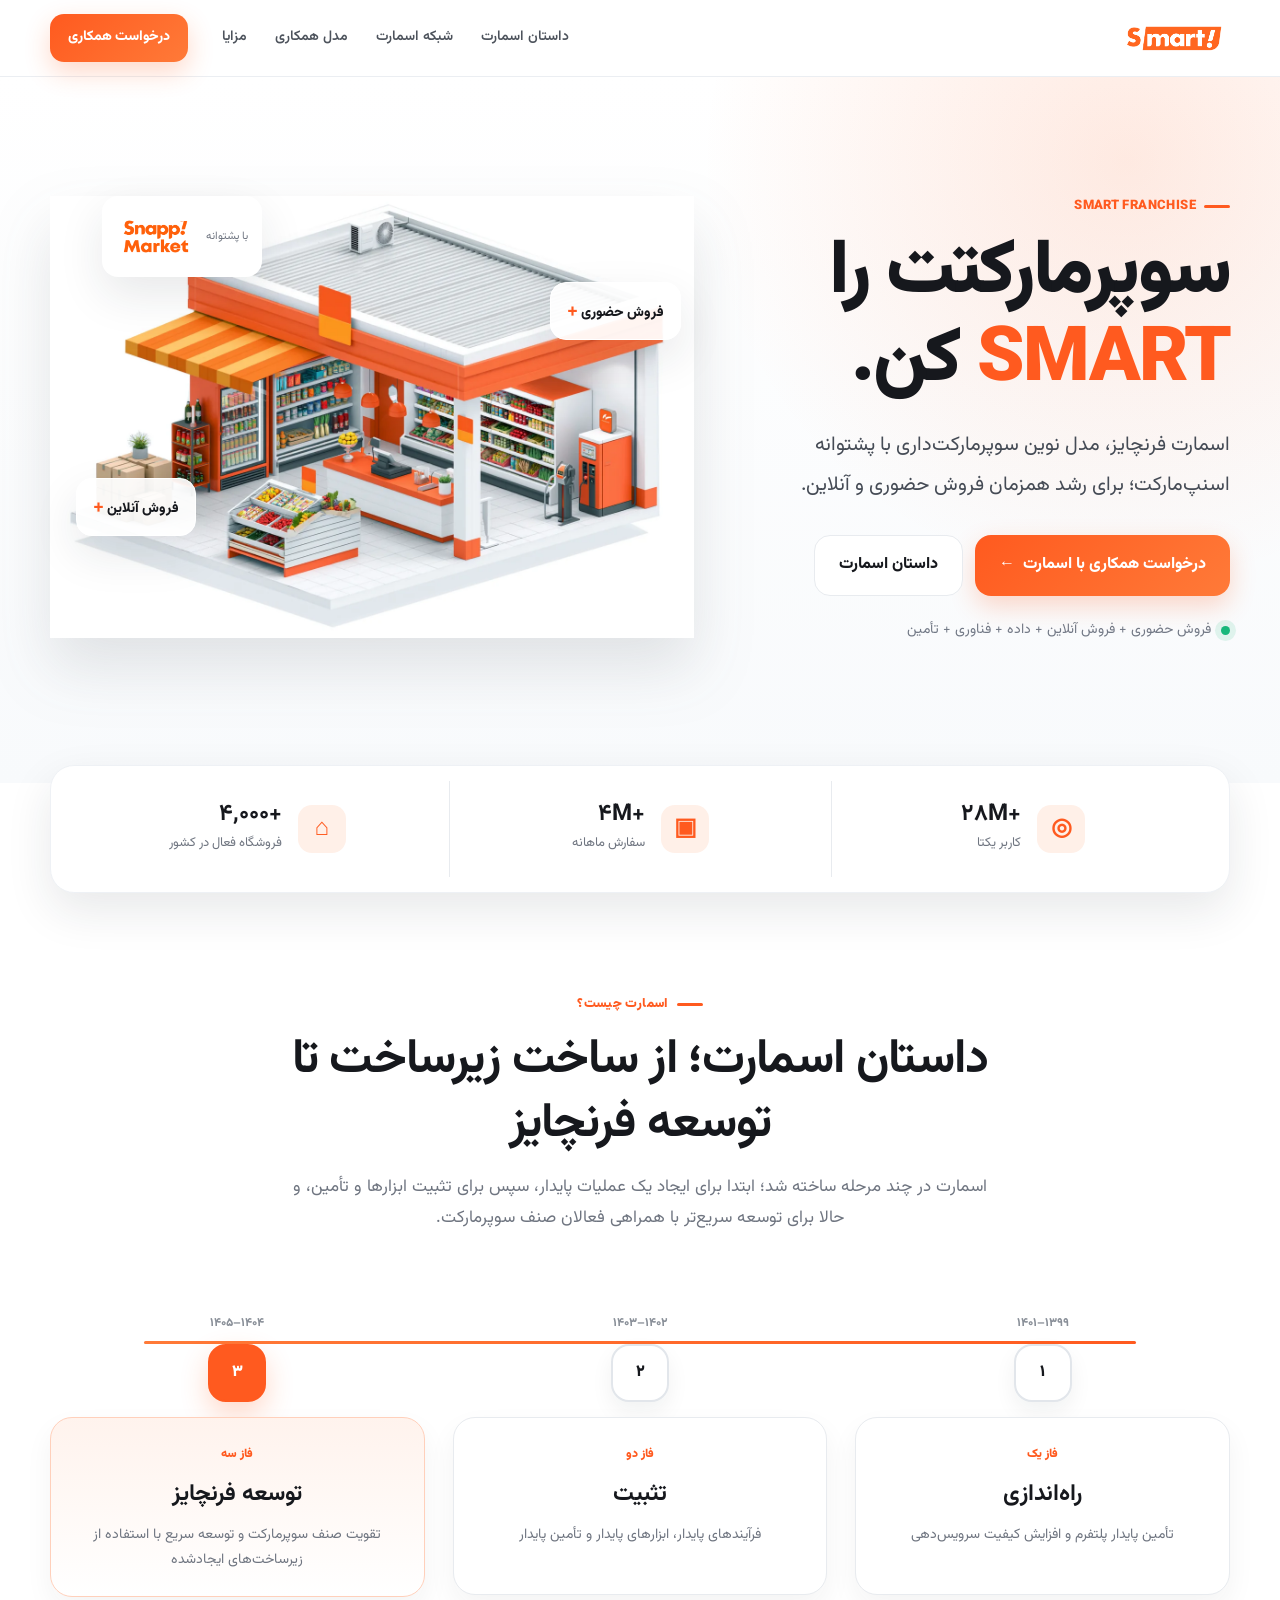
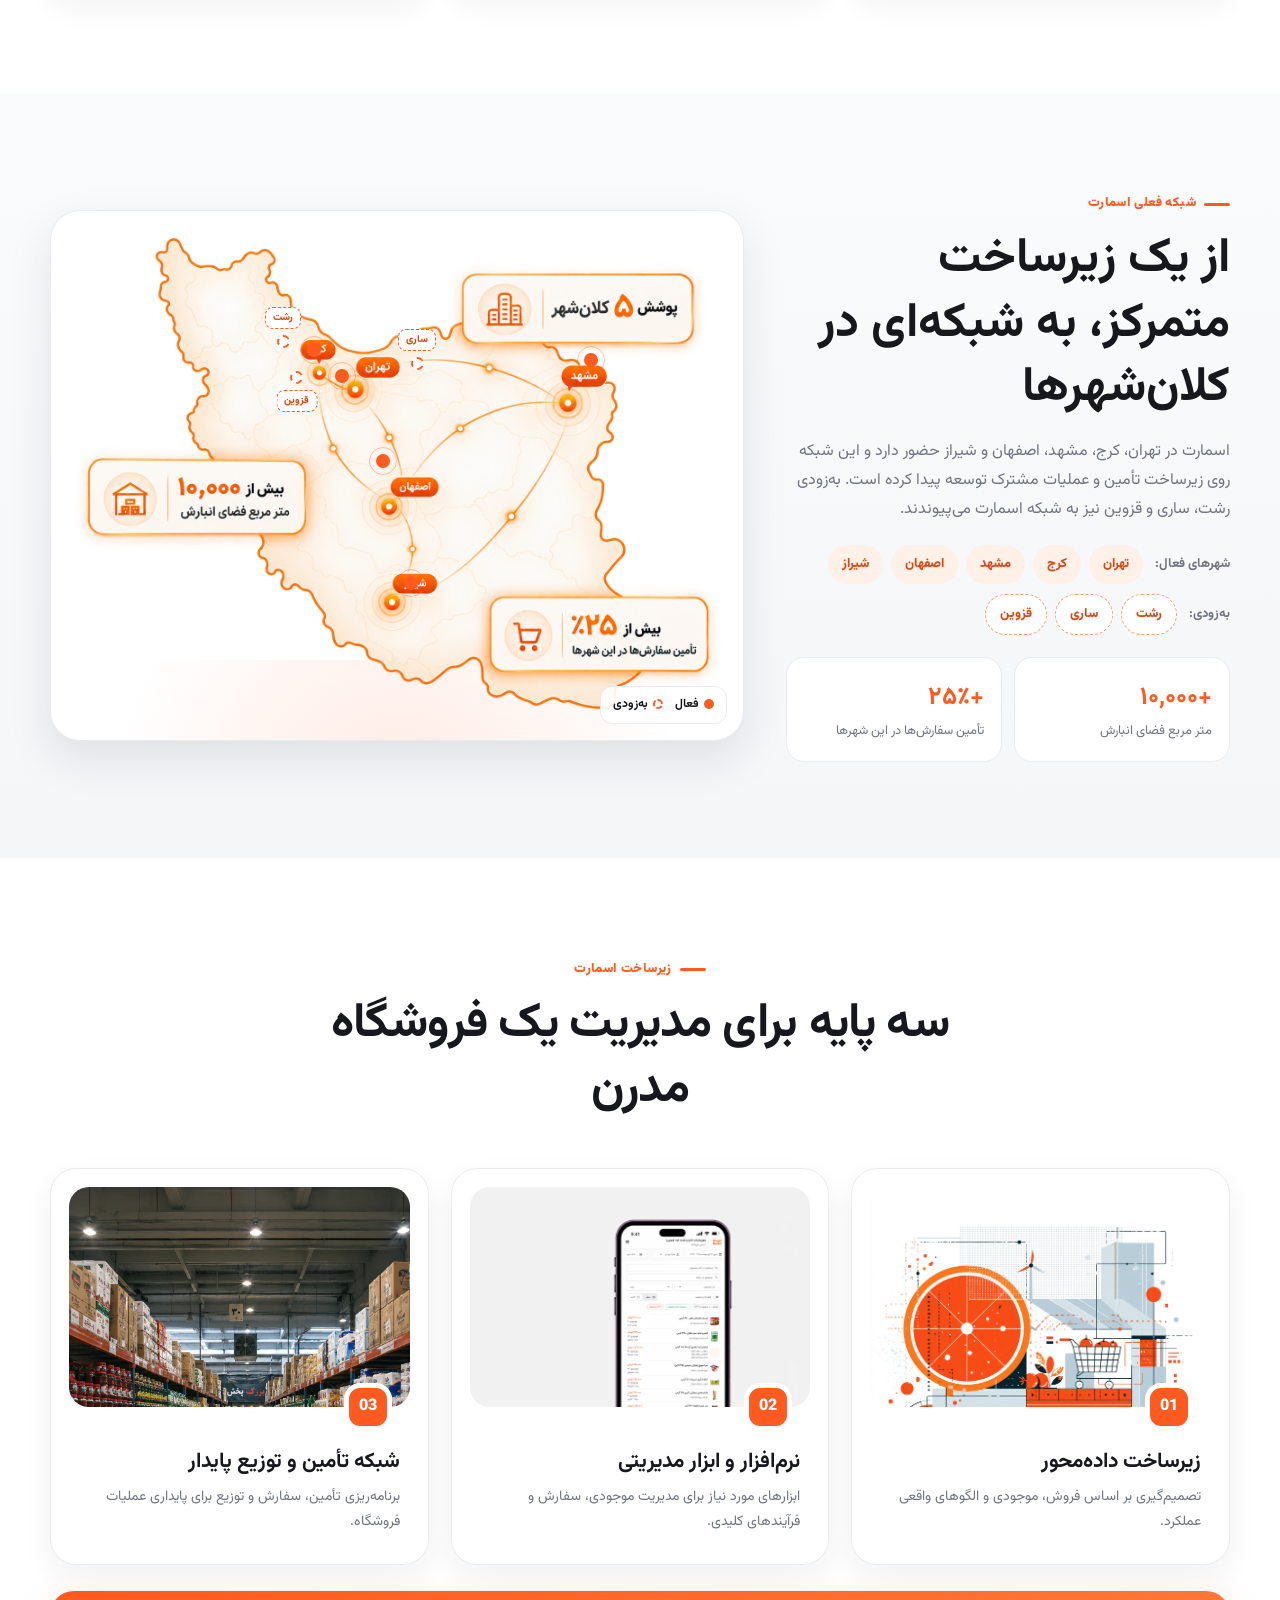
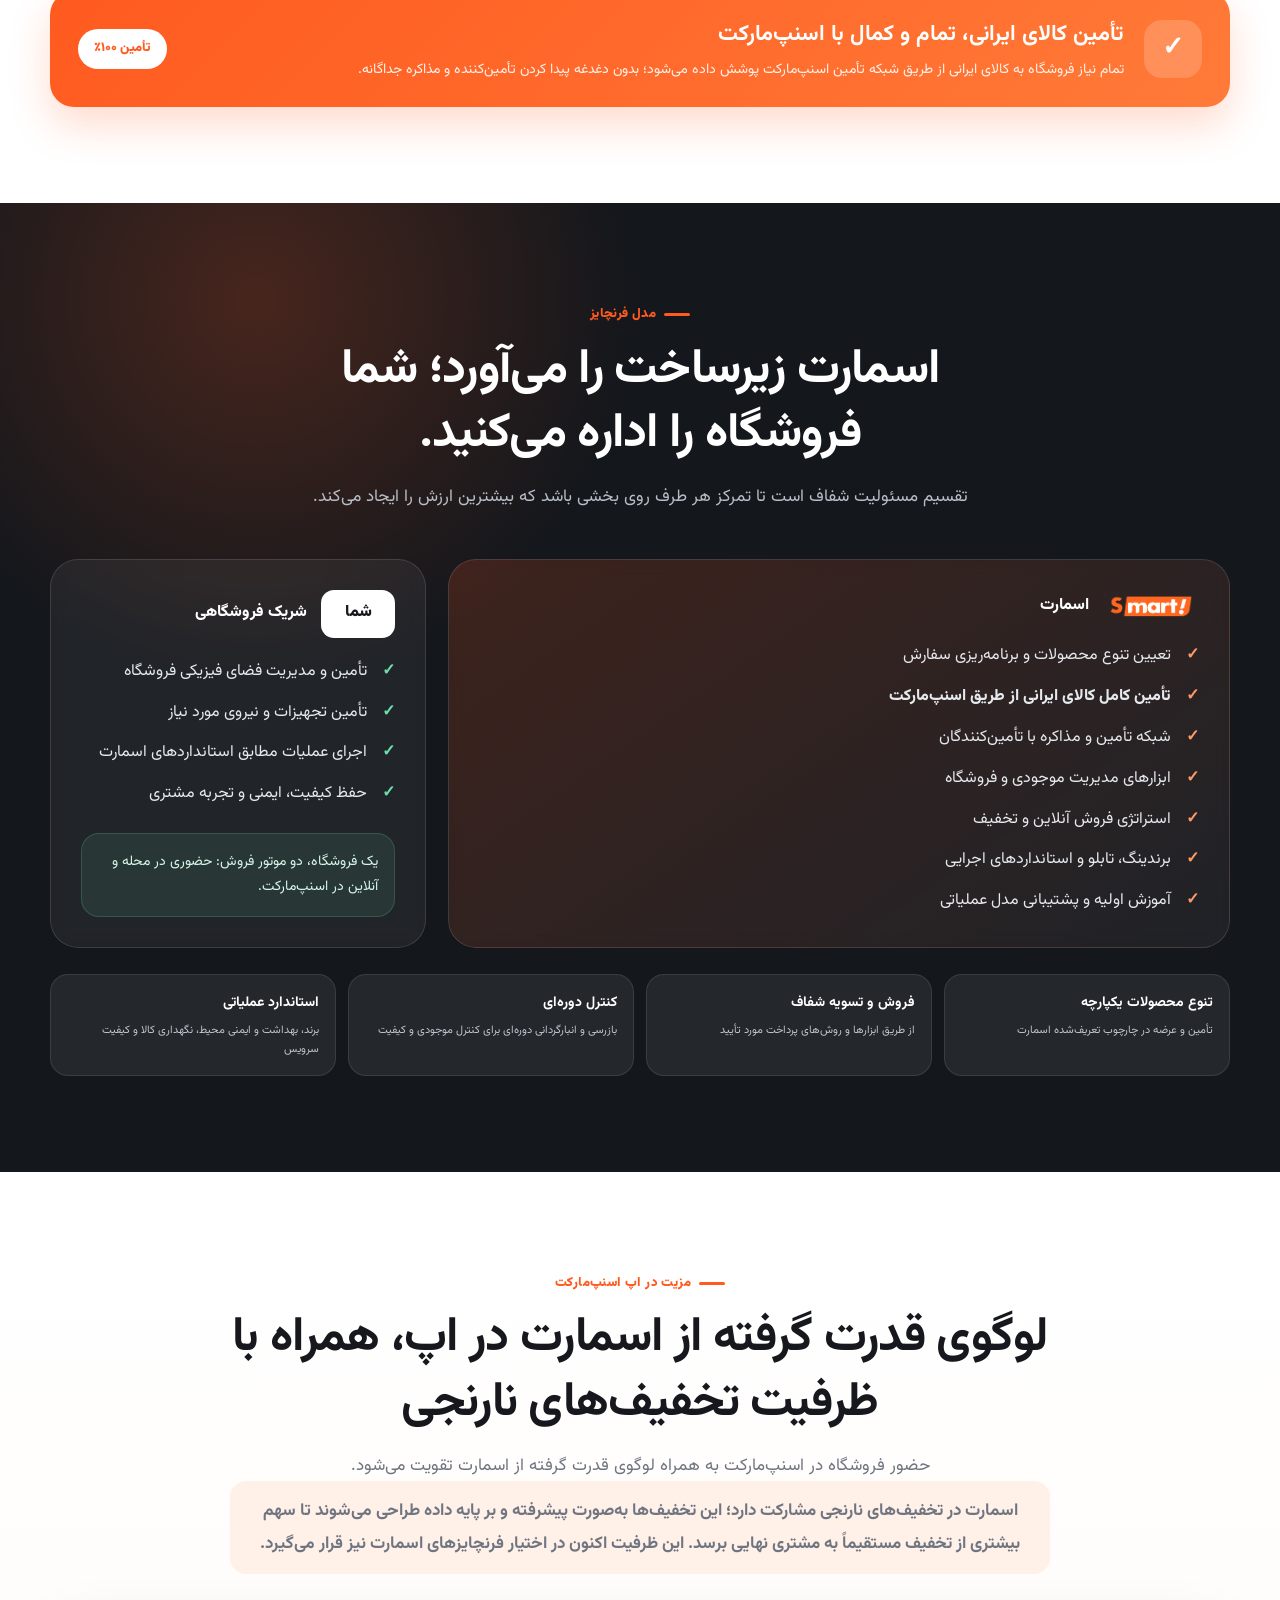
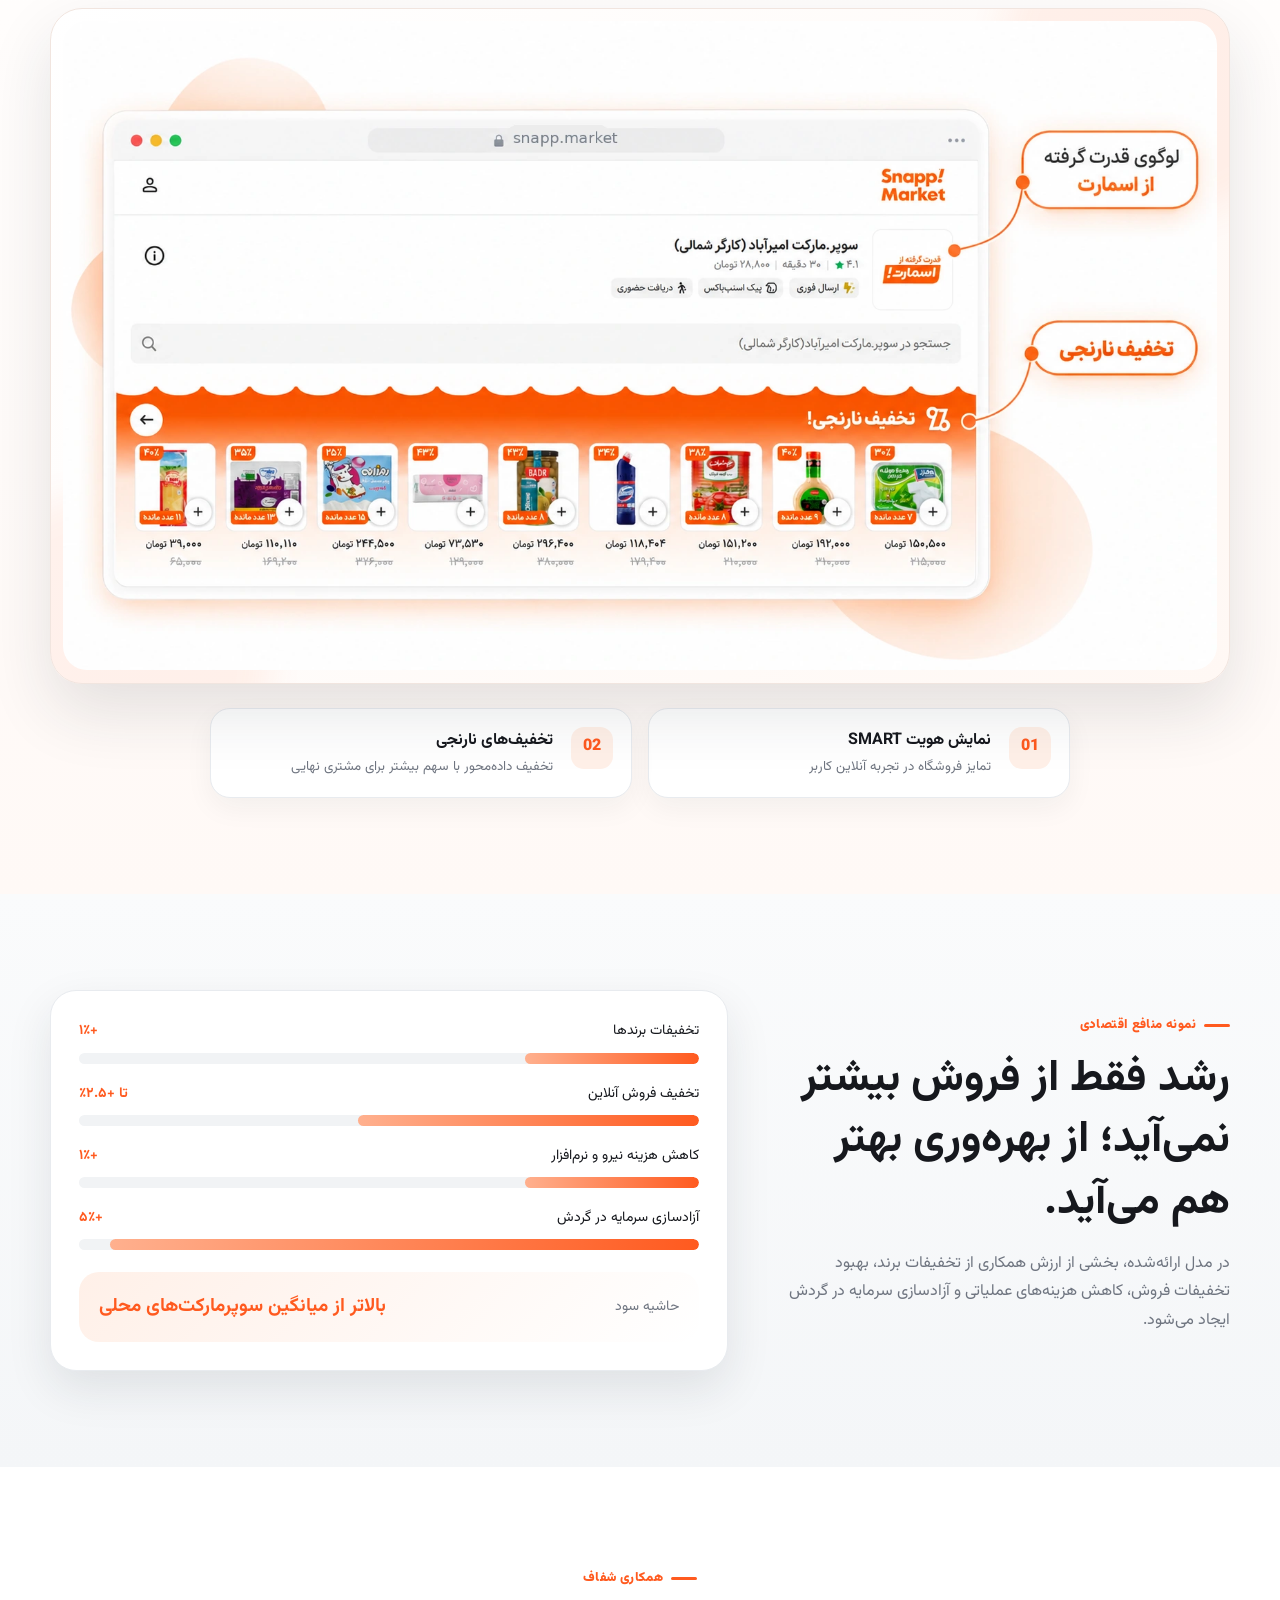
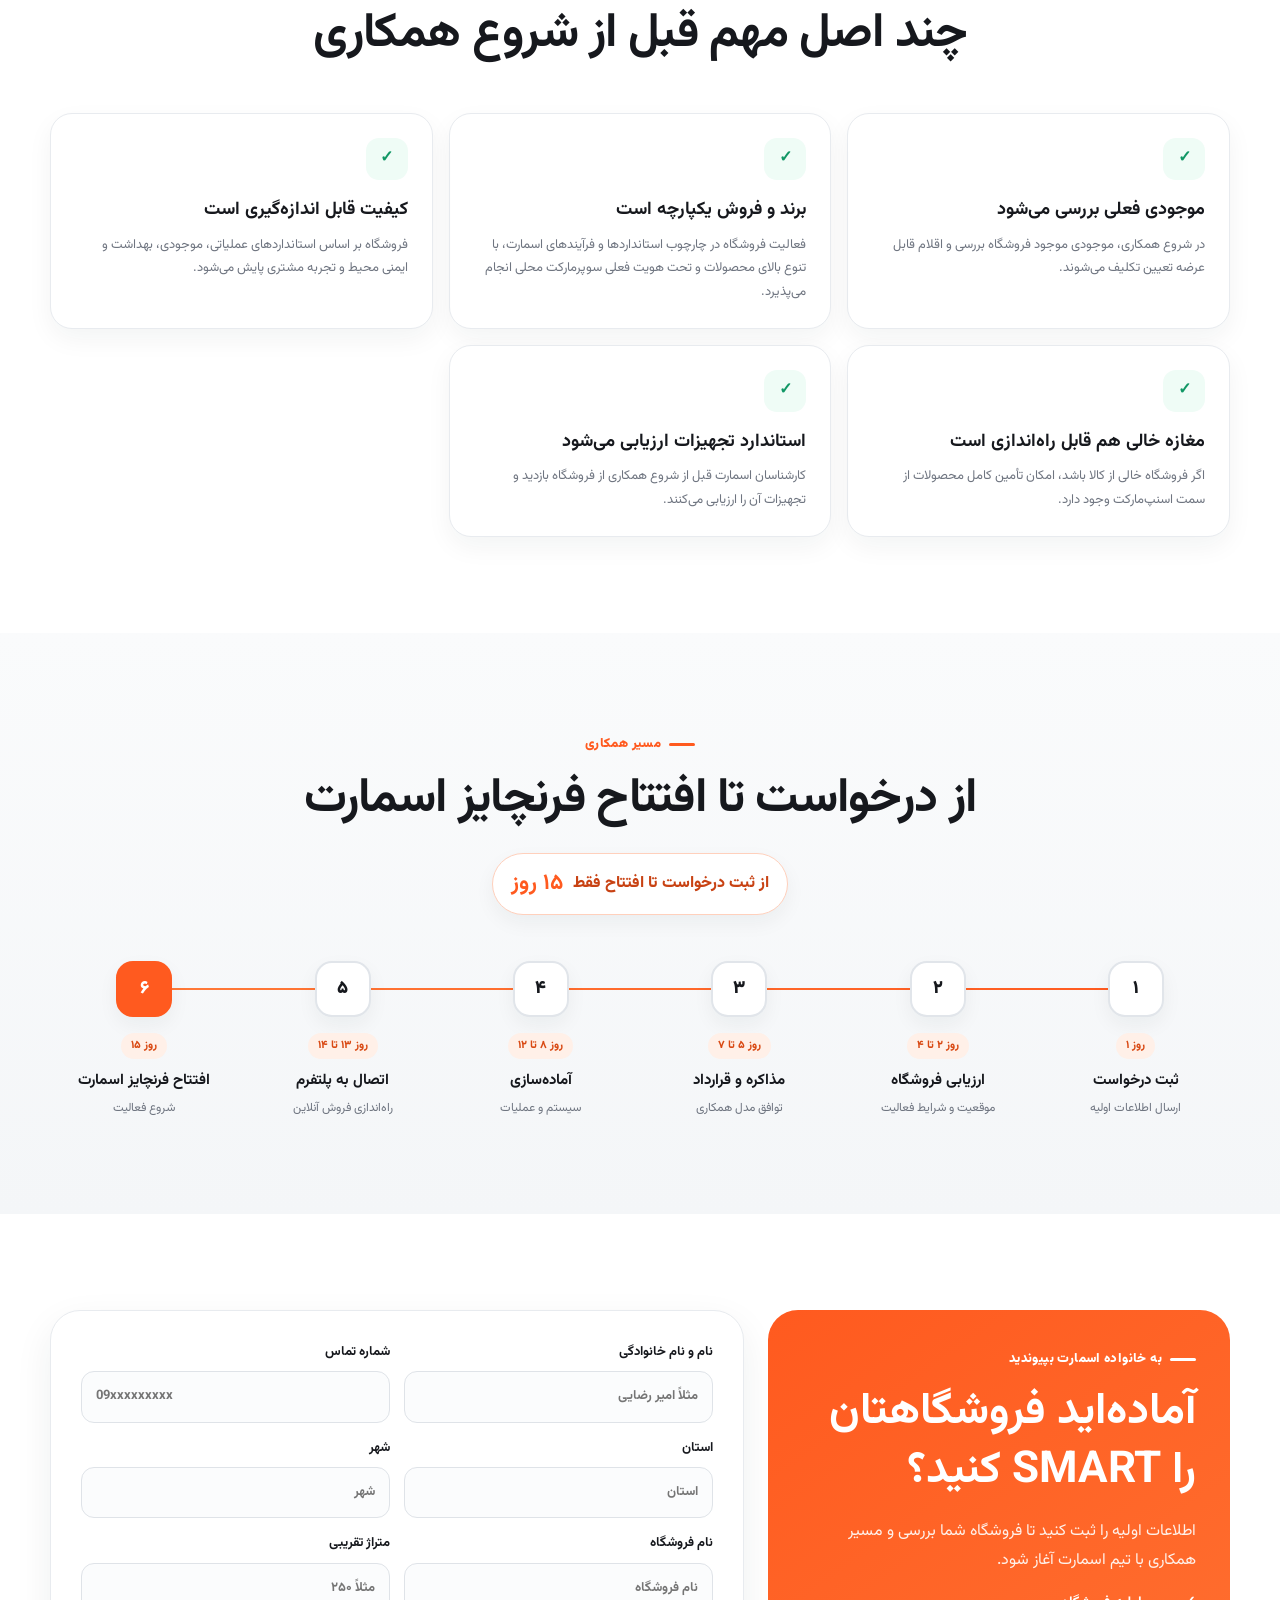
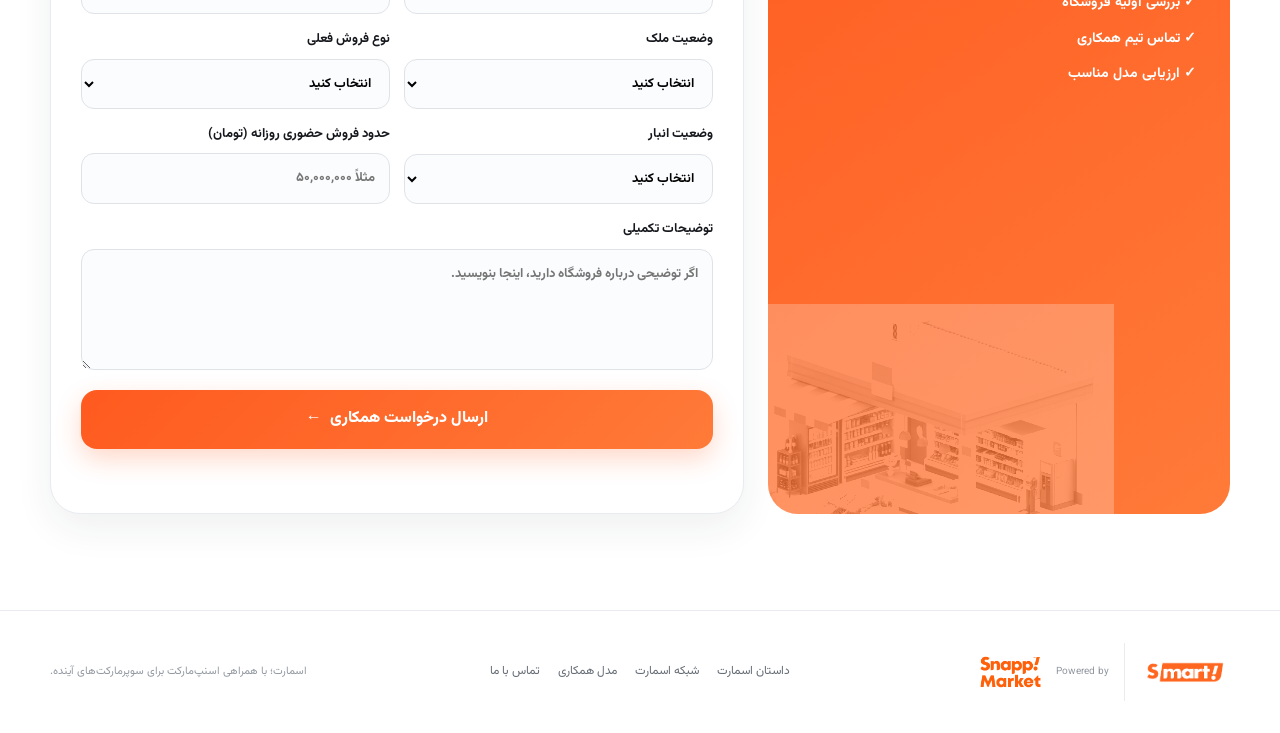
==== commit 167abd51: "Update index.html" ====
--- a/index.html
+++ b/index.html
@@ -11,6 +11,38 @@
   <link rel="preconnect" href="https://fonts.gstatic.com" crossorigin>
   <link href="https://fonts.googleapis.com/css2?family=Vazirmatn:wght@400;500;600;700;800;900&display=swap" rel="stylesheet">
   <link rel="stylesheet" href="style.css" />
+  <style>
+    html,body{overflow-x:clip}
+    /* --- Update: upcoming cities --- */
+    .city-groups{display:grid;gap:10px;margin:20px 0 22px}
+    .city-groups .city-list{margin:0;align-items:center}
+    .city-groups .city-label{background:none!important;padding:0 0 0 4px!important;color:var(--muted)!important;font-weight:700!important}
+    .city-list span.soon{background:#fff;border:1px dashed #ff9b70;color:#d94913}
+    .map-pulse.soon{background:#fff;border:2px dashed var(--orange);box-shadow:none;animation:none;width:13px;height:13px}
+    .map-pulse.soon:after{display:none}
+    .p-rasht{left:32.6%;top:23.6%}.p-sari{left:52%;top:27.6%}.p-qazvin{left:34.6%;top:30.4%}
+    .map-pulse.soon:before{content:attr(data-name);position:absolute;bottom:17px;left:50%;transform:translateX(-50%);white-space:nowrap;background:#fff;border:1px dashed var(--orange);color:#d94913;border-radius:8px;padding:1px 7px;font-size:10px;font-weight:800;font-style:normal}
+    .map-pulse.p-qazvin:before{bottom:auto;top:17px}
+    .map-legend{position:absolute;z-index:3;bottom:16px;right:16px;display:flex;gap:12px;background:rgba(255,255,255,.92);border:1px solid var(--line);border-radius:12px;padding:7px 12px;font-size:12px;font-weight:700}
+    .map-legend i{display:inline-block;width:10px;height:10px;border-radius:50%;background:var(--orange);margin-left:5px;vertical-align:middle}
+    .map-legend i.soon{background:#fff;border:2px dashed var(--orange)}
+    /* --- Update: Iranian goods supply banner --- */
+    .supply-banner{margin-top:26px;display:flex;align-items:center;gap:20px;padding:24px 28px;border-radius:24px;background:linear-gradient(135deg,#ff5a1f,#ff7a38);color:#fff;box-shadow:0 18px 40px rgba(255,90,31,.22)}
+    .supply-banner .sb-icon{flex:0 0 58px;height:58px;border-radius:18px;background:rgba(255,255,255,.18);display:grid;place-items:center;font-size:26px;font-weight:900}
+    .supply-banner h3{margin:0 0 4px;font-size:22px}
+    .supply-banner p{margin:0;color:#fff1ea;font-size:14px}
+    .supply-banner .sb-tag{margin-right:auto;white-space:nowrap;background:#fff;color:var(--orange);border-radius:999px;padding:8px 16px;font-weight:900;font-size:13px}
+    .role-panel li.key-item{font-weight:800}
+    /* --- Update: orange discounts note --- */
+    .orange-note{max-width:820px;margin:14px auto 0;padding:14px 18px;border-radius:16px;background:var(--orange-soft);color:#b8400f;font-weight:700;font-size:15px;line-height:1.9}
+    /* --- Update: margin highlight as text --- */
+    .margin-highlight.text-only strong{font-size:19px;line-height:1.6;text-align:left}
+    /* --- Update: timeline with SLA --- */
+    .sla-badge{display:inline-flex;align-items:center;gap:10px;margin-top:6px;padding:10px 18px;border-radius:999px;background:#fff;border:1px solid #ffd0bc;box-shadow:0 8px 20px rgba(28,35,47,.05);font-weight:800;color:#c84213}
+    .sla-badge b{font-size:22px;color:var(--orange)}
+    .step-day{display:inline-block;margin-bottom:8px;padding:3px 10px;border-radius:999px;background:var(--orange-soft);color:#d94913;font-size:11px;font-weight:800}
+    @media (max-width:640px){.supply-banner{flex-direction:column;text-align:center;padding:22px}.supply-banner .sb-tag{margin:0}.map-legend{bottom:10px;right:10px;font-size:11px}.margin-highlight.text-only{flex-direction:column;align-items:flex-start}.margin-highlight.text-only strong{text-align:right}}
+  </style>
 </head>
 <body>
   <header class="site-header" id="top">
@@ -119,7 +151,11 @@
         <div class="network-copy reveal">
           <div class="eyebrow">شبکه فعلی اسمارت</div>
           <h2>از یک زیرساخت متمرکز، به شبکه‌ای در کلان‌شهرها</h2>
-          <p>اسمارت در تهران، کرج، مشهد، اصفهان و شیراز حضور دارد و این شبکه روی زیرساخت تأمین و عملیات مشترک توسعه پیدا کرده است.</p>
+          <p>اسمارت در تهران، کرج، مشهد، اصفهان و شیراز حضور دارد و این شبکه روی زیرساخت تأمین و عملیات مشترک توسعه پیدا کرده است. به‌زودی رشت، ساری و قزوین نیز به شبکه اسمارت می‌پیوندند.</p>
+          <div class="city-groups">
+            <div class="city-list"><span class="city-label">شهرهای فعال:</span><span>تهران</span><span>کرج</span><span>مشهد</span><span>اصفهان</span><span>شیراز</span></div>
+            <div class="city-list"><span class="city-label">به‌زودی:</span><span class="soon">رشت</span><span class="soon">ساری</span><span class="soon">قزوین</span></div>
+          </div>
           <div class="footprint-kpis">
             <div><strong>+۱۰,۰۰۰</strong><span>متر مربع فضای انبارش</span></div>
             <div><strong>+۲۵٪</strong><span>تأمین سفارش‌ها در این شهرها</span></div>
@@ -132,6 +168,10 @@
           <i class="map-pulse p-mashhad"></i>
           <i class="map-pulse p-isfahan"></i>
           <i class="map-pulse p-shiraz"></i>
+          <i class="map-pulse soon p-rasht" data-name="رشت" title="رشت (به‌زودی)"></i>
+          <i class="map-pulse soon p-sari" data-name="ساری" title="ساری (به‌زودی)"></i>
+          <i class="map-pulse soon p-qazvin" data-name="قزوین" title="قزوین (به‌زودی)"></i>
+          <div class="map-legend"><span><i></i>فعال</span><span><i class="soon"></i>به‌زودی</span></div>
         </div>
       </div>
     </section>
@@ -163,6 +203,14 @@
             <p>برنامه‌ریزی تأمین، سفارش و توزیع برای پایداری عملیات فروشگاه.</p>
           </article>
         </div>
+        <div class="supply-banner reveal">
+          <div class="sb-icon">✓</div>
+          <div>
+            <h3>تأمین کالای ایرانی، تمام و کمال با اسنپ‌مارکت</h3>
+            <p>تمام نیاز فروشگاه به کالای ایرانی از طریق شبکه تأمین اسنپ‌مارکت پوشش داده می‌شود؛ بدون دغدغه پیدا کردن تأمین‌کننده و مذاکره جداگانه.</p>
+          </div>
+          <span class="sb-tag">تأمین ۱۰۰٪</span>
+        </div>
       </div>
     </section>
 
@@ -179,6 +227,7 @@
             <div class="role-head"><img src="smart-logo.png" alt="Smart" /><span>اسمارت</span></div>
             <ul>
               <li>تعیین تنوع محصولات و برنامه‌ریزی سفارش</li>
+              <li class="key-item">تأمین کامل کالای ایرانی از طریق اسنپ‌مارکت</li>
               <li>شبکه تأمین و مذاکره با تأمین‌کنندگان</li>
               <li>ابزارهای مدیریت موجودی و فروشگاه</li>
               <li>استراتژی فروش آنلاین و تخفیف</li>
@@ -213,7 +262,8 @@
         <div class="section-heading centered reveal app-benefit-heading">
           <div class="eyebrow">مزیت در اپ اسنپ‌مارکت</div>
           <h2>لوگوی قدرت گرفته از اسمارت در اپ، همراه با ظرفیت تخفیف‌های نارنجی</h2>
-          <p>حضور فروشگاه در اسنپ‌مارکت با لوگوی قدرت گرفته از اسمارت تقویت می‌شود و ظرفیت تخفیف‌های نارنجی در اختیار مدل فروش آنلاین فرنچایز قرار می‌گیرد.</p>
+          <p>حضور فروشگاه در اسنپ‌مارکت به همراه لوگوی قدرت گرفته از اسمارت تقویت می‌شود.</p>
+          <p class="orange-note">اسمارت در تخفیف‌های نارنجی مشارکت دارد؛ این تخفیف‌ها به‌صورت پیشرفته و بر پایه داده طراحی می‌شوند تا سهم بیشتری از تخفیف مستقیماً به مشتری نهایی برسد. این ظرفیت اکنون در اختیار فرنچایزهای اسمارت نیز قرار می‌گیرد.</p>
         </div>
 
         <div class="app-showcase-card reveal delay-1">
@@ -225,7 +275,7 @@
 
         <div class="app-benefit-list app-benefit-list-wide reveal delay-2">
           <div><span>01</span><b>نمایش هویت SMART</b><small>تمایز فروشگاه در تجربه آنلاین کاربر</small></div>
-          <div><span>02</span><b>تخفیف‌های نارنجی</b><small>استفاده از ظرفیت کمپین‌های فروش آنلاین</small></div>
+          <div><span>02</span><b>تخفیف‌های نارنجی</b><small>تخفیف داده‌محور با سهم بیشتر برای مشتری نهایی</small></div>
         </div>
       </div>
     </section>
@@ -241,10 +291,10 @@
         </div>
         <div class="finance-card reveal delay-1">
           <div class="bar-item"><div class="bar-label"><span>تخفیفات برندها</span><strong>+۱٪</strong></div><div class="bar"><i style="--w:28%"></i></div></div>
-          <div class="bar-item"><div class="bar-label"><span>تخفیفات فروش</span><strong>+۱.۵٪</strong></div><div class="bar"><i style="--w:38%"></i></div></div>
+          <div class="bar-item"><div class="bar-label"><span>تخفیف فروش آنلاین</span><strong>تا +۲.۵٪</strong></div><div class="bar"><i style="--w:55%"></i></div></div>
           <div class="bar-item"><div class="bar-label"><span>کاهش هزینه نیرو و نرم‌افزار</span><strong>+۱٪</strong></div><div class="bar"><i style="--w:28%"></i></div></div>
           <div class="bar-item"><div class="bar-label"><span>آزادسازی سرمایه در گردش</span><strong>+۵٪</strong></div><div class="bar"><i style="--w:95%"></i></div></div>
-          <div class="margin-highlight"><span>حاشیه سود مطرح‌شده در مدل</span><strong>۱۹٪ تا ۲۱٪</strong></div>
+          <div class="margin-highlight text-only"><span>حاشیه سود</span><strong>بالاتر از میانگین سوپرمارکت‌های محلی</strong></div>
         </div>
       </div>
     </section>
@@ -255,11 +305,10 @@
         <div class="section-heading centered reveal">
           <div class="eyebrow">همکاری شفاف</div>
           <h2>چند اصل مهم قبل از شروع همکاری</h2>
-          <p>جزئیات حقوقی در قرارداد مشخص می‌شود؛ برای لندینگ فقط اصولی را آورده‌ایم که برای تصمیم اولیه شریک فروشگاهی مهم‌اند.</p>
         </div>
         <div class="principles-grid">
           <article class="principle-card reveal"><span>✓</span><h3>موجودی فعلی بررسی می‌شود</h3><p>در شروع همکاری، موجودی موجود فروشگاه بررسی و اقلام قابل عرضه تعیین تکلیف می‌شوند.</p></article>
-          <article class="principle-card reveal delay-1"><span>✓</span><h3>برند و فروش یکپارچه است</h3><p>فعالیت فروشگاه در چارچوب هویت، تنوع محصولات و فرآیندهای SMART انجام می‌شود.</p></article>
+          <article class="principle-card reveal delay-1"><span>✓</span><h3>برند و فروش یکپارچه است</h3><p>فعالیت فروشگاه در چارچوب استانداردها و فرآیندهای اسمارت، با تنوع بالای محصولات و تحت هویت فعلی سوپرمارکت محلی انجام می‌پذیرد.</p></article>
           <article class="principle-card reveal delay-2"><span>✓</span><h3>کیفیت قابل اندازه‌گیری است</h3><p>فروشگاه بر اساس استانداردهای عملیاتی، موجودی، بهداشت و ایمنی محیط و تجربه مشتری پایش می‌شود.</p></article>
           <article class="principle-card reveal"><span>✓</span><h3>مغازه خالی هم قابل راه‌اندازی است</h3><p>اگر فروشگاه خالی از کالا باشد، امکان تأمین کامل محصولات از سمت اسنپ‌مارکت وجود دارد.</p></article>
           <article class="principle-card reveal delay-1"><span>✓</span><h3>استاندارد تجهیزات ارزیابی می‌شود</h3><p>کارشناسان اسمارت قبل از شروع همکاری از فروشگاه بازدید و تجهیزات آن را ارزیابی می‌کنند.</p></article>
@@ -273,14 +322,15 @@
         <div class="section-heading centered reveal">
           <div class="eyebrow">مسیر همکاری</div>
           <h2>از درخواست تا افتتاح فرنچایز اسمارت</h2>
+          <div class="sla-badge">از ثبت درخواست تا افتتاح فقط <b>۱۵ روز</b></div>
         </div>
         <div class="timeline">
-          <div class="step reveal"><div class="step-no">۱</div><h3>ثبت درخواست</h3><p>ارسال اطلاعات اولیه</p></div>
-          <div class="step reveal delay-1"><div class="step-no">۲</div><h3>ارزیابی فروشگاه</h3><p>موقعیت و شرایط فعالیت</p></div>
-          <div class="step reveal delay-2"><div class="step-no">۳</div><h3>مذاکره و قرارداد</h3><p>توافق مدل همکاری</p></div>
-          <div class="step reveal"><div class="step-no">۴</div><h3>آماده‌سازی</h3><p>سیستم و عملیات</p></div>
-          <div class="step reveal delay-1"><div class="step-no">۵</div><h3>اتصال به پلتفرم</h3><p>راه‌اندازی فروش آنلاین</p></div>
-          <div class="step reveal delay-2"><div class="step-no active">۶</div><h3>افتتاح فرنچایز اسمارت</h3><p>شروع فعالیت</p></div>
+          <div class="step reveal"><div class="step-no">۱</div><span class="step-day">روز ۱</span><h3>ثبت درخواست</h3><p>ارسال اطلاعات اولیه</p></div>
+          <div class="step reveal delay-1"><div class="step-no">۲</div><span class="step-day">روز ۲ تا ۴</span><h3>ارزیابی فروشگاه</h3><p>موقعیت و شرایط فعالیت</p></div>
+          <div class="step reveal delay-2"><div class="step-no">۳</div><span class="step-day">روز ۵ تا ۷</span><h3>مذاکره و قرارداد</h3><p>توافق مدل همکاری</p></div>
+          <div class="step reveal"><div class="step-no">۴</div><span class="step-day">روز ۸ تا ۱۲</span><h3>آماده‌سازی</h3><p>سیستم و عملیات</p></div>
+          <div class="step reveal delay-1"><div class="step-no">۵</div><span class="step-day">روز ۱۳ تا ۱۴</span><h3>اتصال به پلتفرم</h3><p>راه‌اندازی فروش آنلاین</p></div>
+          <div class="step reveal delay-2"><div class="step-no active">۶</div><span class="step-day">روز ۱۵</span><h3>افتتاح فرنچایز اسمارت</h3><p>شروع فعالیت</p></div>
         </div>
       </div>
     </section>
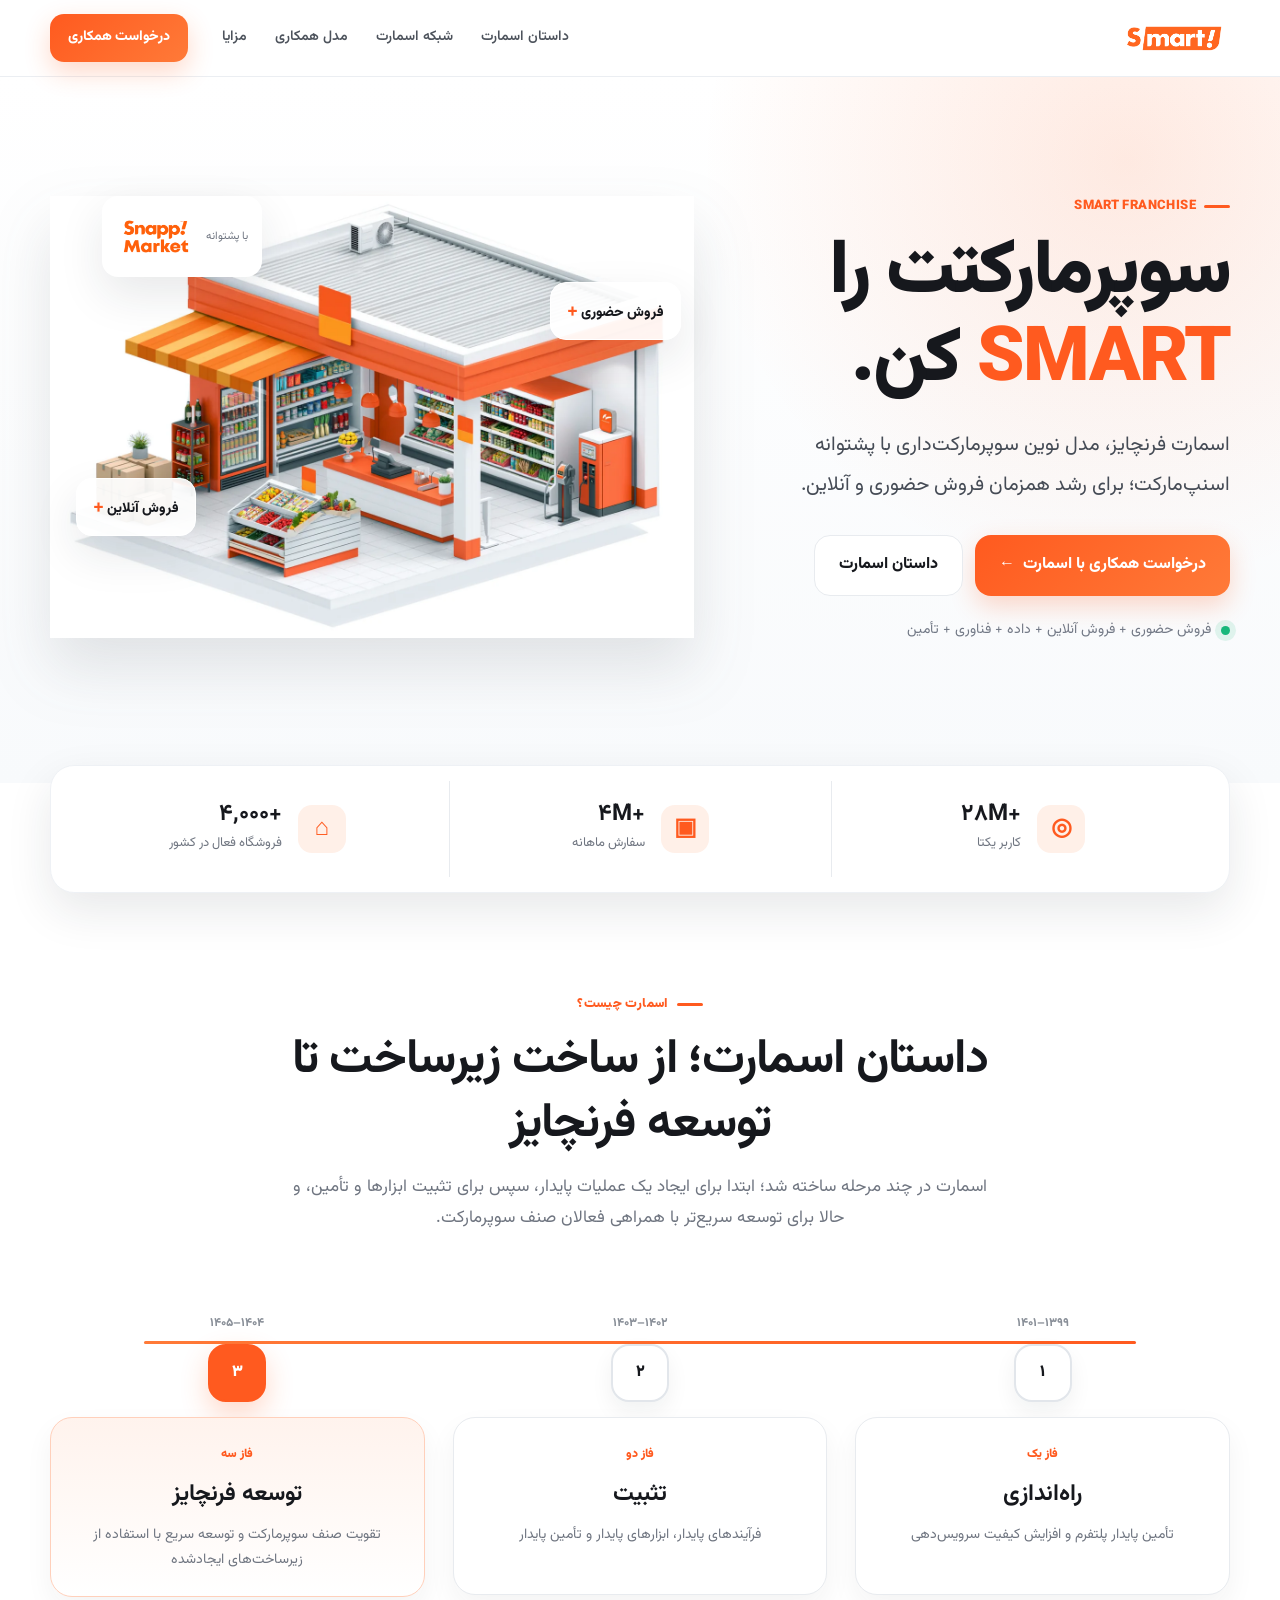
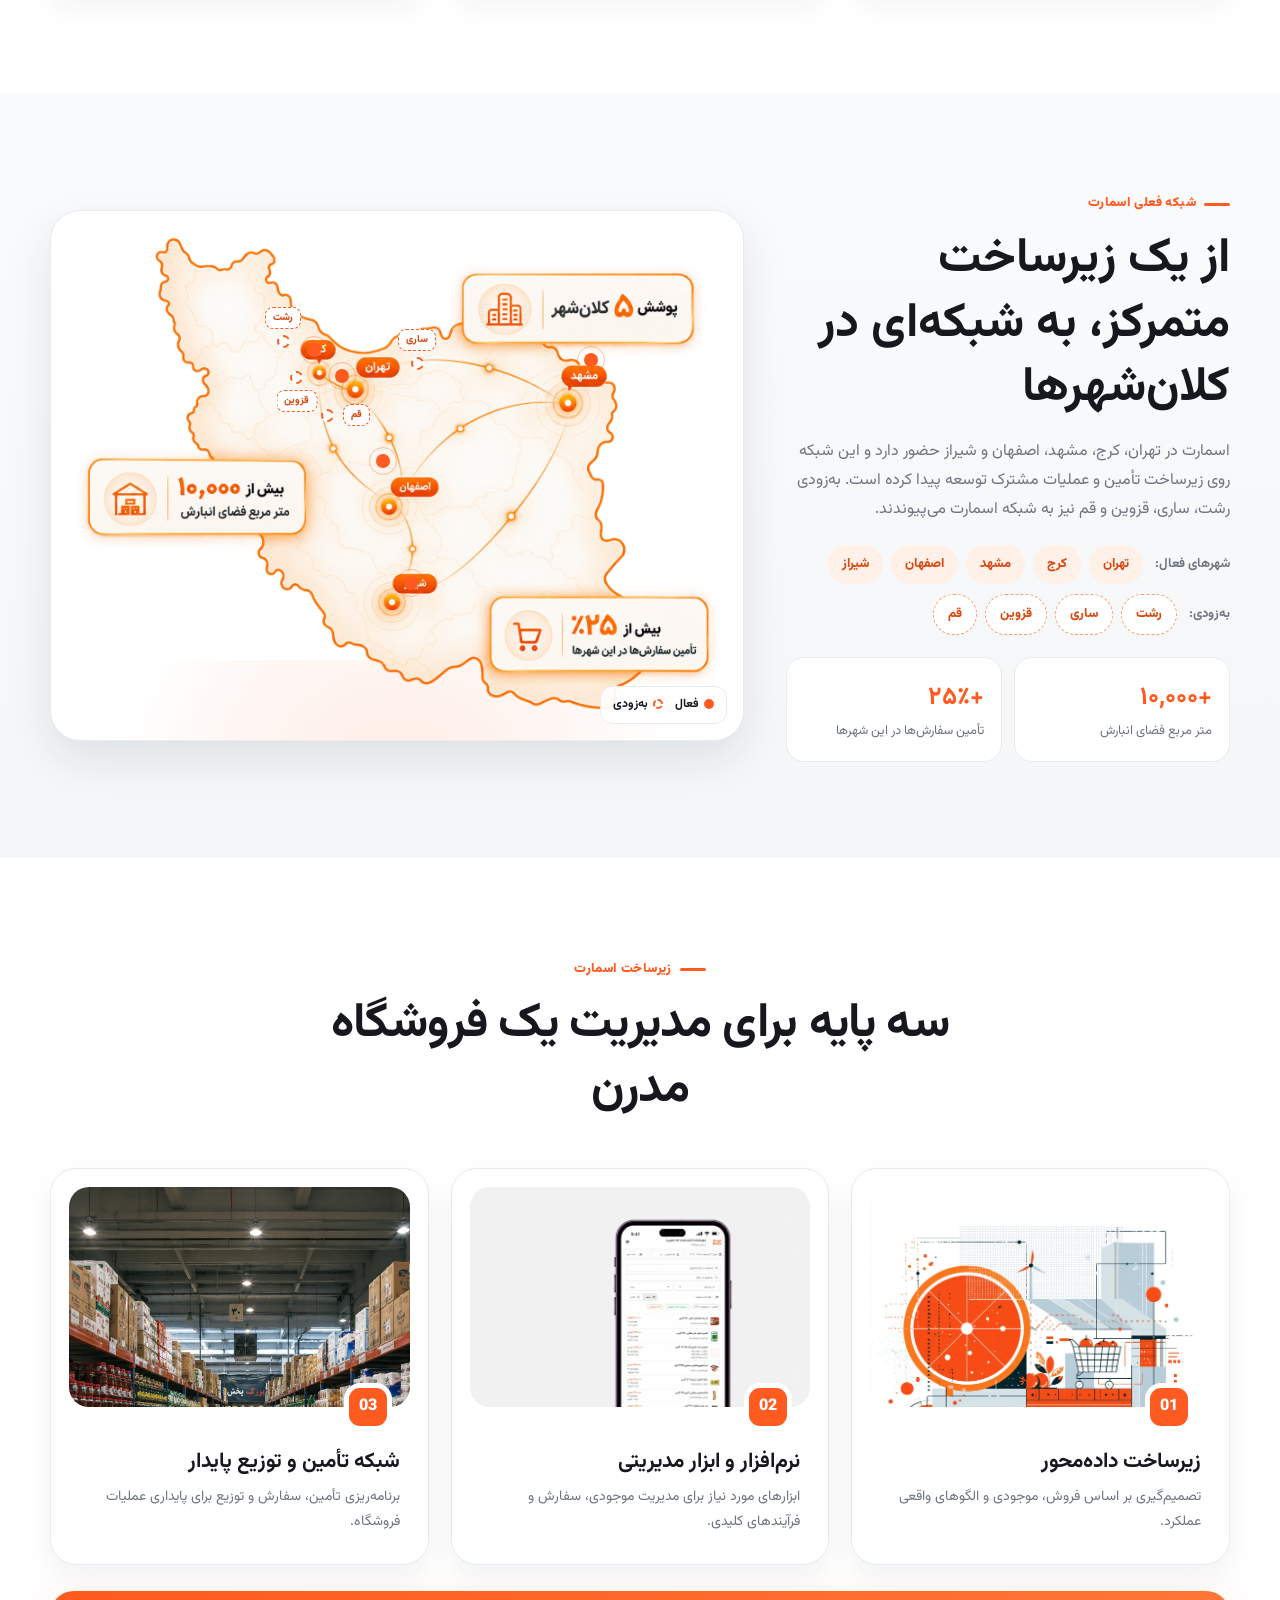
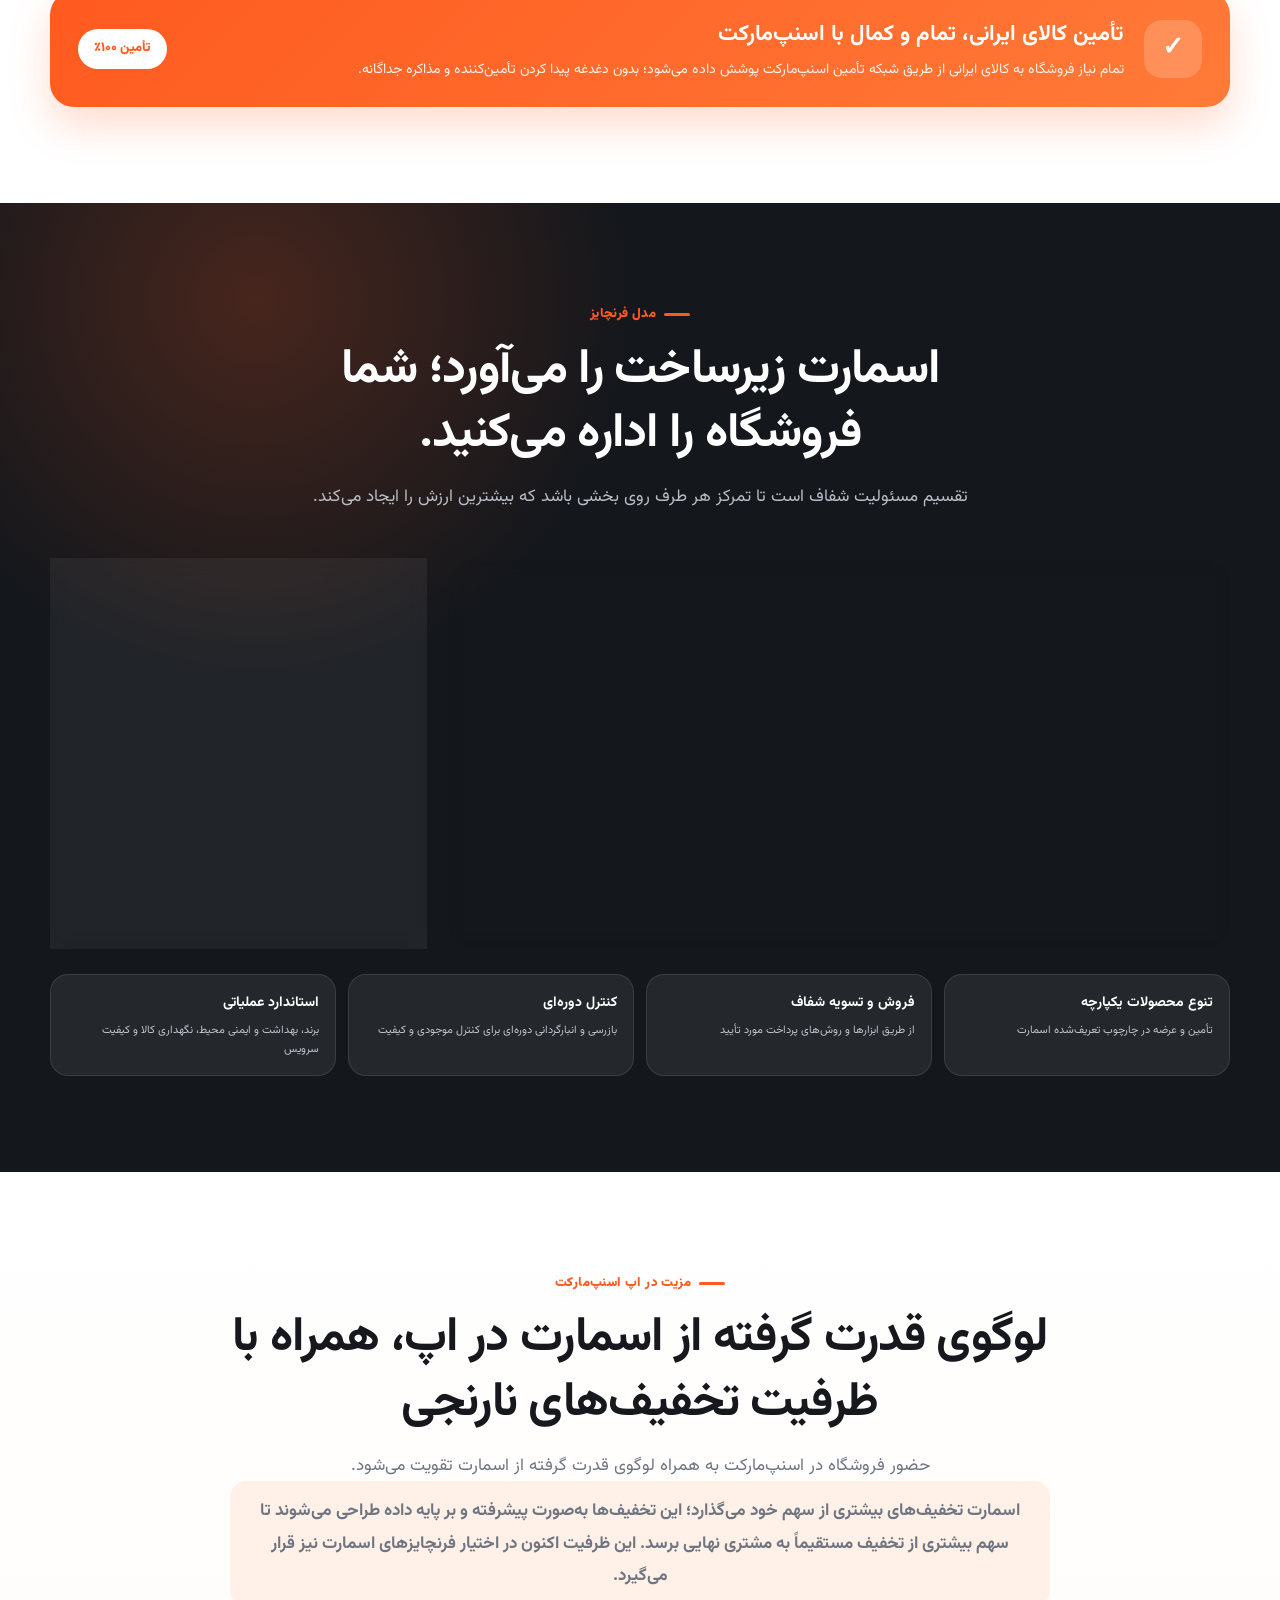
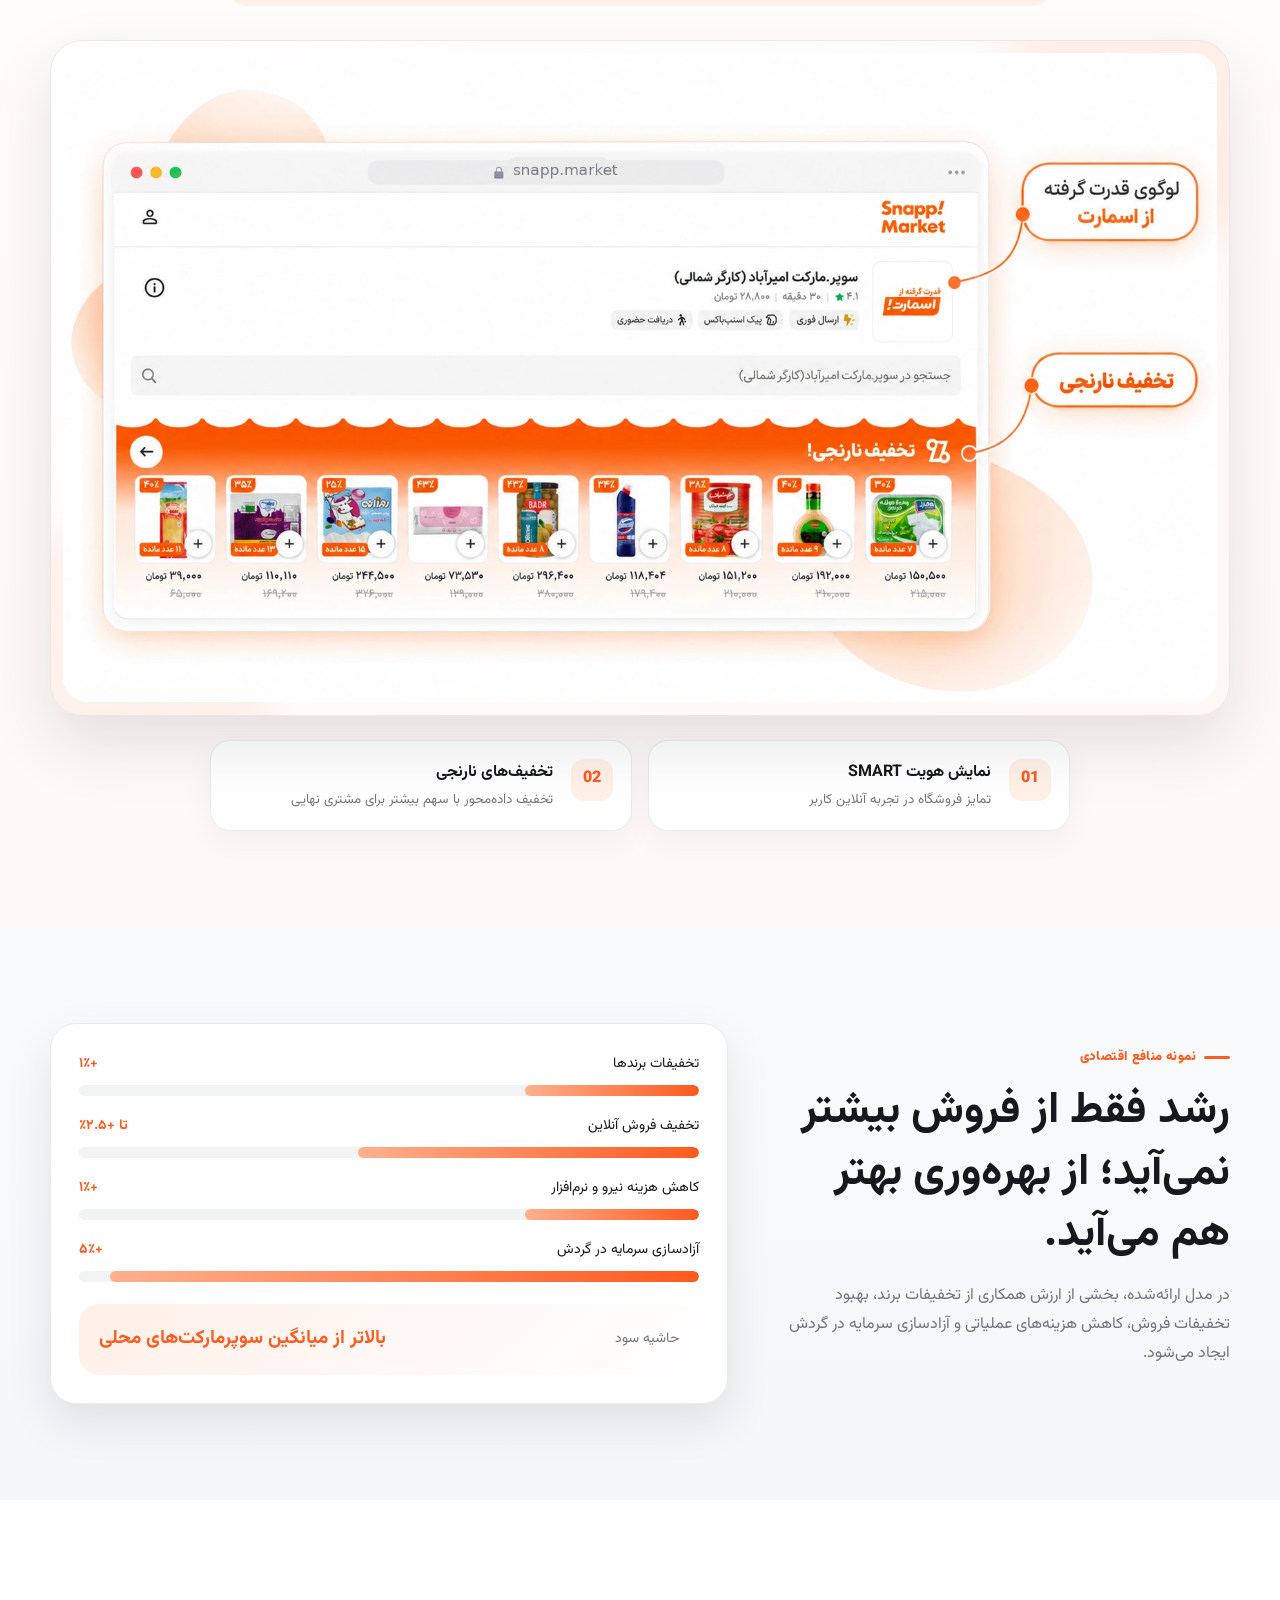
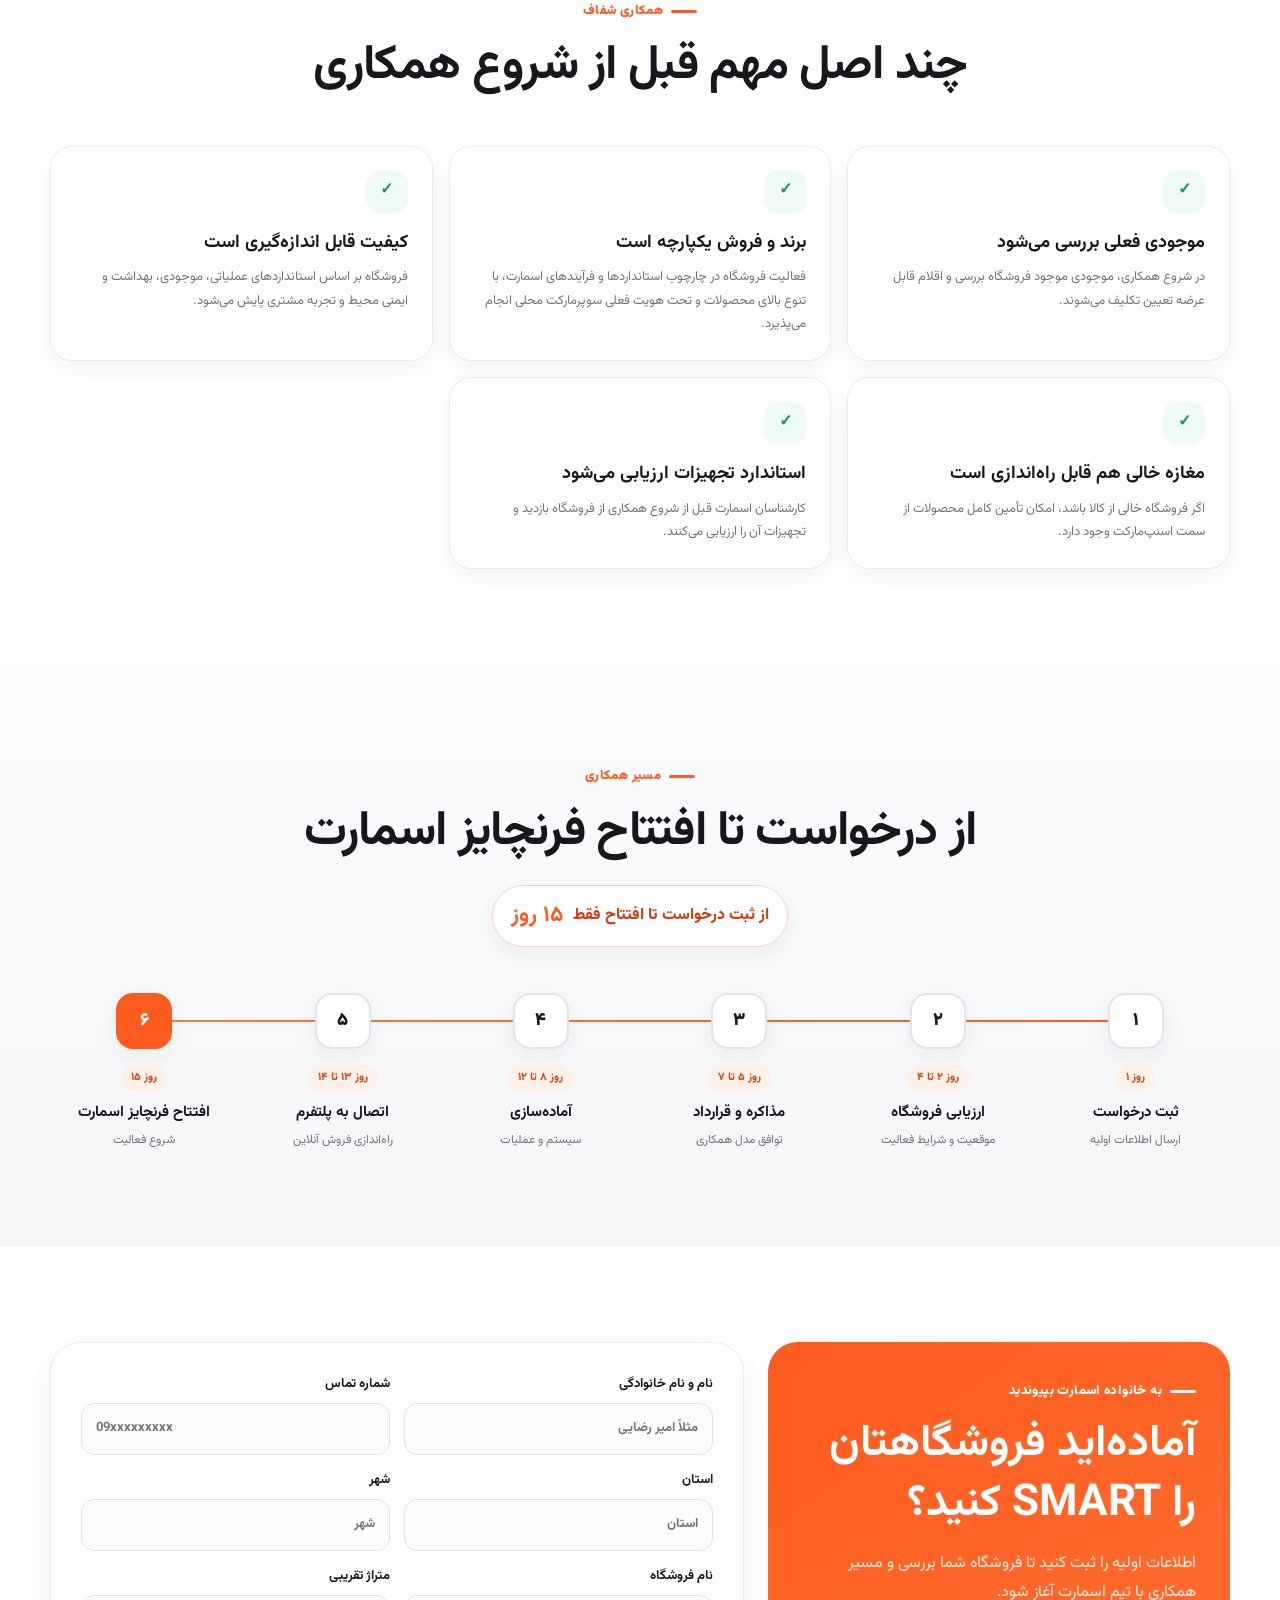
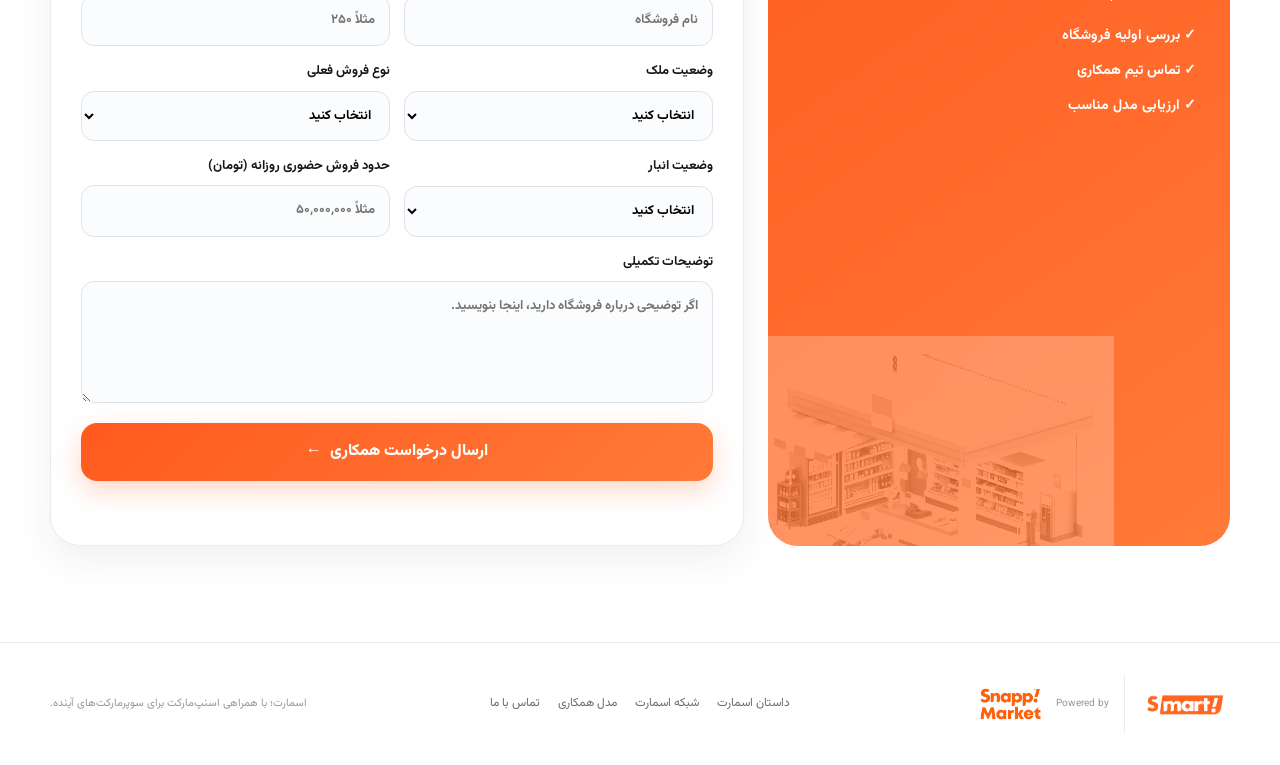
==== commit 39e2066e: "Add files via upload" ====
--- a/index.html
+++ b/index.html
@@ -23,6 +23,8 @@
     .p-rasht{left:32.6%;top:23.6%}.p-sari{left:52%;top:27.6%}.p-qazvin{left:34.6%;top:30.4%}
     .map-pulse.soon:before{content:attr(data-name);position:absolute;bottom:17px;left:50%;transform:translateX(-50%);white-space:nowrap;background:#fff;border:1px dashed var(--orange);color:#d94913;border-radius:8px;padding:1px 7px;font-size:10px;font-weight:800;font-style:normal}
     .map-pulse.p-qazvin:before{bottom:auto;top:17px}
+    .p-qom{left:39%;top:37.5%}
+    .map-pulse.p-qom:before{bottom:auto;top:50%;left:20px;transform:translateY(-50%)}
     .map-legend{position:absolute;z-index:3;bottom:16px;right:16px;display:flex;gap:12px;background:rgba(255,255,255,.92);border:1px solid var(--line);border-radius:12px;padding:7px 12px;font-size:12px;font-weight:700}
     .map-legend i{display:inline-block;width:10px;height:10px;border-radius:50%;background:var(--orange);margin-left:5px;vertical-align:middle}
     .map-legend i.soon{background:#fff;border:2px dashed var(--orange)}
@@ -151,10 +153,10 @@
         <div class="network-copy reveal">
           <div class="eyebrow">شبکه فعلی اسمارت</div>
           <h2>از یک زیرساخت متمرکز، به شبکه‌ای در کلان‌شهرها</h2>
-          <p>اسمارت در تهران، کرج، مشهد، اصفهان و شیراز حضور دارد و این شبکه روی زیرساخت تأمین و عملیات مشترک توسعه پیدا کرده است. به‌زودی رشت، ساری و قزوین نیز به شبکه اسمارت می‌پیوندند.</p>
+          <p>اسمارت در تهران، کرج، مشهد، اصفهان و شیراز حضور دارد و این شبکه روی زیرساخت تأمین و عملیات مشترک توسعه پیدا کرده است. به‌زودی رشت، ساری، قزوین و قم نیز به شبکه اسمارت می‌پیوندند.</p>
           <div class="city-groups">
             <div class="city-list"><span class="city-label">شهرهای فعال:</span><span>تهران</span><span>کرج</span><span>مشهد</span><span>اصفهان</span><span>شیراز</span></div>
-            <div class="city-list"><span class="city-label">به‌زودی:</span><span class="soon">رشت</span><span class="soon">ساری</span><span class="soon">قزوین</span></div>
+            <div class="city-list"><span class="city-label">به‌زودی:</span><span class="soon">رشت</span><span class="soon">ساری</span><span class="soon">قزوین</span><span class="soon">قم</span></div>
           </div>
           <div class="footprint-kpis">
             <div><strong>+۱۰,۰۰۰</strong><span>متر مربع فضای انبارش</span></div>
@@ -171,6 +173,7 @@
           <i class="map-pulse soon p-rasht" data-name="رشت" title="رشت (به‌زودی)"></i>
           <i class="map-pulse soon p-sari" data-name="ساری" title="ساری (به‌زودی)"></i>
           <i class="map-pulse soon p-qazvin" data-name="قزوین" title="قزوین (به‌زودی)"></i>
+          <i class="map-pulse soon p-qom" data-name="قم" title="قم (به‌زودی)"></i>
           <div class="map-legend"><span><i></i>فعال</span><span><i class="soon"></i>به‌زودی</span></div>
         </div>
       </div>
@@ -263,7 +266,7 @@
           <div class="eyebrow">مزیت در اپ اسنپ‌مارکت</div>
           <h2>لوگوی قدرت گرفته از اسمارت در اپ، همراه با ظرفیت تخفیف‌های نارنجی</h2>
           <p>حضور فروشگاه در اسنپ‌مارکت به همراه لوگوی قدرت گرفته از اسمارت تقویت می‌شود.</p>
-          <p class="orange-note">اسمارت در تخفیف‌های نارنجی مشارکت دارد؛ این تخفیف‌ها به‌صورت پیشرفته و بر پایه داده طراحی می‌شوند تا سهم بیشتری از تخفیف مستقیماً به مشتری نهایی برسد. این ظرفیت اکنون در اختیار فرنچایزهای اسمارت نیز قرار می‌گیرد.</p>
+          <p class="orange-note">اسمارت تخفیف‌های بیشتری از سهم خود می‌گذارد؛ این تخفیف‌ها به‌صورت پیشرفته و بر پایه داده طراحی می‌شوند تا سهم بیشتری از تخفیف مستقیماً به مشتری نهایی برسد. این ظرفیت اکنون در اختیار فرنچایزهای اسمارت نیز قرار می‌گیرد.</p>
         </div>
 
         <div class="app-showcase-card reveal delay-1">
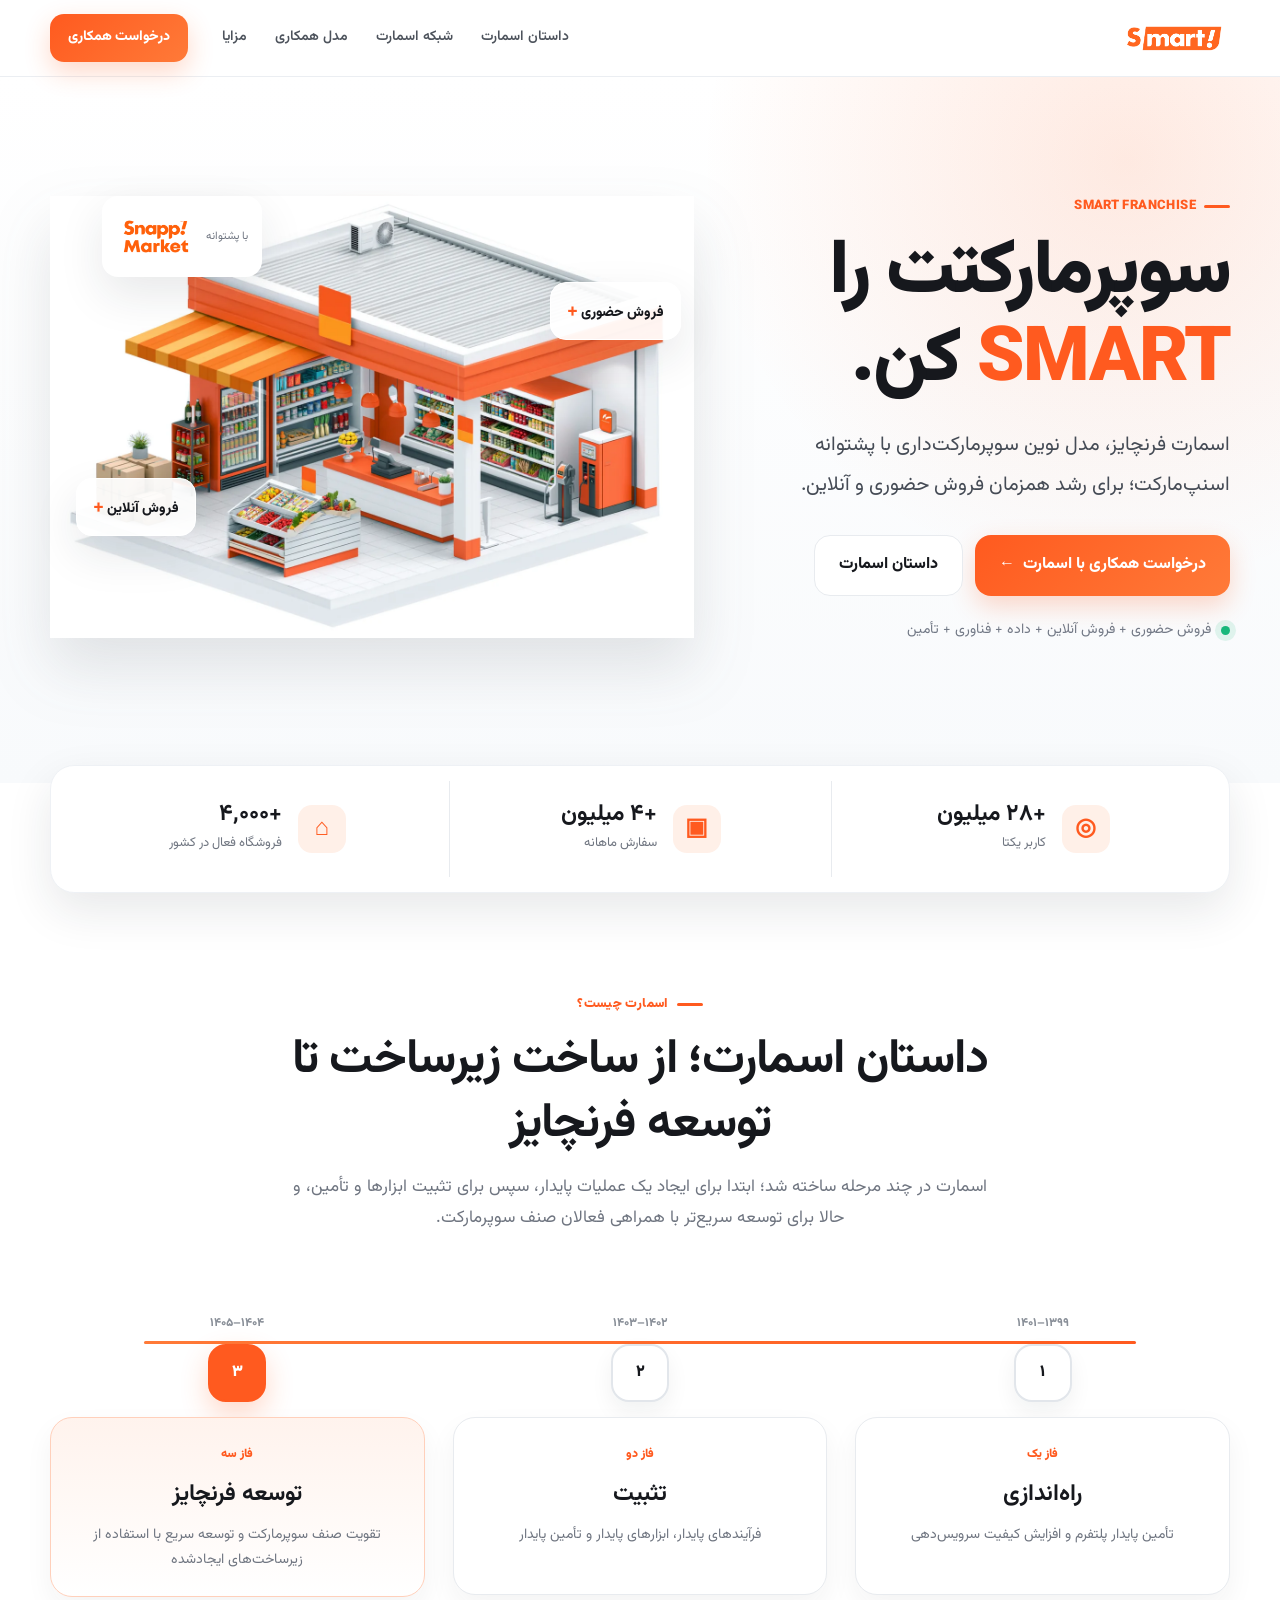
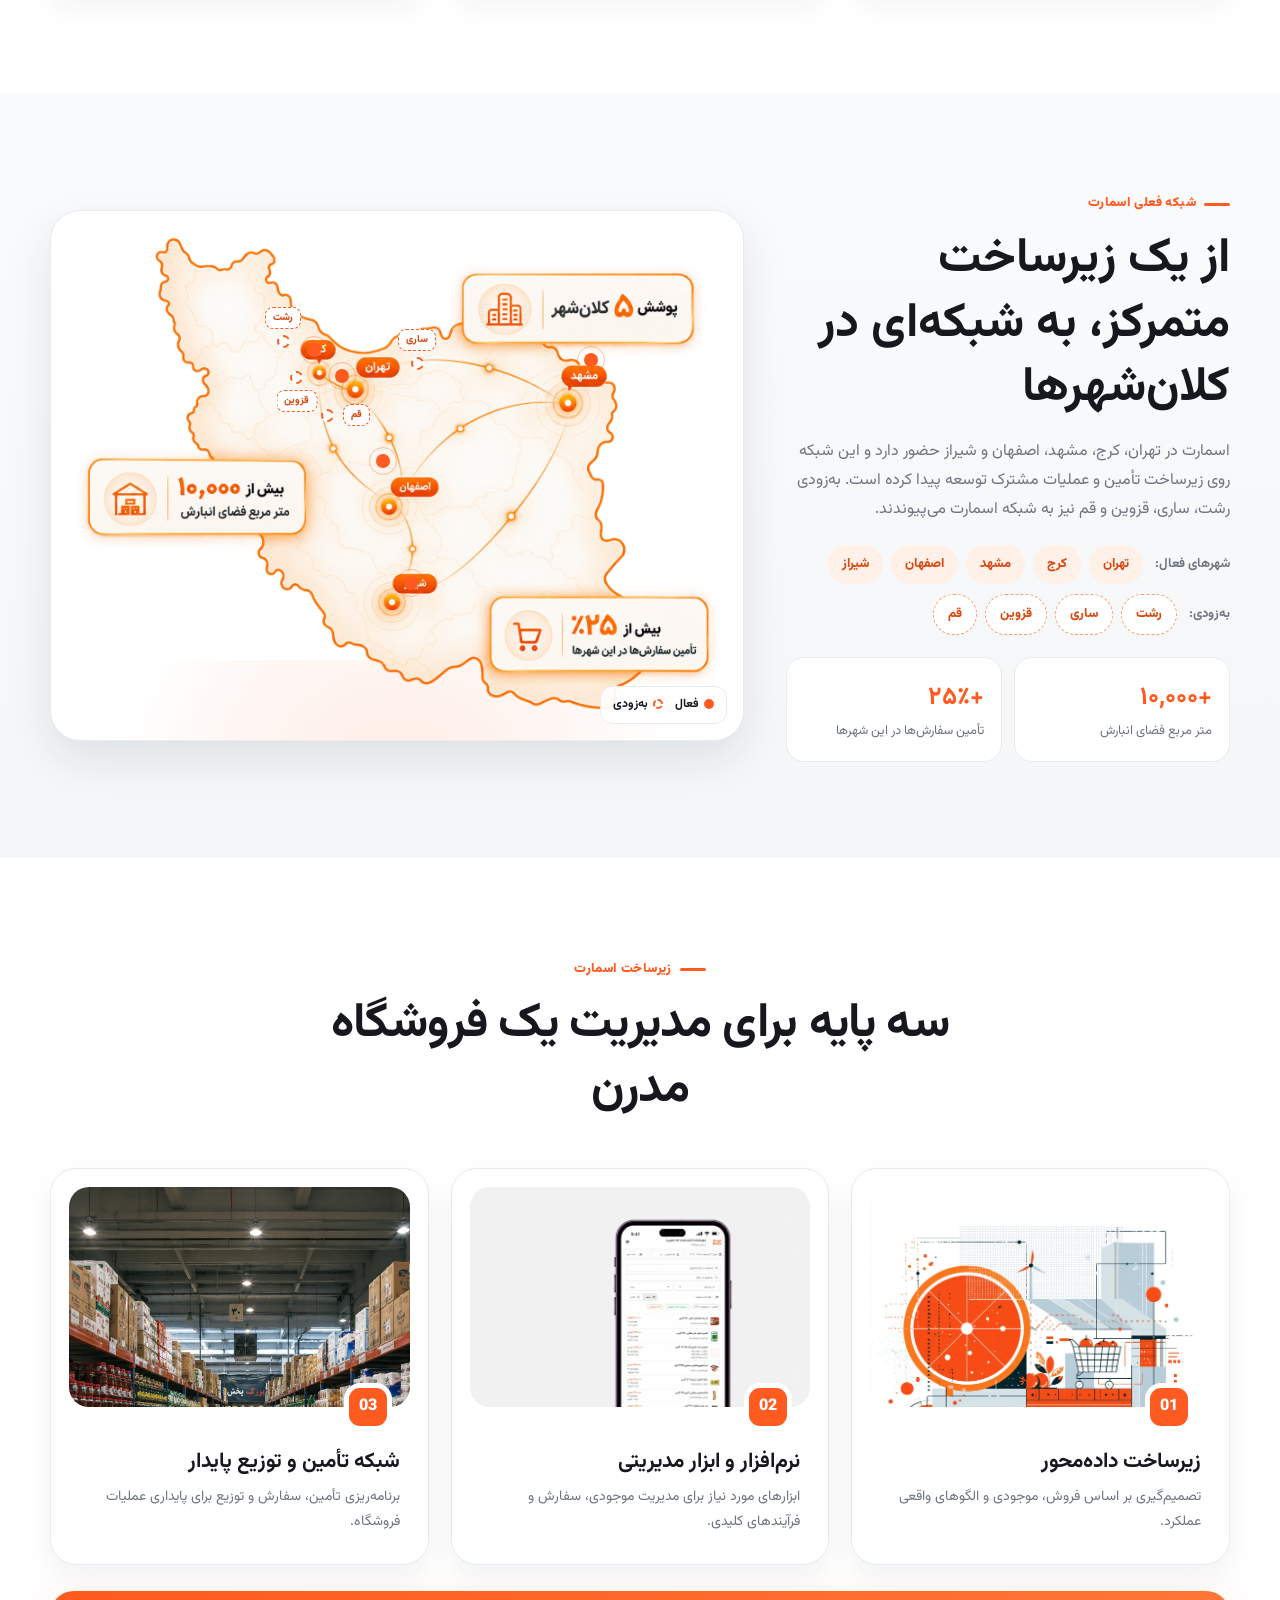
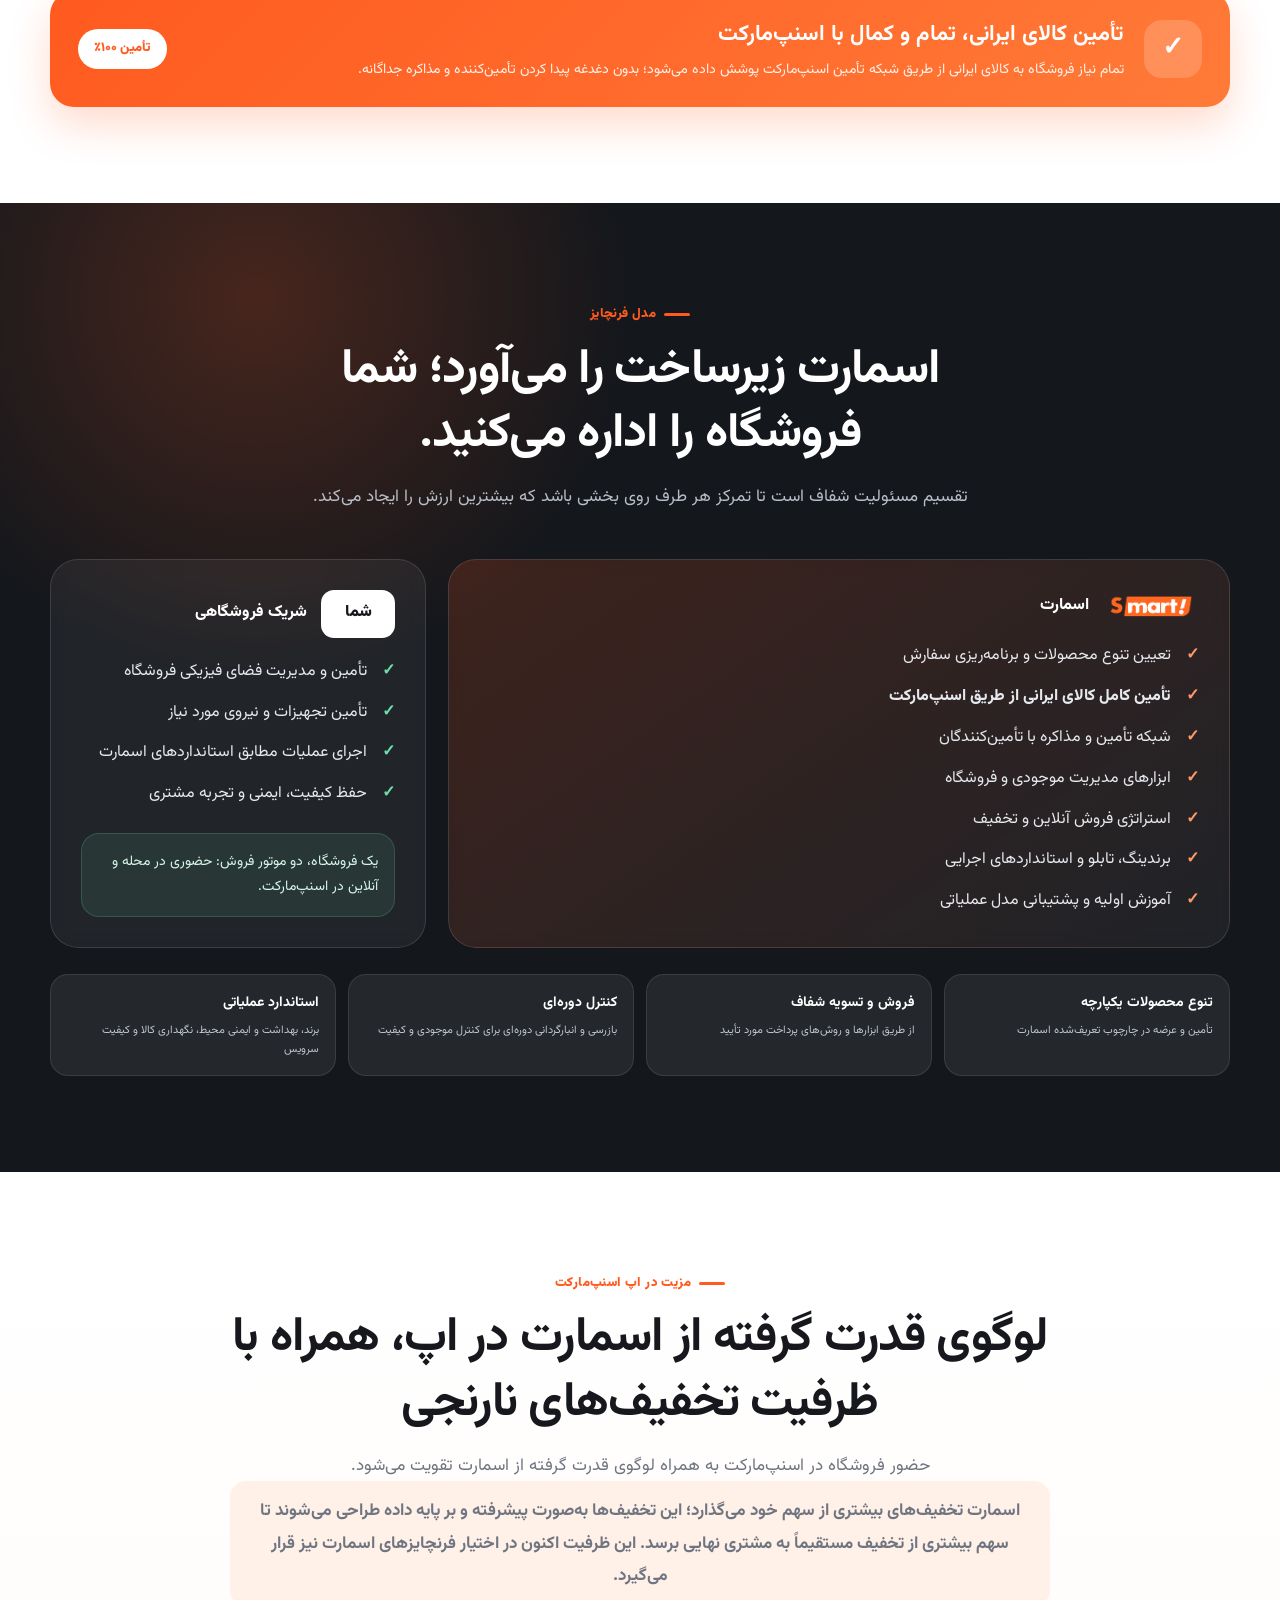
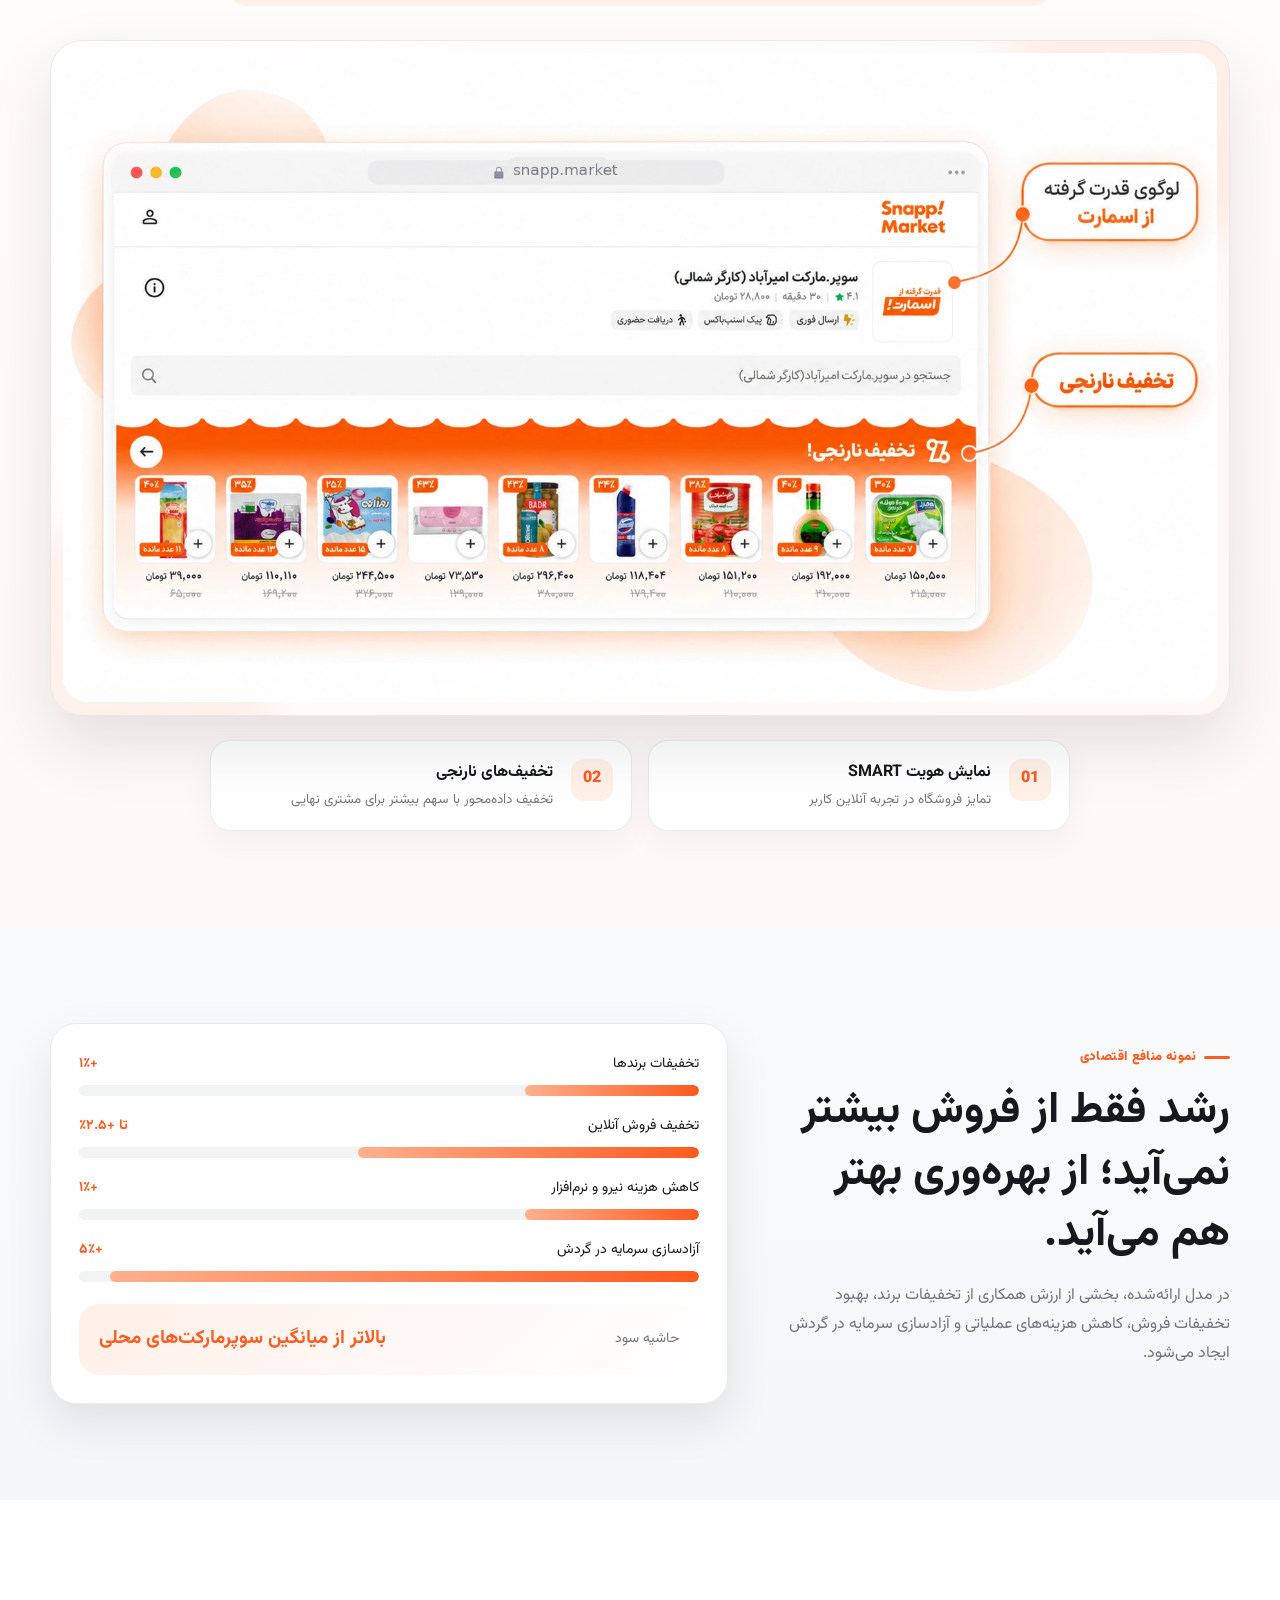
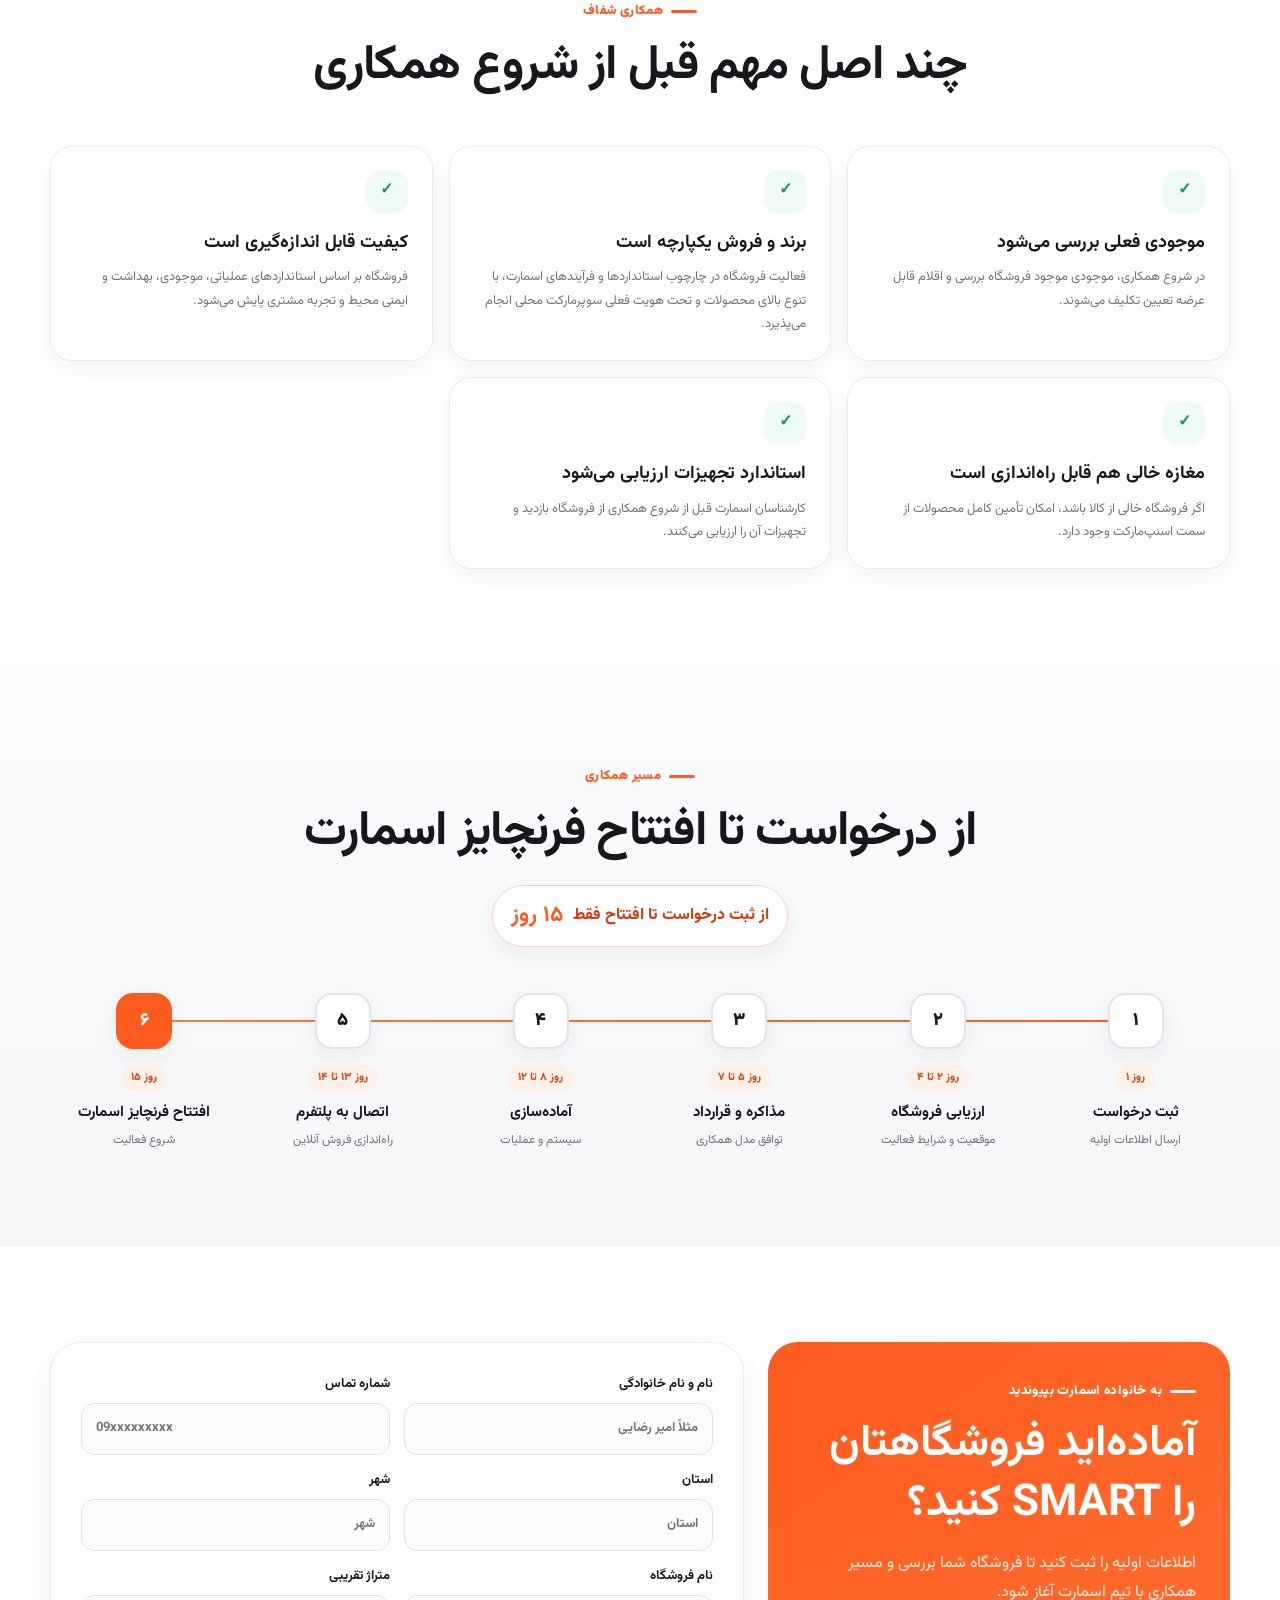
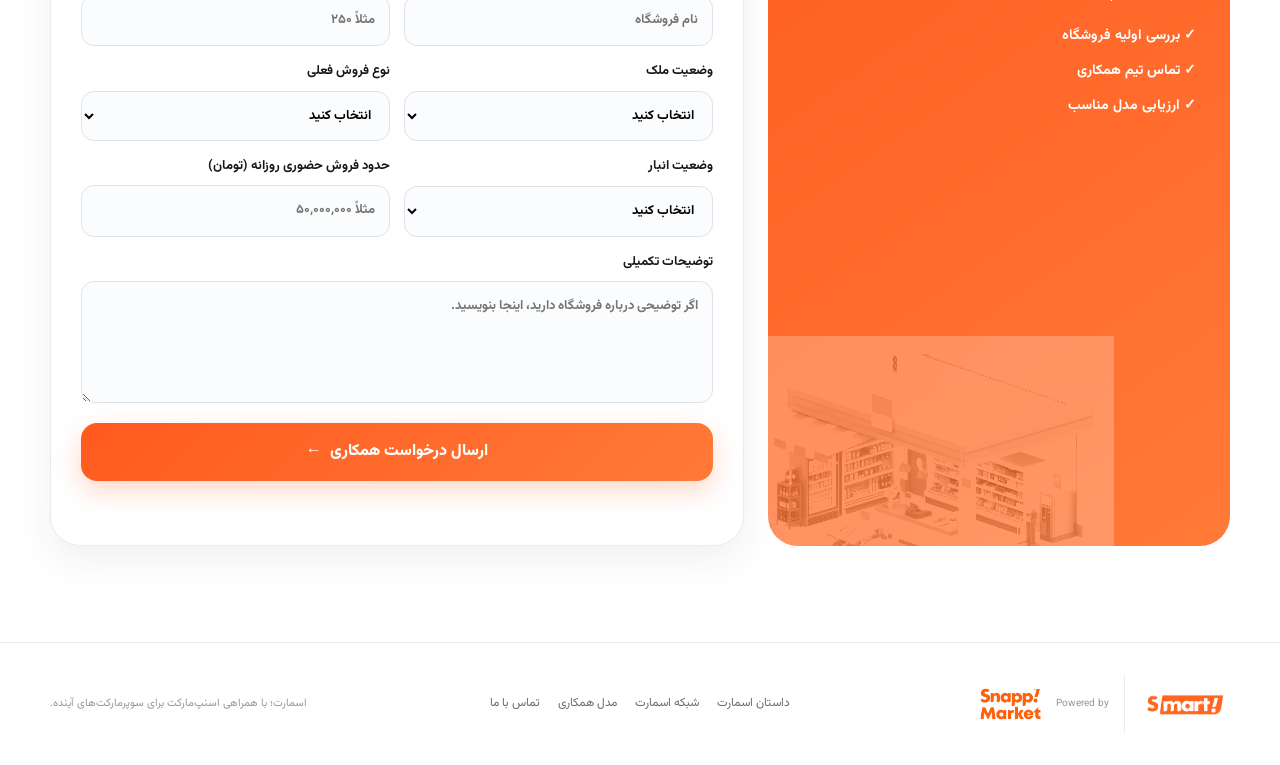
==== commit 4246b1e2: "Persian stat numbers (میلیون instead of M)" ====
--- a/index.html
+++ b/index.html
@@ -99,8 +99,8 @@
     <!-- SNAPP MARKET SCALE -->
     <section class="stats-strip" aria-label="آمار اسنپ‌مارکت">
       <div class="container stats-grid">
-        <div class="stat-card reveal"><div class="stat-icon">◎</div><div><strong data-count="28000000" data-format="compact">+۲۸M</strong><span>کاربر یکتا</span></div></div>
-        <div class="stat-card reveal delay-1"><div class="stat-icon">▣</div><div><strong data-count="4000000" data-format="compact">+۴M</strong><span>سفارش ماهانه</span></div></div>
+        <div class="stat-card reveal"><div class="stat-icon">◎</div><div><strong data-count="28000000" data-format="compact">+۲۸ میلیون</strong><span>کاربر یکتا</span></div></div>
+        <div class="stat-card reveal delay-1"><div class="stat-icon">▣</div><div><strong data-count="4000000" data-format="compact">+۴ میلیون</strong><span>سفارش ماهانه</span></div></div>
         <div class="stat-card reveal delay-2"><div class="stat-icon">⌂</div><div><strong data-count="4000">+۴,۰۰۰</strong><span>فروشگاه فعال در کشور</span></div></div>
       </div>
     </section>
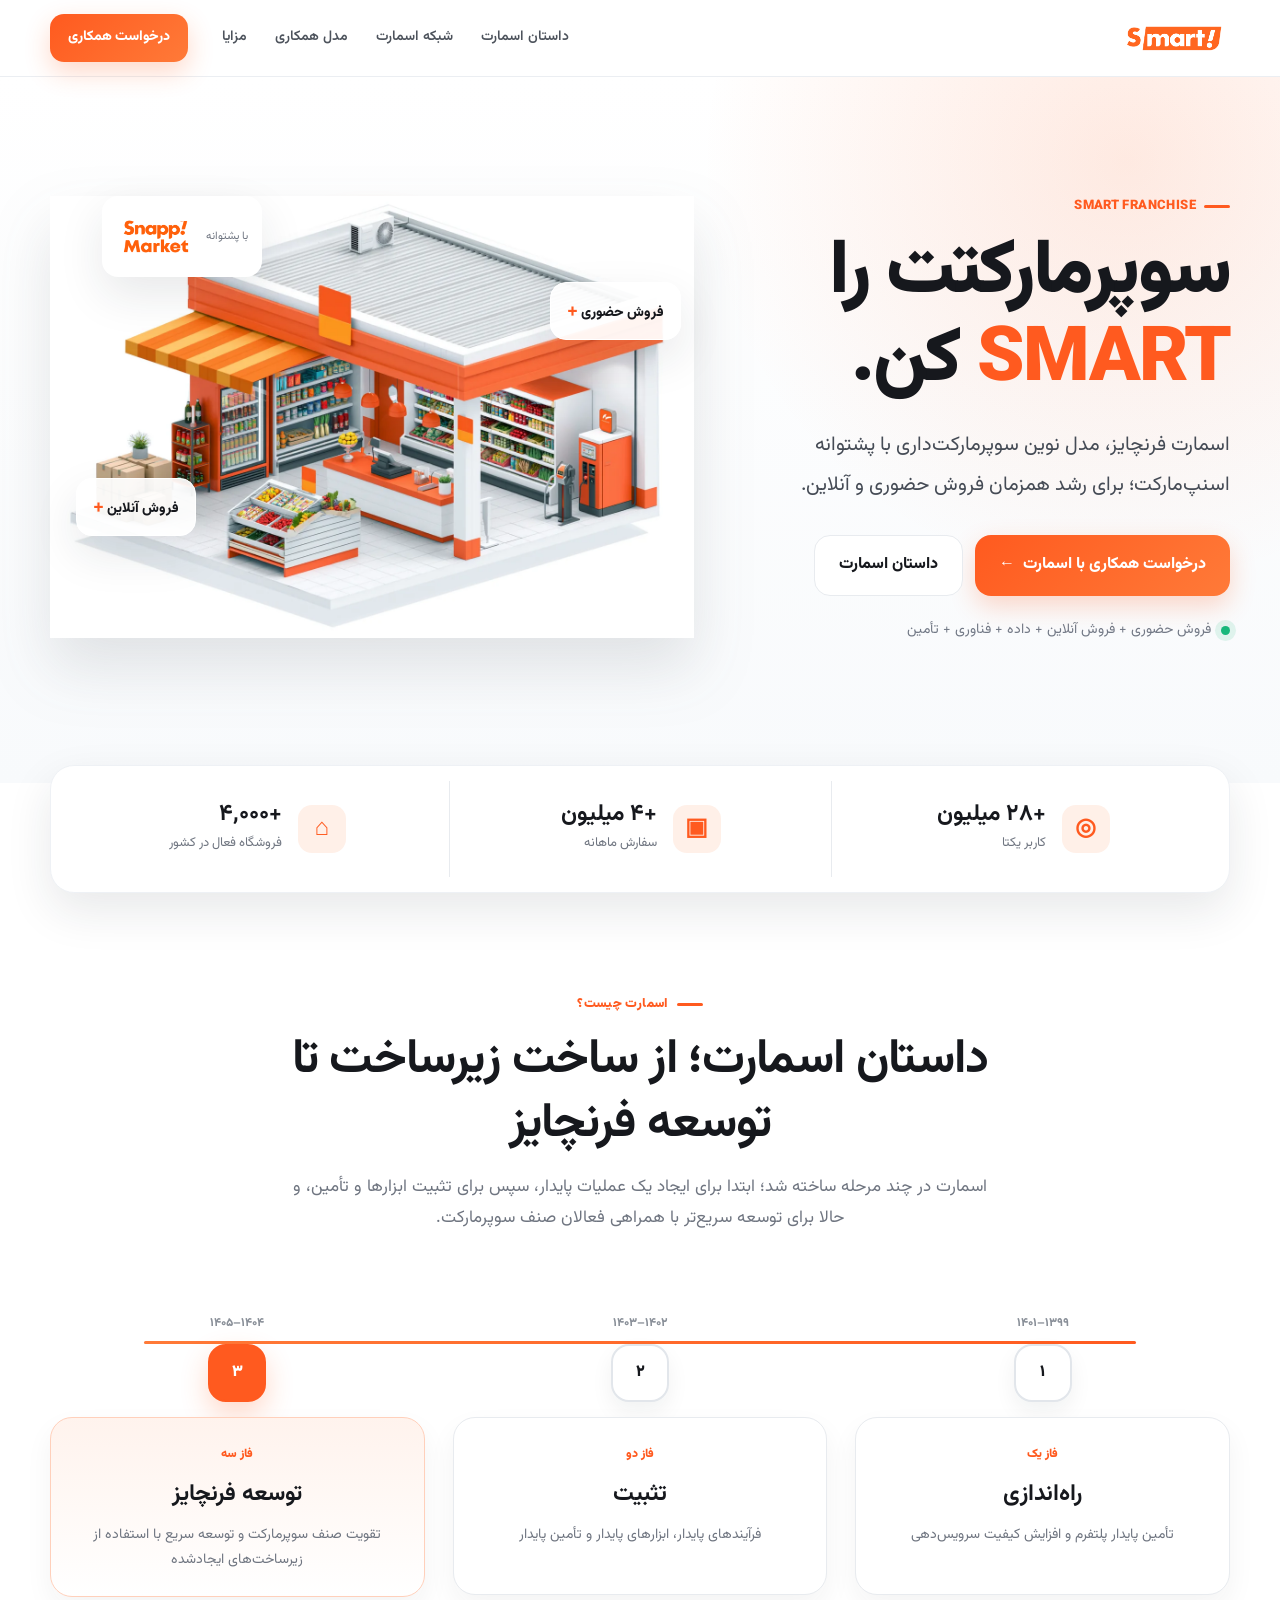
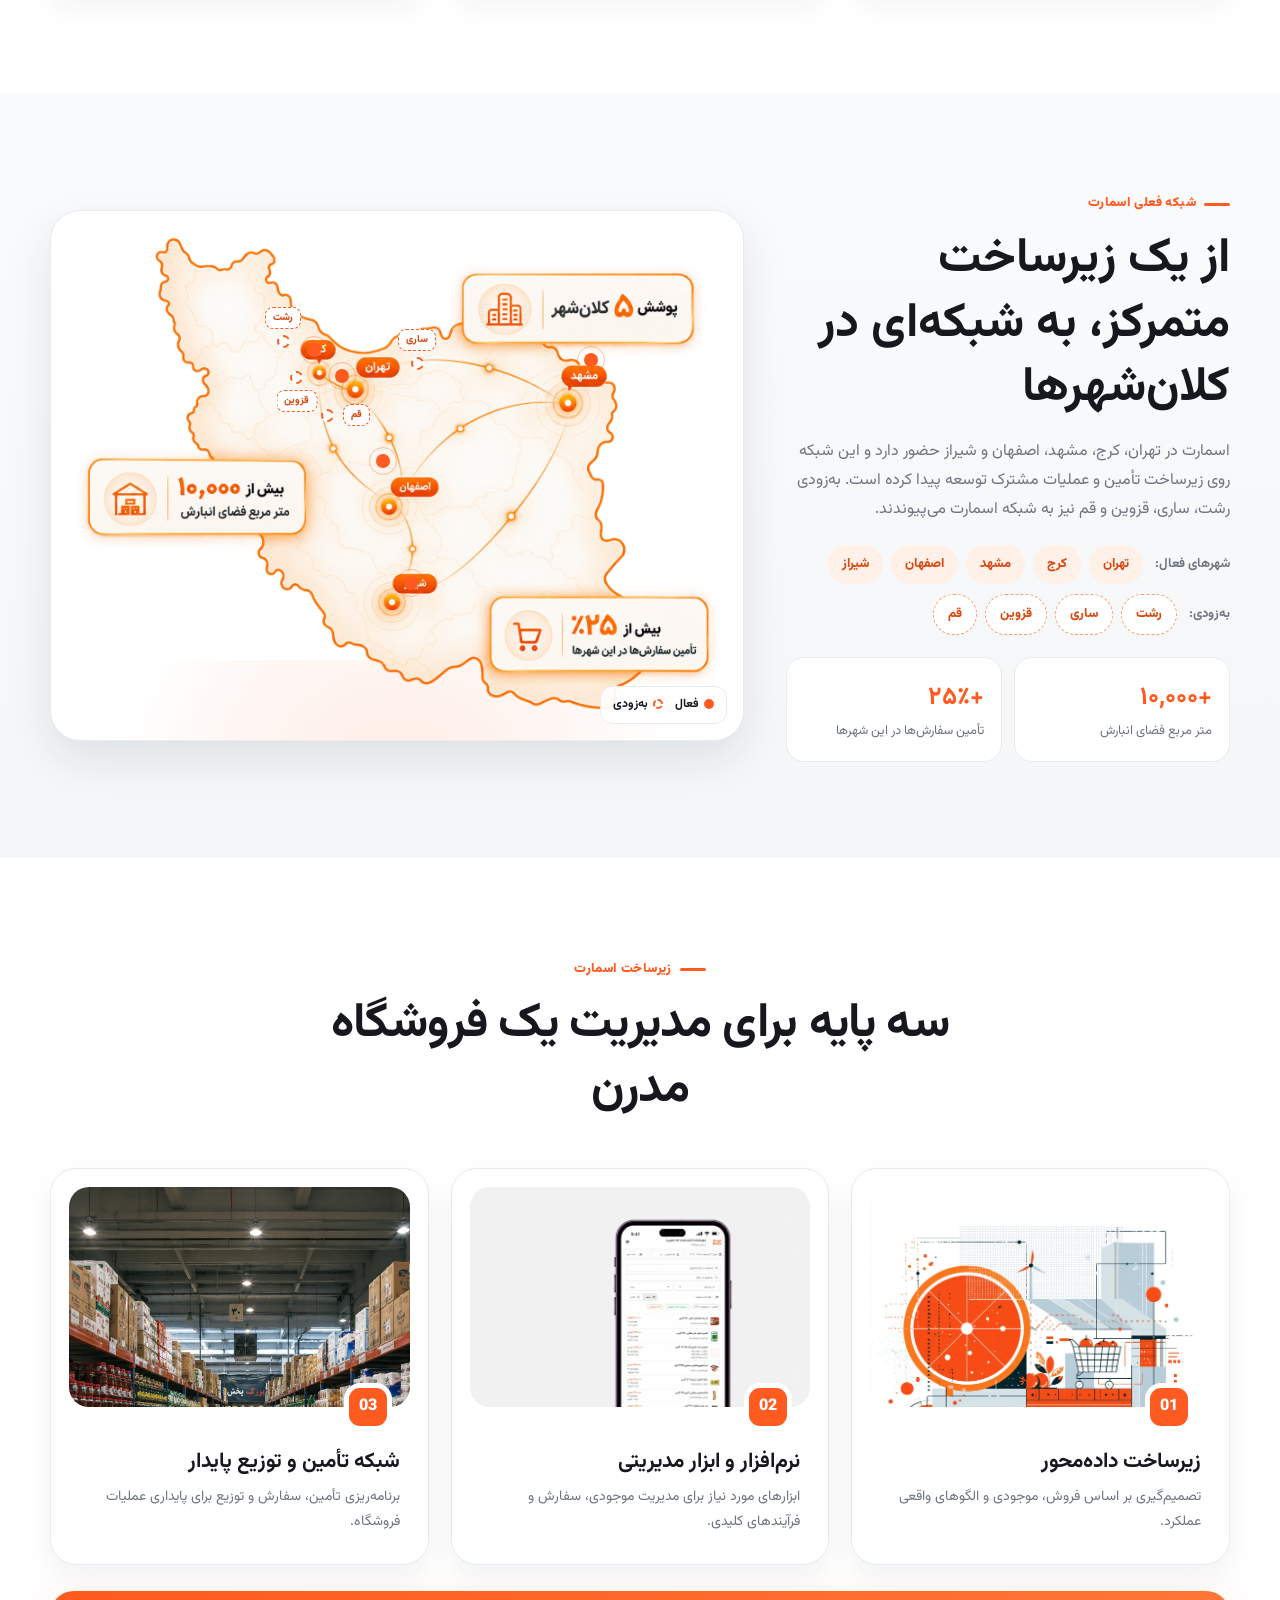
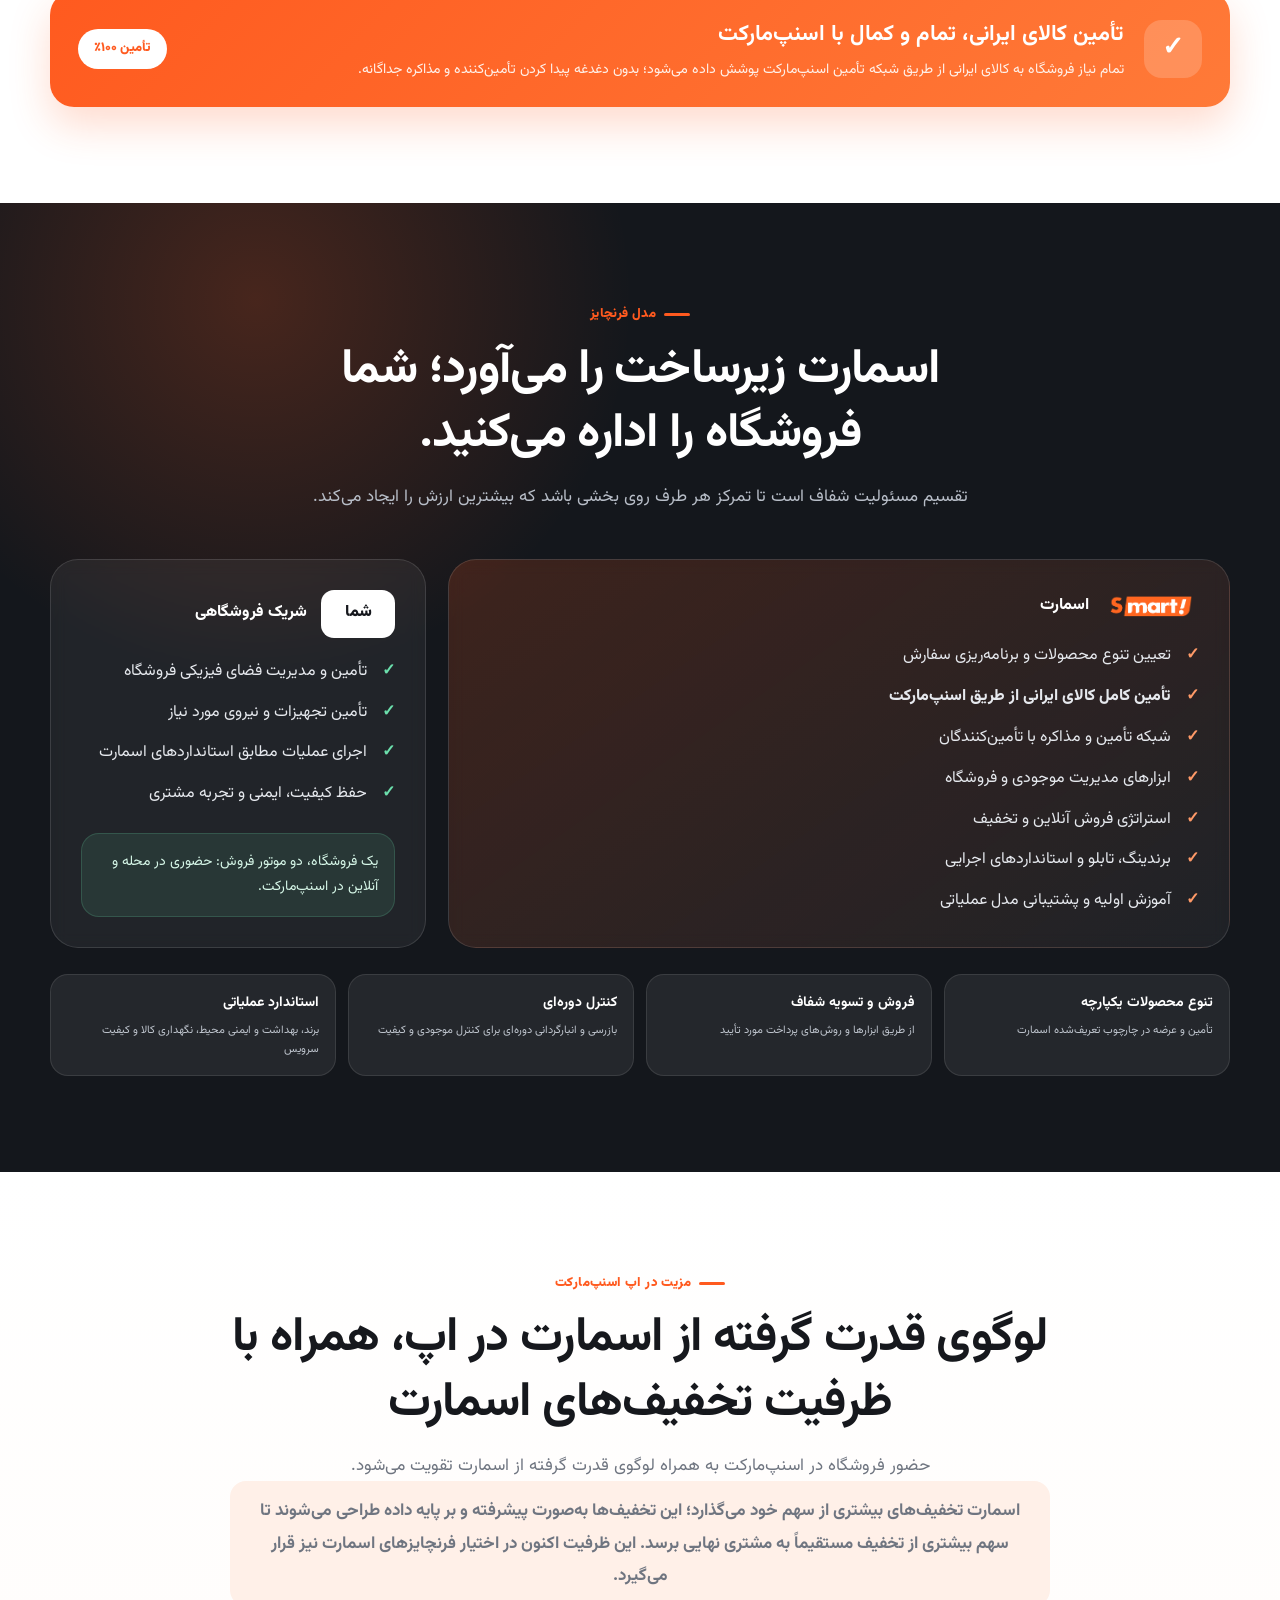
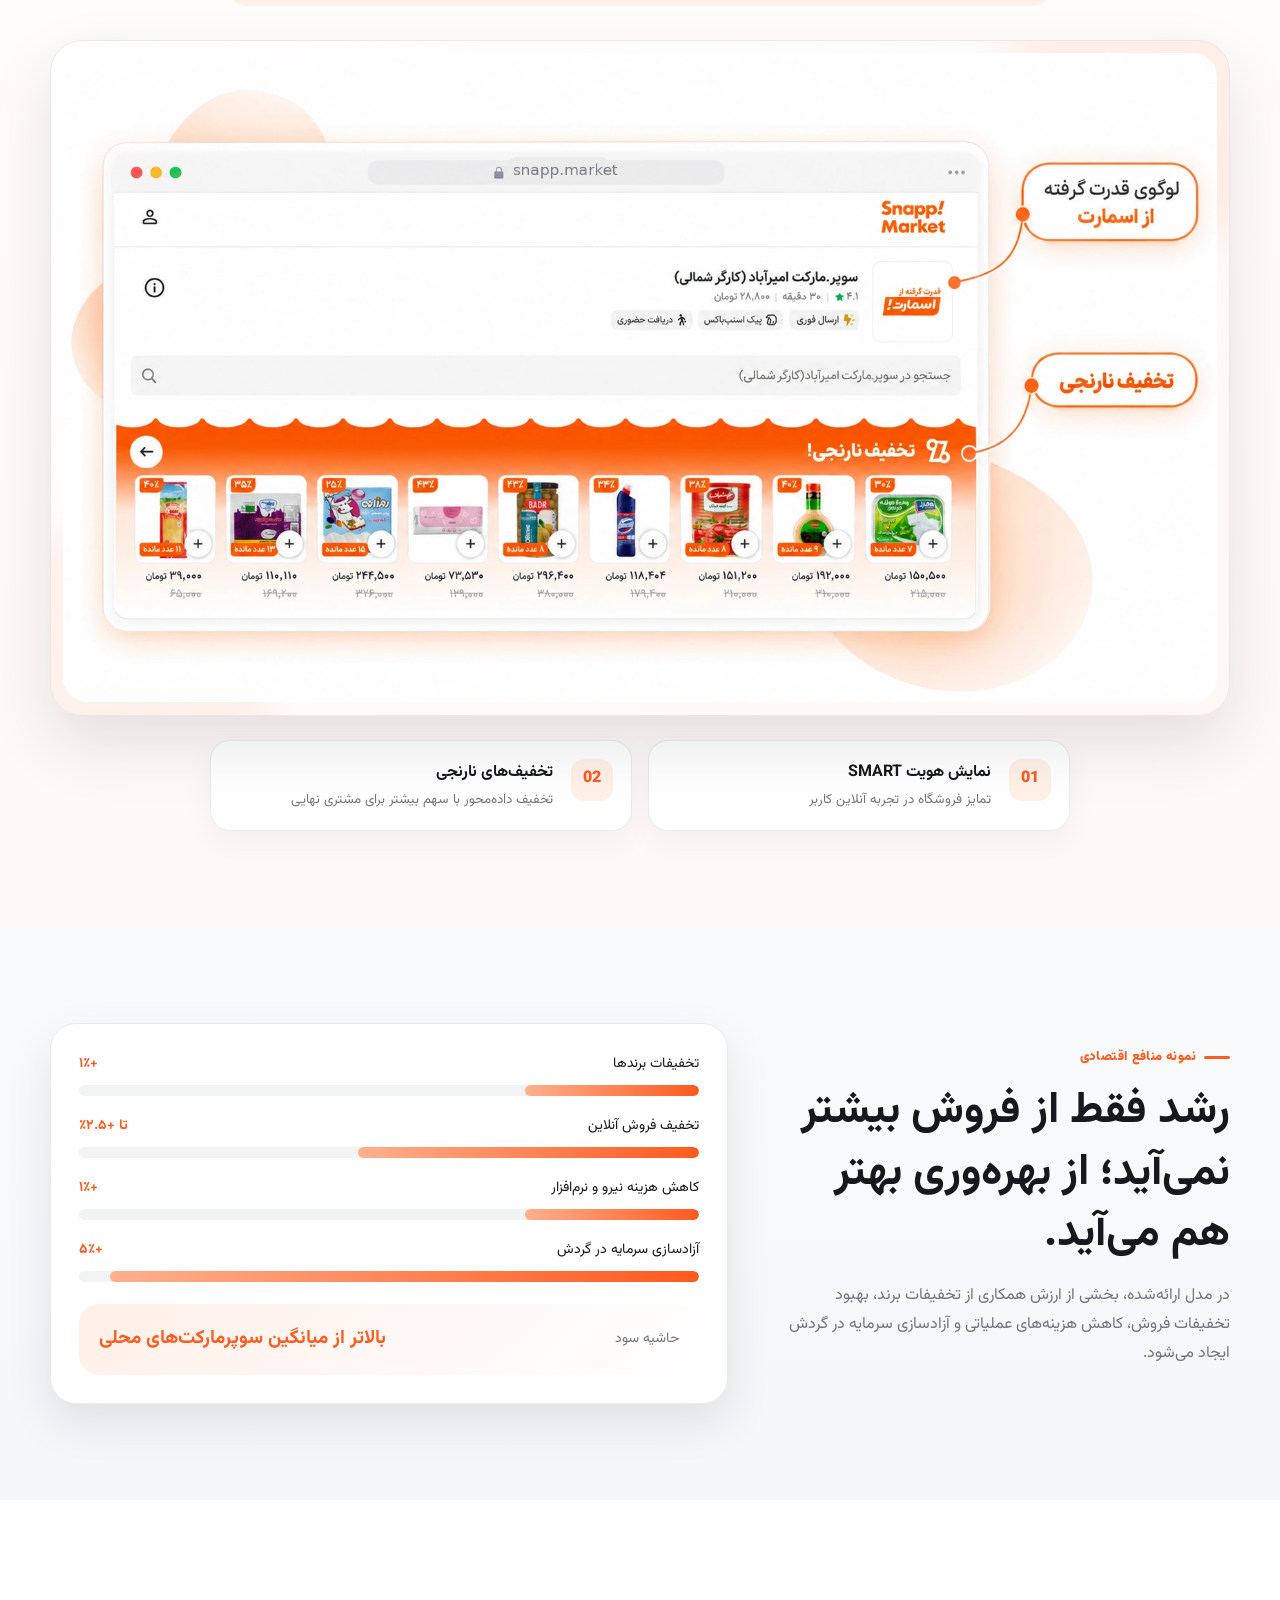
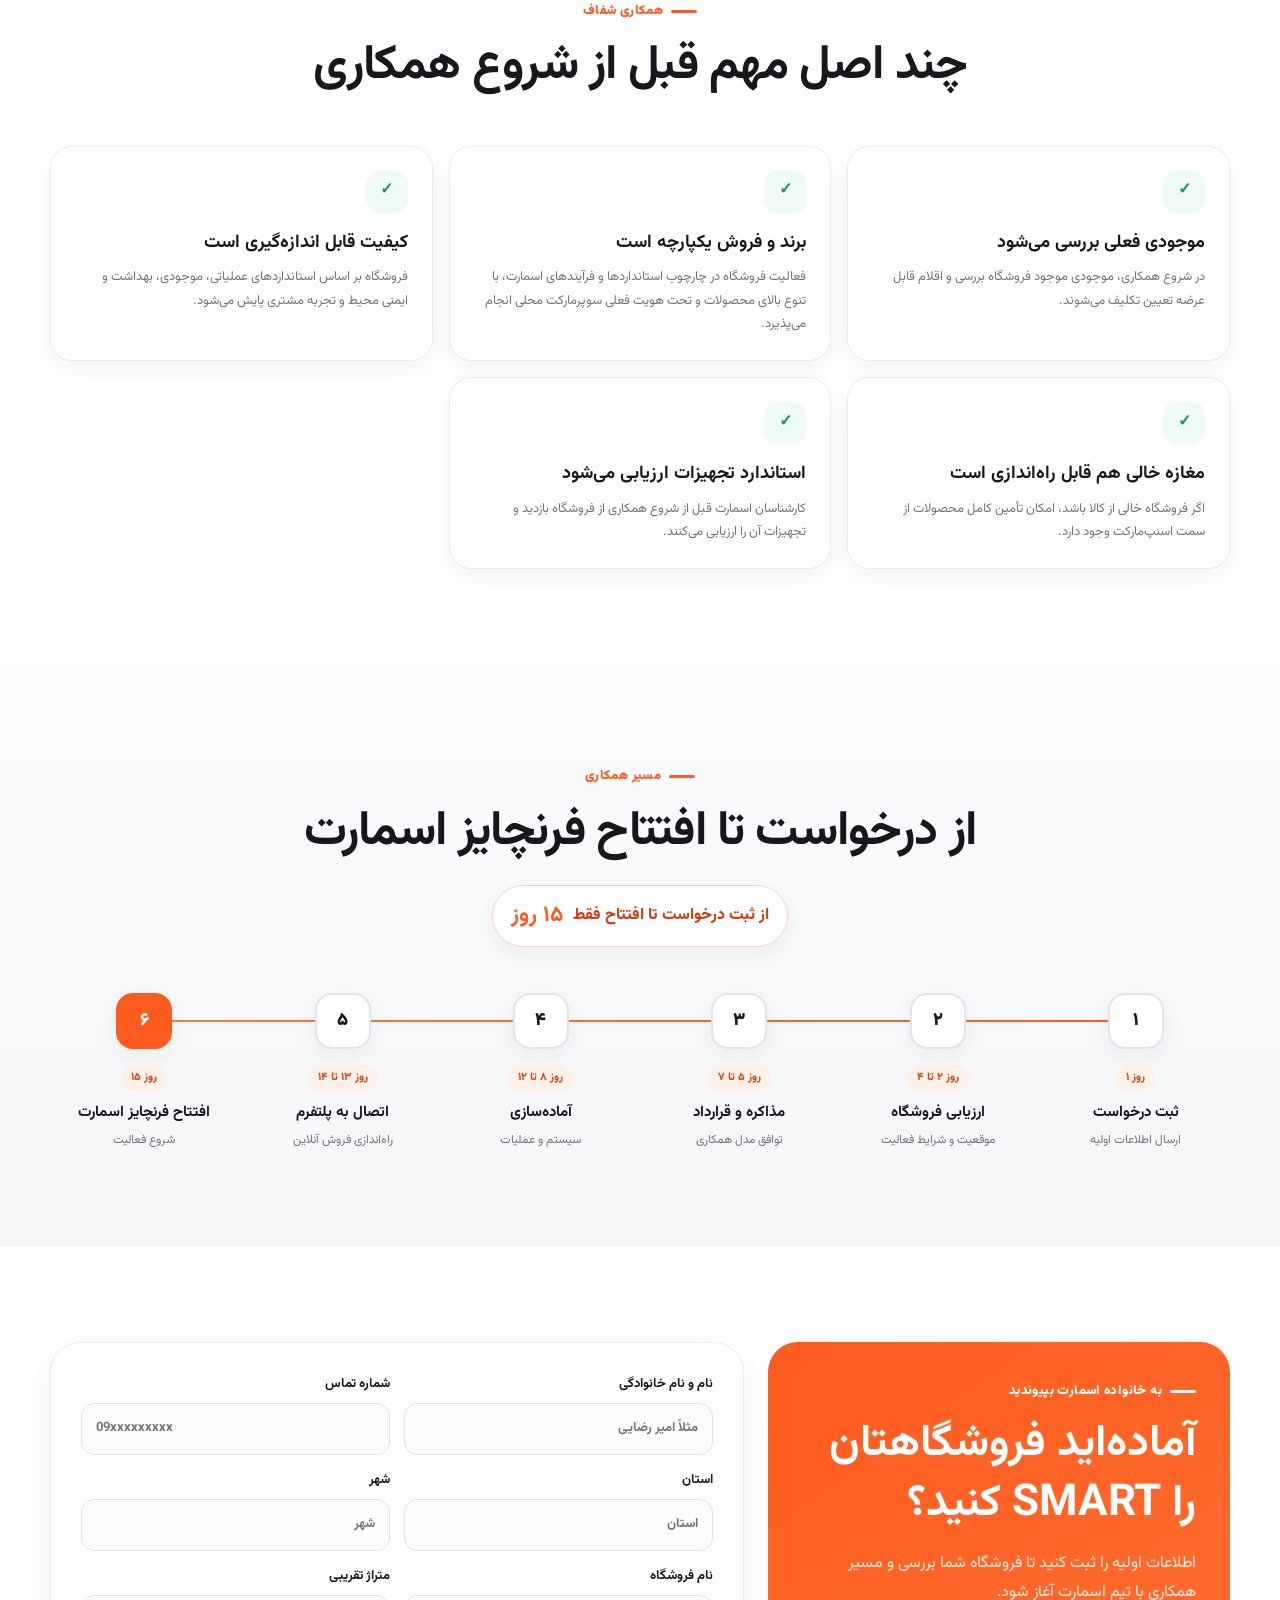
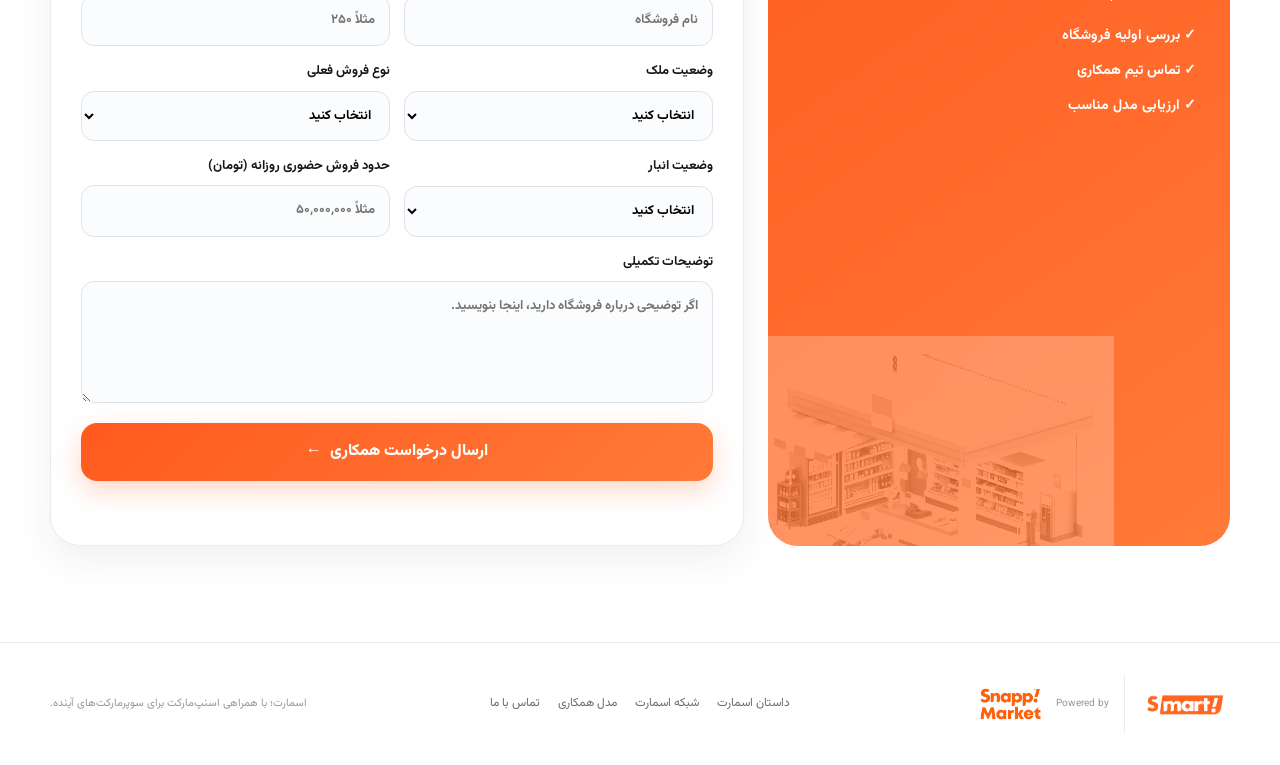
==== commit 6dd2e98e: "Heading: تخفیف‌های اسمارت instead of تخفیف‌های نارنجی" ====
--- a/index.html
+++ b/index.html
@@ -264,7 +264,7 @@
       <div class="container">
         <div class="section-heading centered reveal app-benefit-heading">
           <div class="eyebrow">مزیت در اپ اسنپ‌مارکت</div>
-          <h2>لوگوی قدرت گرفته از اسمارت در اپ، همراه با ظرفیت تخفیف‌های نارنجی</h2>
+          <h2>لوگوی قدرت گرفته از اسمارت در اپ، همراه با ظرفیت تخفیف‌های اسمارت</h2>
           <p>حضور فروشگاه در اسنپ‌مارکت به همراه لوگوی قدرت گرفته از اسمارت تقویت می‌شود.</p>
           <p class="orange-note">اسمارت تخفیف‌های بیشتری از سهم خود می‌گذارد؛ این تخفیف‌ها به‌صورت پیشرفته و بر پایه داده طراحی می‌شوند تا سهم بیشتری از تخفیف مستقیماً به مشتری نهایی برسد. این ظرفیت اکنون در اختیار فرنچایزهای اسمارت نیز قرار می‌گیرد.</p>
         </div>
